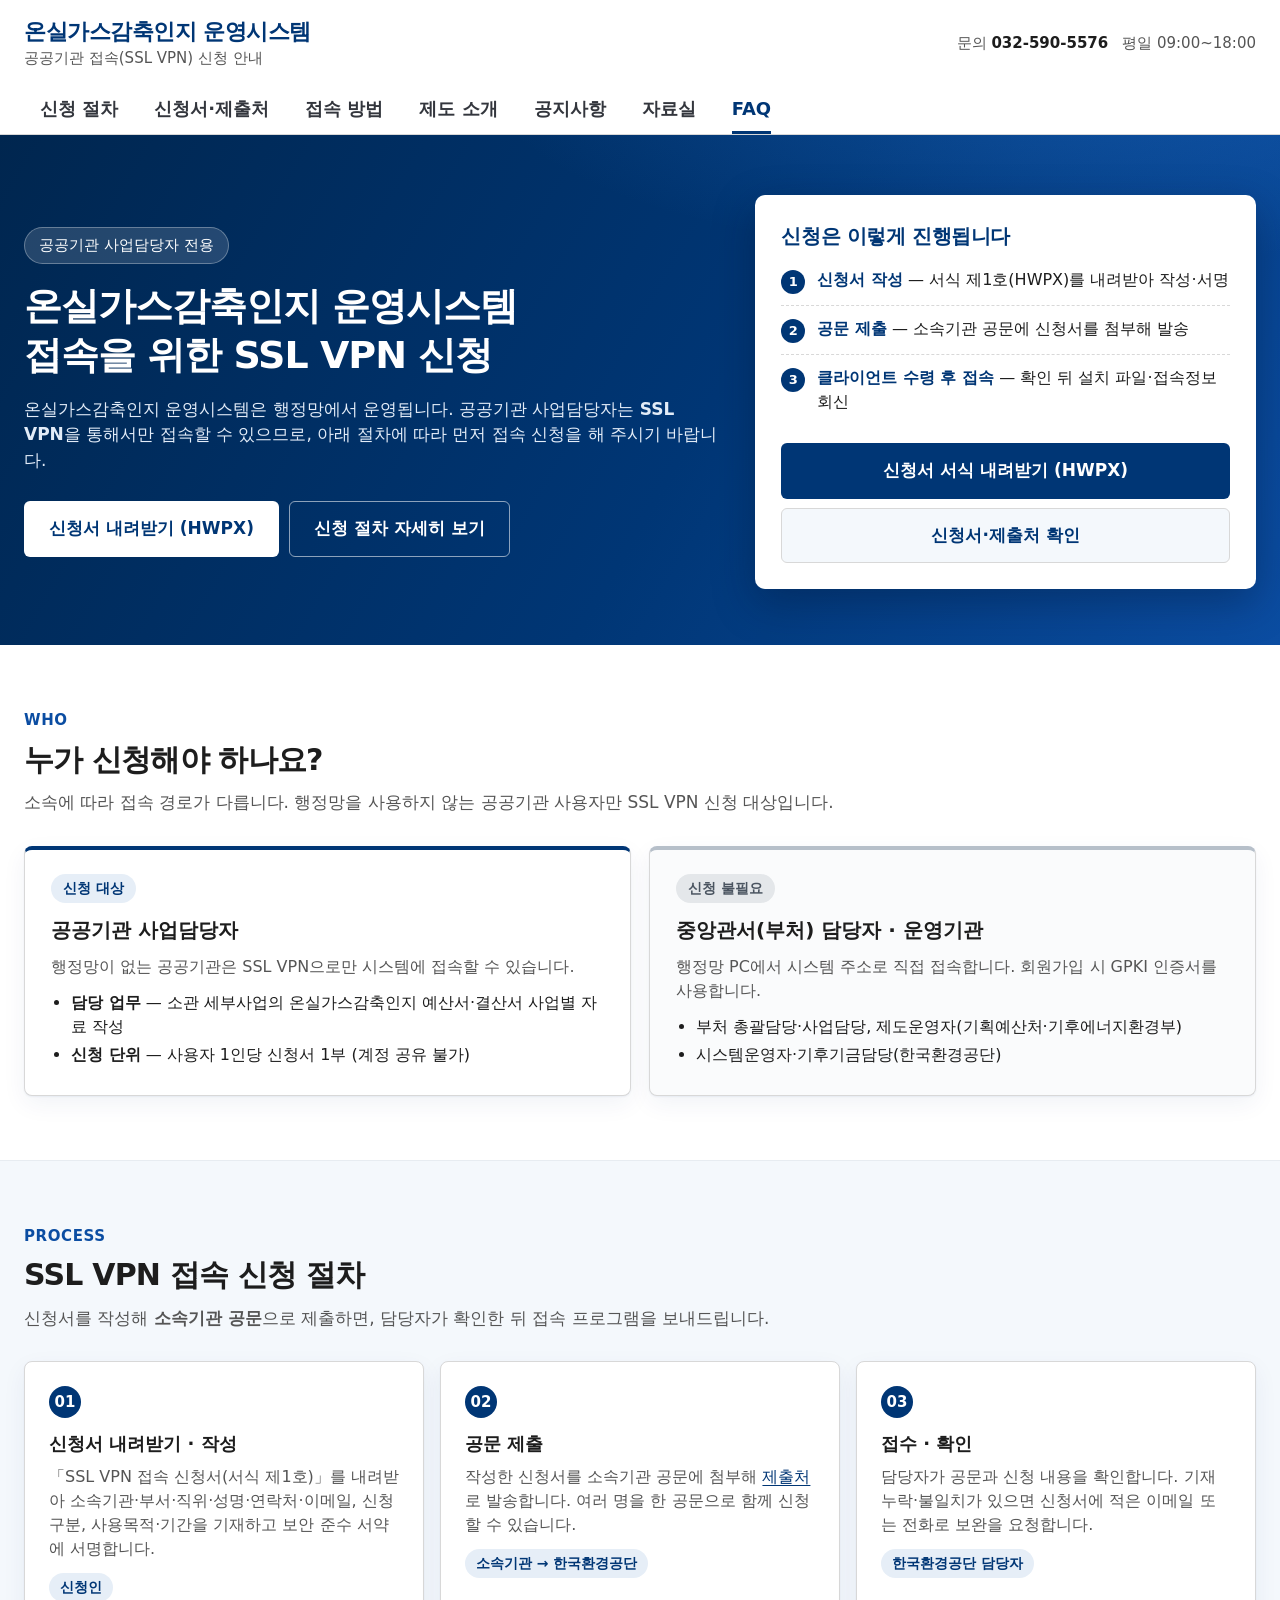
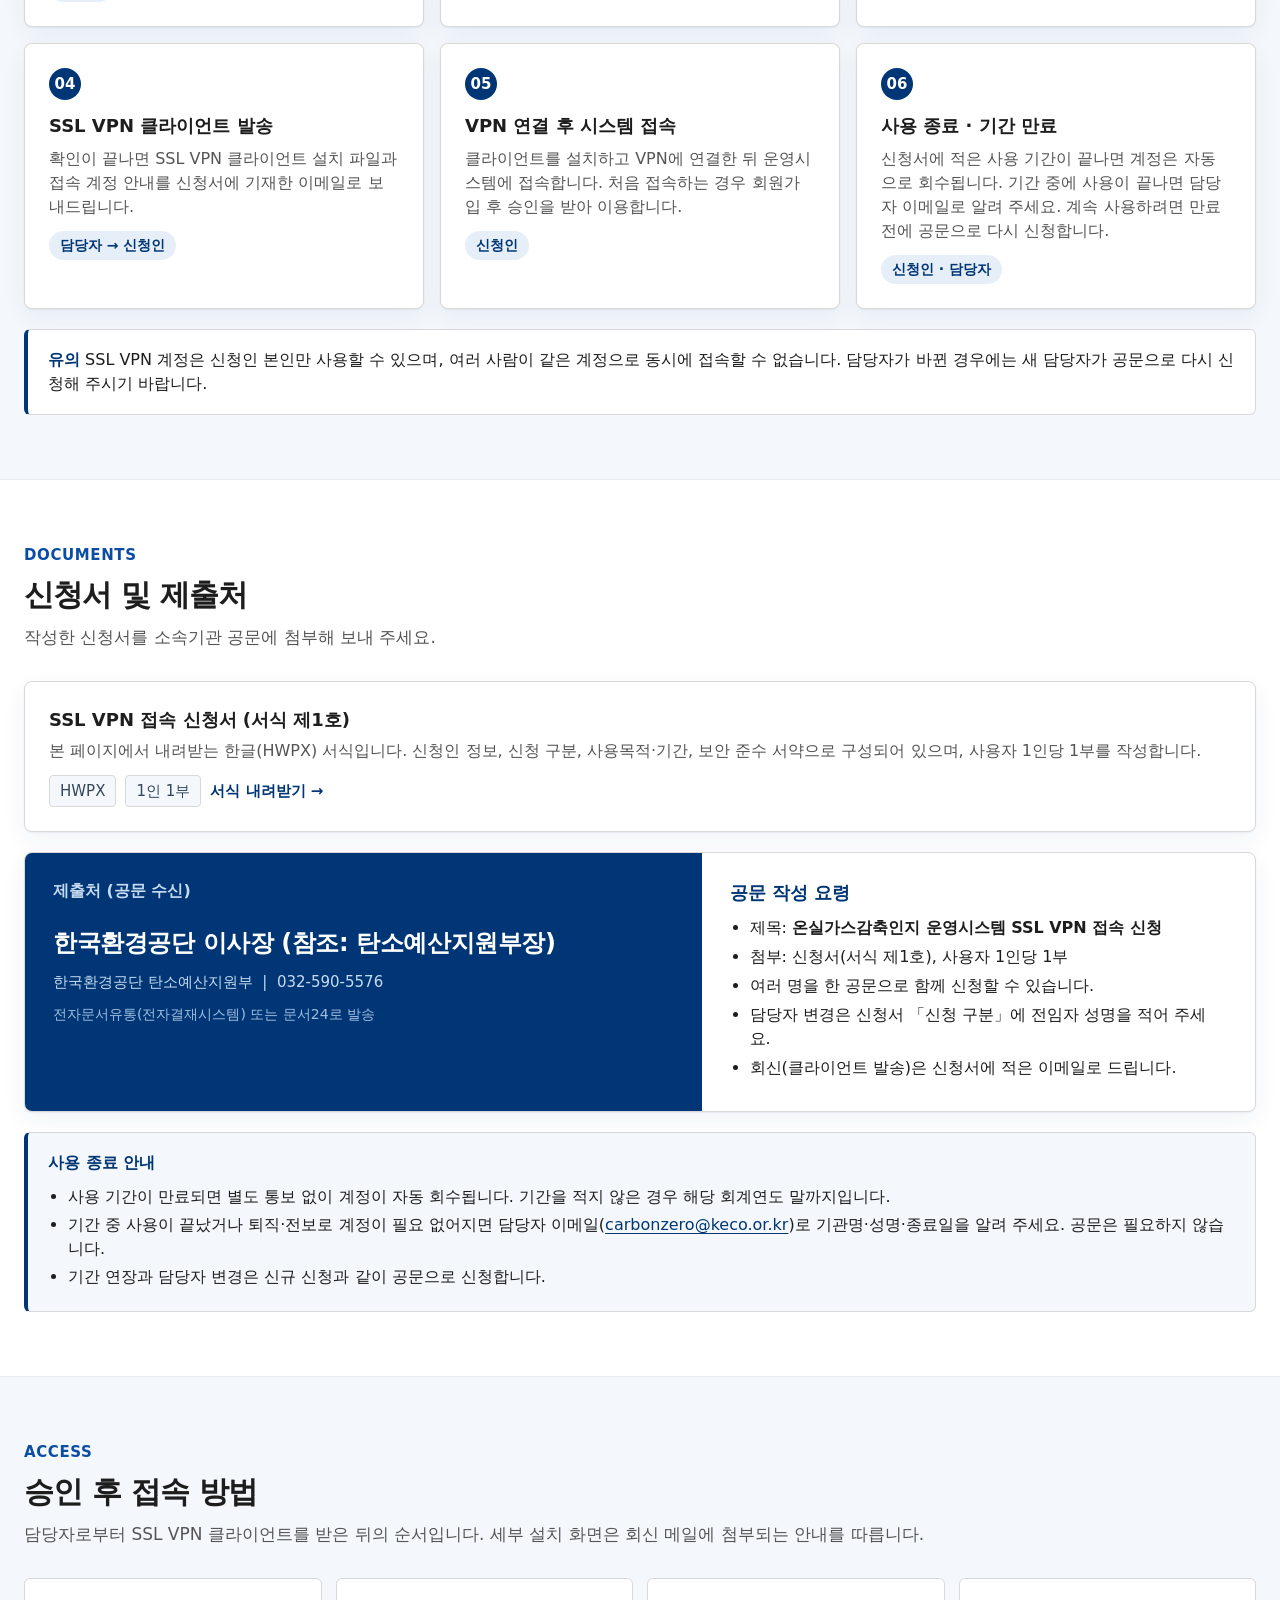
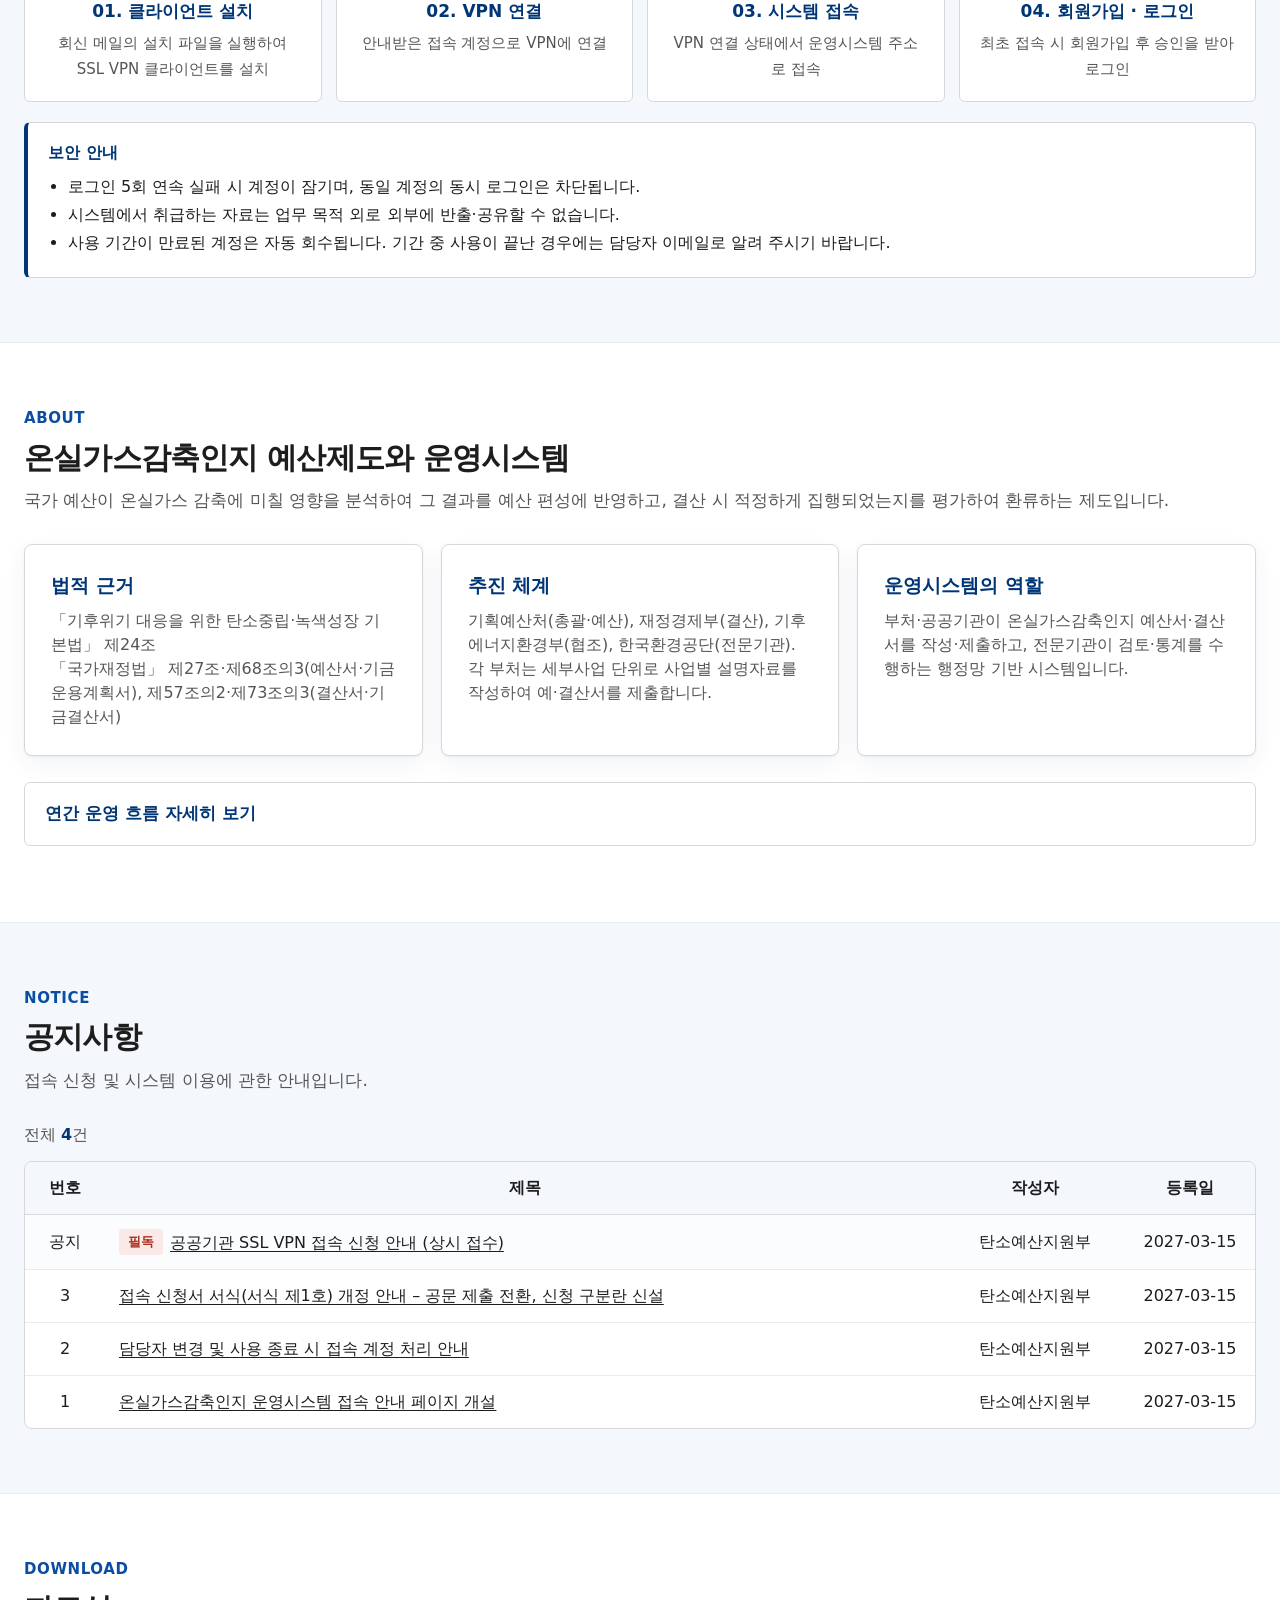
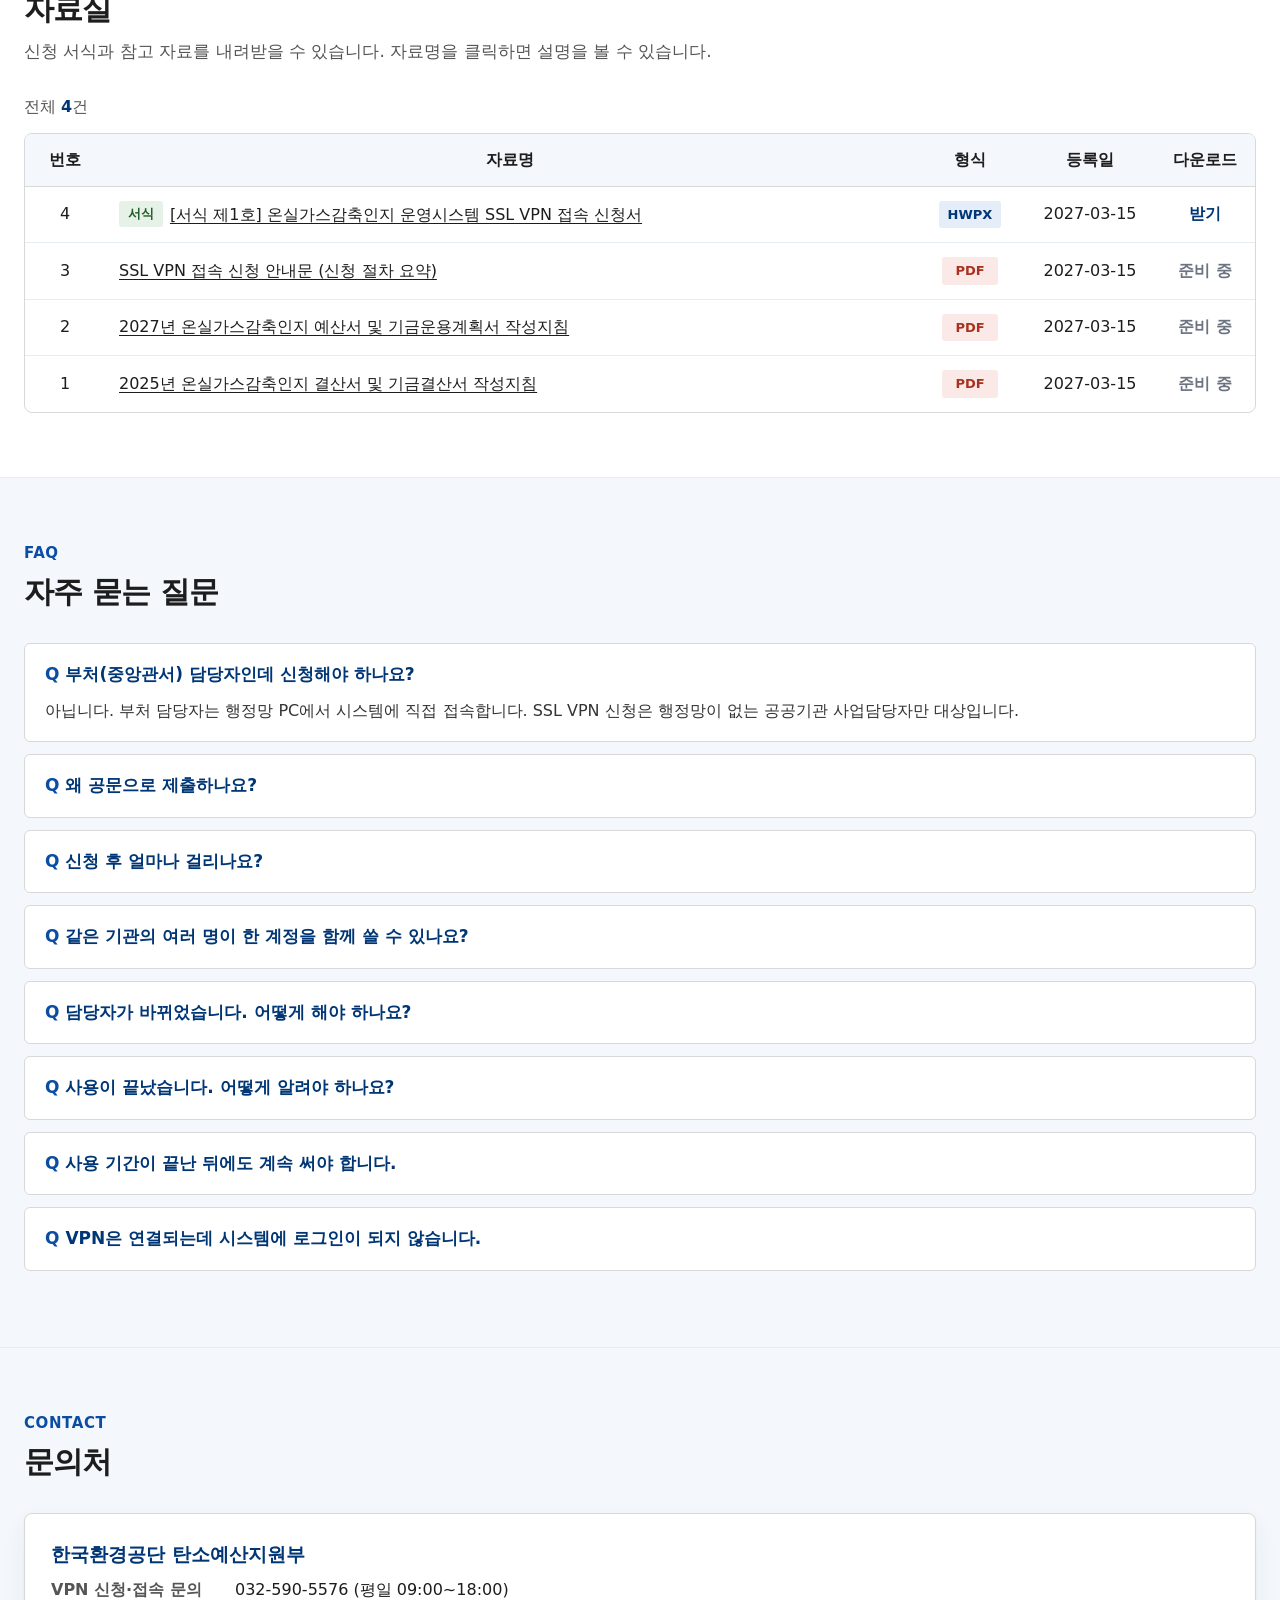
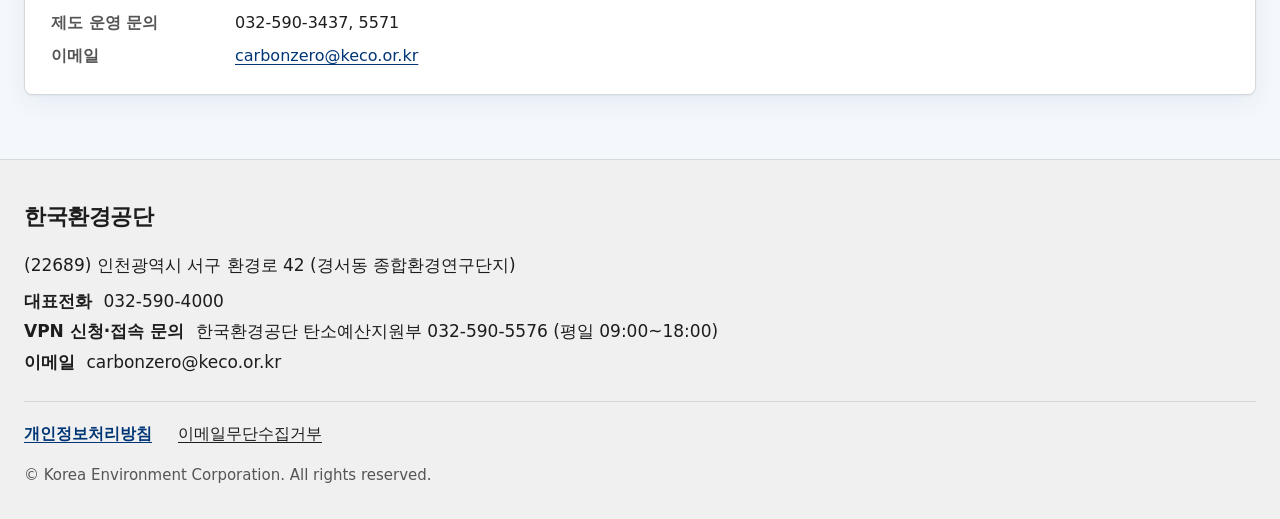
==== index.html @ 3a9d6319 "서식 제1호 간소화: 접속 PC 정보(운영체제·공인 IP·소재지) 항목 삭제 Co-Authored-By: Claude Fable 5.2 <noreply@anthropic.com>" ====
<!DOCTYPE html>
<html lang="ko">
<head>
<meta charset="UTF-8">
<meta name="viewport" content="width=device-width, initial-scale=1">
<title>온실가스감축인지 운영시스템 접속(SSL VPN) 신청 안내</title>
<meta name="description" content="공공기관 사업담당자의 온실가스감축인지 운영시스템(GBMS) 접속을 위한 SSL VPN 사용 신청 절차 및 서식 안내">
<link rel="icon" href="data:image/svg+xml,%3Csvg xmlns=%27http://www.w3.org/2000/svg%27 viewBox=%270 0 32 32%27%3E%3Crect width=%2732%27 height=%2732%27 rx=%278%27 fill=%27%230b4da2%27/%3E%3Ctext x=%2716%27 y=%2721%27 font-size=%2713%27 font-family=%27sans-serif%27 font-weight=%27700%27 fill=%27%23fff%27 text-anchor=%27middle%27%3EG%3C/text%3E%3C/svg%3E">
<link rel="stylesheet" href="style.css">
<script src="data/site.js" defer></script>
<script src="data/posts.js" defer></script>
<script src="assets/app.js" defer></script>
</head>
<body>

<a class="skip" href="#main">본문 바로가기</a>

<header>
  <div class="wrap">
    <div class="head-top">
      <div class="brand">
        <a href="index.html">
          <b data-site="name"></b>
          <small data-site="subtitle"></small>
        </a>
      </div>
      <div class="head-util">
        <span>문의 <span class="tel" data-site="tel"></span></span>
        <span data-site="telHours"></span>
      </div>
    </div>
    <nav class="gnb" aria-label="주요 메뉴">
      <a href="#apply">신청 절차</a>
      <a href="#docs">신청서·제출처</a>
      <a href="#access">접속 방법</a>
      <a href="#intro">제도 소개</a>
      <a href="#notice">공지사항</a>
      <a href="#files">자료실</a>
      <a href="#faq">FAQ</a>
    </nav>
  </div>
</header>

<main id="main">

<!-- ══════════ 히어로 ══════════ -->
<div class="hero">
  <div class="wrap hero-grid">
    <div>
      <span class="tag">공공기관 사업담당자 전용</span>
      <h1>온실가스감축인지 운영시스템<br>접속을 위한 SSL VPN 신청</h1>
      <p>온실가스감축인지 운영시스템은 행정망에서 운영됩니다. 공공기관 사업담당자는
         <b>SSL VPN</b>을 통해서만 접속할 수 있으므로, 아래 절차에 따라 먼저 접속 신청을 해 주시기 바랍니다.</p>
      <div class="hero-btns">
        <a class="btn btn-primary" data-site-href="formPath" href="files/[서식 제1호] 온실가스감축인지 운영시스템 SSL VPN 접속 신청서.hwpx" download>신청서 내려받기 (HWPX)</a>
        <a class="btn btn-ghost" href="#apply">신청 절차 자세히 보기</a>
      </div>
    </div>

    <aside class="apply-box" aria-labelledby="applyBoxTitle">
      <h2 id="applyBoxTitle">신청은 이렇게 진행됩니다</h2>
      <ol>
        <li><span><b>신청서 작성</b> — 서식 제1호(HWPX)를 내려받아 작성·서명</span></li>
        <li><span><b>공문 제출</b> — 소속기관 공문에 신청서를 첨부해 발송</span></li>
        <li><span><b>클라이언트 수령 후 접속</b> — 확인 뒤 설치 파일·접속정보 회신</span></li>
      </ol>
      <div class="btns">
        <a class="btn btn-strong btn-block" data-site-href="formPath" href="files/[서식 제1호] 온실가스감축인지 운영시스템 SSL VPN 접속 신청서.hwpx" download>신청서 서식 내려받기 (HWPX)</a>
        <a class="btn btn-soft btn-block" href="#docs">신청서·제출처 확인</a>
      </div>
    </aside>
  </div>
</div>

<!-- ══════════ 누가 신청하나 ══════════ -->
<section id="who">
  <div class="wrap">
    <div class="sec-head">
      <p class="eyebrow">WHO</p>
      <h2>누가 신청해야 하나요?</h2>
      <p>소속에 따라 접속 경로가 다릅니다. 행정망을 사용하지 않는 공공기관 사용자만 SSL VPN 신청 대상입니다.</p>
    </div>
    <div class="who-grid">
      <div class="who yes">
        <span class="lbl">신청 대상</span>
        <h3>공공기관 사업담당자</h3>
        <p>행정망이 없는 공공기관은 SSL VPN으로만 시스템에 접속할 수 있습니다.</p>
        <ul>
          <li><b>담당 업무</b> — 소관 세부사업의 온실가스감축인지 예산서·결산서 사업별 자료 작성</li>
          <li><b>신청 단위</b> — 사용자 1인당 신청서 1부 (계정 공유 불가)</li>
        </ul>
      </div>
      <div class="who no">
        <span class="lbl">신청 불필요</span>
        <h3>중앙관서(부처) 담당자 · 운영기관</h3>
        <p>행정망 PC에서 시스템 주소로 직접 접속합니다. 회원가입 시 GPKI 인증서를 사용합니다.</p>
        <ul>
          <li>부처 총괄담당·사업담당, 제도운영자(기획예산처·기후에너지환경부)</li>
          <li>시스템운영자·기후기금담당(한국환경공단)</li>
        </ul>
      </div>
    </div>
  </div>
</section>

<!-- ══════════ 신청 절차 ══════════ -->
<section id="apply" class="bg-tint">
  <div class="wrap">
    <div class="sec-head">
      <p class="eyebrow">PROCESS</p>
      <h2>SSL VPN 접속 신청 절차</h2>
      <p>신청서를 작성해 <b>소속기관 공문</b>으로 제출하면, 담당자가 확인한 뒤 접속 프로그램을 보내드립니다.</p>
    </div>

    <ol class="steps">
      <li class="step">
        <h3>신청서 내려받기 · 작성</h3>
        <p>「SSL VPN 접속 신청서(서식 제1호)」를 내려받아 소속기관·부서·직위·성명·연락처·이메일, 신청 구분, 사용목적·기간을 기재하고 보안 준수 서약에 서명합니다.</p>
        <span class="actor">신청인</span>
      </li>
      <li class="step">
        <h3>공문 제출</h3>
        <p>작성한 신청서를 소속기관 공문에 첨부해 <a href="#docs">제출처</a>로 발송합니다. 여러 명을 한 공문으로 함께 신청할 수 있습니다.</p>
        <span class="actor">소속기관 → 한국환경공단</span>
      </li>
      <li class="step">
        <h3>접수 · 확인</h3>
        <p>담당자가 공문과 신청 내용을 확인합니다. 기재 누락·불일치가 있으면 신청서에 적은 이메일 또는 전화로 보완을 요청합니다.</p>
        <span class="actor">한국환경공단 담당자</span>
      </li>
      <li class="step">
        <h3>SSL VPN 클라이언트 발송</h3>
        <p>확인이 끝나면 SSL VPN 클라이언트 설치 파일과 접속 계정 안내를 신청서에 기재한 이메일로 보내드립니다.</p>
        <span class="actor">담당자 → 신청인</span>
      </li>
      <li class="step">
        <h3>VPN 연결 후 시스템 접속</h3>
        <p>클라이언트를 설치하고 VPN에 연결한 뒤 운영시스템에 접속합니다. 처음 접속하는 경우 회원가입 후 승인을 받아 이용합니다.</p>
        <span class="actor">신청인</span>
      </li>
      <li class="step">
        <h3>사용 종료 · 기간 만료</h3>
        <p>신청서에 적은 사용 기간이 끝나면 계정은 자동으로 회수됩니다. 기간 중에 사용이 끝나면 담당자 이메일로 알려 주세요. 계속 사용하려면 만료 전에 공문으로 다시 신청합니다.</p>
        <span class="actor">신청인 · 담당자</span>
      </li>
    </ol>

    <div class="note">
      <b>유의</b> SSL VPN 계정은 신청인 본인만 사용할 수 있으며, 여러 사람이 같은 계정으로 동시에 접속할 수 없습니다.
      담당자가 바뀐 경우에는 새 담당자가 공문으로 다시 신청해 주시기 바랍니다.
    </div>
  </div>
</section>

<!-- ══════════ 신청서 · 제출처 ══════════ -->
<section id="docs">
  <div class="wrap">
    <div class="sec-head">
      <p class="eyebrow">DOCUMENTS</p>
      <h2>신청서 및 제출처</h2>
      <p>작성한 신청서를 소속기관 공문에 첨부해 보내 주세요.</p>
    </div>

    <div class="doc">
      <div>
        <h3>SSL VPN 접속 신청서 (서식 제1호)</h3>
        <p>본 페이지에서 내려받는 한글(HWPX) 서식입니다. 신청인 정보, 신청 구분, 사용목적·기간, 보안 준수 서약으로 구성되어 있으며, 사용자 1인당 1부를 작성합니다.</p>
        <div class="meta">
          <span class="chip">HWPX</span><span class="chip">1인 1부</span>
          <a class="dl" data-site-href="formPath" href="files/[서식 제1호] 온실가스감축인지 운영시스템 SSL VPN 접속 신청서.hwpx" download>서식 내려받기 →</a>
        </div>
      </div>
    </div>

    <div class="submit">
      <div class="to">
        <h3>제출처 (공문 수신)</h3>
        <p class="mail" data-site="docTo"></p>
        <p><span data-site="org"></span> &nbsp;|&nbsp; <span data-site="tel"></span></p>
        <p class="pending" data-site="docRoute"></p>
      </div>
      <div class="how">
        <h3>공문 작성 요령</h3>
        <ul>
          <li>제목: <b><span data-site="docTitle"></span></b></li>
          <li>첨부: 신청서(서식 제1호), 사용자 1인당 1부</li>
          <li>여러 명을 한 공문으로 함께 신청할 수 있습니다.</li>
          <li>담당자 변경은 신청서 「신청 구분」에 전임자 성명을 적어 주세요.</li>
          <li>회신(클라이언트 발송)은 신청서에 적은 이메일로 드립니다.</li>
        </ul>
      </div>
    </div>

    <div class="note">
      <b>사용 종료 안내</b>
      <ul>
        <li>사용 기간이 만료되면 별도 통보 없이 계정이 자동 회수됩니다. 기간을 적지 않은 경우 해당 회계연도 말까지입니다.</li>
        <li>기간 중 사용이 끝났거나 퇴직·전보로 계정이 필요 없어지면 담당자 이메일(<a data-site="email" data-site-href="email" href="#">&nbsp;</a>)로 기관명·성명·종료일을 알려 주세요. 공문은 필요하지 않습니다.</li>
        <li>기간 연장과 담당자 변경은 신규 신청과 같이 공문으로 신청합니다.</li>
      </ul>
    </div>
  </div>
</section>

<!-- ══════════ 접속 방법 ══════════ -->
<section id="access" class="bg-tint">
  <div class="wrap">
    <div class="sec-head">
      <p class="eyebrow">ACCESS</p>
      <h2>승인 후 접속 방법</h2>
      <p>담당자로부터 SSL VPN 클라이언트를 받은 뒤의 순서입니다. 세부 설치 화면은 회신 메일에 첨부되는 안내를 따릅니다.</p>
    </div>
    <ol class="flow">
      <li><b>클라이언트 설치</b><span>회신 메일의 설치 파일을 실행하여 SSL VPN 클라이언트를 설치</span></li>
      <li><b>VPN 연결</b><span>안내받은 접속 계정으로 VPN에 연결</span></li>
      <li><b>시스템 접속</b><span>VPN 연결 상태에서 운영시스템 주소로 접속</span></li>
      <li><b>회원가입 · 로그인</b><span>최초 접속 시 회원가입 후 승인을 받아 로그인</span></li>
    </ol>
    <div class="note">
      <b>보안 안내</b>
      <ul>
        <li>로그인 5회 연속 실패 시 계정이 잠기며, 동일 계정의 동시 로그인은 차단됩니다.</li>
        <li>시스템에서 취급하는 자료는 업무 목적 외로 외부에 반출·공유할 수 없습니다.</li>
        <li>사용 기간이 만료된 계정은 자동 회수됩니다. 기간 중 사용이 끝난 경우에는 담당자 이메일로 알려 주시기 바랍니다.</li>
      </ul>
    </div>
  </div>
</section>

<!-- ══════════ 제도 소개 ══════════ -->
<section id="intro">
  <div class="wrap">
    <div class="sec-head">
      <p class="eyebrow">ABOUT</p>
      <h2>온실가스감축인지 예산제도와 운영시스템</h2>
      <p>국가 예산이 온실가스 감축에 미칠 영향을 분석하여 그 결과를 예산 편성에 반영하고, 결산 시 적정하게 집행되었는지를 평가하여 환류하는 제도입니다.</p>
    </div>

    <div class="grid grid-3">
      <div class="card">
        <h3>법적 근거</h3>
        <p>「기후위기 대응을 위한 탄소중립·녹색성장 기본법」 제24조<br>「국가재정법」 제27조·제68조의3(예산서·기금운용계획서), 제57조의2·제73조의3(결산서·기금결산서)</p>
      </div>
      <div class="card">
        <h3>추진 체계</h3>
        <p>기획예산처(총괄·예산), 재정경제부(결산), 기후에너지환경부(협조), 한국환경공단(전문기관). 각 부처는 세부사업 단위로 사업별 설명자료를 작성하여 예·결산서를 제출합니다.</p>
      </div>
      <div class="card">
        <h3>운영시스템의 역할</h3>
        <p>부처·공공기관이 온실가스감축인지 예산서·결산서를 작성·제출하고, 전문기관이 검토·통계를 수행하는 행정망 기반 시스템입니다.</p>
      </div>
    </div>

    <details class="more">
      <summary>연간 운영 흐름 자세히 보기</summary>
      <div class="tbl-wrap">
        <table>
          <caption>연간 운영 흐름 (국가 예산·기금 편성 및 결산 절차 기준)</caption>
          <thead>
            <tr><th scope="col" style="width:110px">구분</th><th scope="col" style="width:150px">시기</th><th scope="col">주요 내용</th><th scope="col" style="width:200px">주체</th></tr>
          </thead>
          <tbody>
            <tr><td rowspan="3">예산서</td><td>3월 31일까지</td><td class="subj">온실가스감축인지 예산서 및 기금운용계획서 작성지침 통보</td><td>기획예산처 → 각 부처</td></tr>
            <tr><td>5월 31일까지</td><td class="subj">대상사업 선정·예산서 작성·제출 (교육·컨설팅 지원)</td><td>각 부처 → 기획예산처 / 한국환경공단</td></tr>
            <tr><td>6~8월</td><td class="subj">예산서 검토 후 회계연도 개시 120일 전까지 국회 제출</td><td>기획예산처·기후에너지환경부·한국환경공단</td></tr>
            <tr><td rowspan="2">결산서</td><td>2월 말일까지</td><td class="subj">온실가스감축인지 결산서 및 기금결산서 작성·제출</td><td>각 부처 → 재정경제부</td></tr>
            <tr><td>5월 31일까지</td><td class="subj">결산 검토 후 국가결산보고서 부속서류로 국회 제출</td><td>재정경제부 → 국회</td></tr>
          </tbody>
        </table>
      </div>
      <p class="src">출처: 「2027년 온실가스감축인지 예산서 및 기금운용계획서 작성지침」(2026. 4.) Part Ⅰ 제도 개요, 「2025년 온실가스감축인지 결산서 및 기금결산서 작성지침」(2026. 1.)</p>
    </details>
  </div>
</section>

<!-- ══════════ 공지사항 ══════════ -->
<section id="notice" class="bg-tint">
  <div class="wrap">
    <div class="sec-head">
      <p class="eyebrow">NOTICE</p>
      <h2>공지사항</h2>
      <p>접속 신청 및 시스템 이용에 관한 안내입니다.</p>
    </div>
    <div data-board="notice"></div>
  </div>
</section>

<!-- ══════════ 자료실 ══════════ -->
<section id="files">
  <div class="wrap">
    <div class="sec-head">
      <p class="eyebrow">DOWNLOAD</p>
      <h2>자료실</h2>
      <p>신청 서식과 참고 자료를 내려받을 수 있습니다. 자료명을 클릭하면 설명을 볼 수 있습니다.</p>
    </div>
    <div data-board="archive"></div>
  </div>
</section>

<!-- ══════════ FAQ ══════════ -->
<section id="faq" class="bg-tint">
  <div class="wrap">
    <div class="sec-head">
      <p class="eyebrow">FAQ</p>
      <h2>자주 묻는 질문</h2>
    </div>

    <details open>
      <summary>부처(중앙관서) 담당자인데 신청해야 하나요?</summary>
      <p>아닙니다. 부처 담당자는 행정망 PC에서 시스템에 직접 접속합니다. SSL VPN 신청은 행정망이 없는 공공기관 사업담당자만 대상입니다.</p>
    </details>
    <details>
      <summary>왜 공문으로 제출하나요?</summary>
      <p>행정망 외부에서 접속하는 계정이므로, 소속기관이 공문으로 확인한 사람에게만 접속 프로그램을 발송합니다. 공문이 신청인의 소속과 신청 사실을 확인하는 역할을 합니다.</p>
    </details>
    <details>
      <summary>신청 후 얼마나 걸리나요?</summary>
      <p>공문과 신청서에 문제가 없으면 담당자가 확인한 뒤 신청서에 기재한 이메일로 SSL VPN 클라이언트를 보내드립니다. 보완이 필요한 경우 이메일 또는 전화로 개별 안내합니다.</p>
    </details>
    <details>
      <summary>같은 기관의 여러 명이 한 계정을 함께 쓸 수 있나요?</summary>
      <p>불가합니다. 계정은 신청인 본인만 사용할 수 있고, 동일 계정의 동시 로그인은 차단됩니다. 사용자별로 각각 신청해 주세요.</p>
    </details>
    <details>
      <summary>담당자가 바뀌었습니다. 어떻게 해야 하나요?</summary>
      <p>새 담당자가 신청서를 작성해 공문으로 다시 신청해 주세요. 신청서의 「신청 구분」에서 '담당자 변경'을 선택하고 전임자 성명을 적어 주시면 기존 계정을 함께 회수합니다.</p>
    </details>
    <details>
      <summary>사용이 끝났습니다. 어떻게 알려야 하나요?</summary>
      <p>신청서에 적은 사용 기간이 끝나면 계정은 자동으로 회수되므로 따로 알리지 않아도 됩니다. 기간이 남았는데 사용이 끝났거나 퇴직·전보로 계정이 필요 없어진 경우에는 담당자 이메일로 기관명·성명·종료일을 알려 주세요. 공문은 필요하지 않습니다.</p>
    </details>
    <details>
      <summary>사용 기간이 끝난 뒤에도 계속 써야 합니다.</summary>
      <p>만료 전에 신청서의 「신청 구분」에서 '기간 연장'을 선택해 공문으로 다시 신청해 주세요. 만료 후에는 신규 신청과 같은 절차로 진행됩니다.</p>
    </details>
    <details>
      <summary>VPN은 연결되는데 시스템에 로그인이 되지 않습니다.</summary>
      <p>최초 접속이라면 회원가입 후 운영자 승인이 필요합니다. 승인 이후에도 로그인이 되지 않거나 비밀번호 5회 오류로 계정이 잠긴 경우 아래 문의처로 연락해 주세요.</p>
    </details>
  </div>
</section>

<!-- ══════════ 문의 ══════════ -->
<section id="contact" class="contact">
  <div class="wrap">
    <div class="sec-head">
      <p class="eyebrow">CONTACT</p>
      <h2>문의처</h2>
    </div>
    <div class="card">
      <h3>한국환경공단 탄소예산지원부</h3>
      <dl>
        <dt>VPN 신청·접속 문의</dt><dd><span data-site="tel"></span> (<span data-site="telHours"></span>)</dd>
        <dt>제도 운영 문의</dt><dd data-site="telPolicy"></dd>
        <dt>이메일</dt><dd><a data-site="email" data-site-href="email" href="#">&nbsp;</a></dd>
      </dl>
    </div>
  </div>
</section>

</main>

<footer>
  <div class="wrap">
    <p class="foot-logo">
      <!-- 운영기관 로고: files/logo_keco.png (190x51 권장) 를 넣으면 자동으로 표시됩니다.
           파일이 없으면 아래 기관명 텍스트가 대신 나옵니다. -->
      <img src="files/logo_keco.png" alt="한국환경공단"
           onerror="this.parentNode.classList.add('no-img');this.remove()">
      <span>한국환경공단</span>
    </p>

    <address data-site="address"></address>
    <p><b>대표전화</b> <span data-site="telMain"></span></p>
    <p><b>VPN 신청·접속 문의</b> <span data-site="org"></span> <span data-site="tel"></span> (<span data-site="telHours"></span>)</p>
    <p><b>이메일</b> <span data-site="email"></span></p>
    <p class="hint" data-site="draftNotice"></p>

    <ul class="foot-policy">
      <li><a class="em" href="https://www.keco.or.kr/web/lay1/S1T6C1348/sublink.do" target="_blank" rel="noopener">개인정보처리방침<span class="sr-only"> (새 창 열림)</span></a></li>
      <li><a href="https://www.keco.or.kr/web/lay1/S1T6C1350/contents.do" target="_blank" rel="noopener">이메일무단수집거부<span class="sr-only"> (새 창 열림)</span></a></li>
    </ul>

    <p class="copyright" data-site="copyright"></p>
  </div>
</footer>

</body>
</html>
---- style.css ----
/* ══════════════════════════════════════════════════════════════════
   온실가스감축인지 운영시스템 접속 안내 — 공용 스타일

   타이포·여백·상하단 구조는 정부 누리집 표준(고용노동부 기준)에 맞췄습니다.
     본문 17px / 행간 1.5 / 본문색 #1d1d1d / 본문폭 1280px
     전자정부 배너 15px · 헤더 유틸 15px · 주메뉴 20px Bold
     푸터 배경 #f0f0f0 · 구분선 #d8d8d8 · 기본 남색 #003675
   색만 바꾸려면 아래 :root 값만 수정하세요.
   ══════════════════════════════════════════════════════════════════ */
:root{
  /* 정부 누리집 표준 계열 */
  --navy:#003675;        /* 기본 남색 */
  --navy-dark:#00264f;
  --navy-700:#0b4da2;
  --navy-500:#2b7de0;
  --tint-100:#e6eef7;
  --tint-050:#f4f8fc;
  --footer-bg:#f0f0f0;
  --line:#d8d8d8;
  --line-soft:#e7ecf1;
  --text:#1d1d1d;
  --gnb:#33363d;         /* 주메뉴 글자색 (KRDS gray-80). 순검정보다 한 단계 부드럽게 */
  --muted:#555;          /* 흰 배경 대비 7.5:1 */
  --off:#6b7280;
  --white:#fff;
  --radius:8px;
  --shadow:0 1px 2px rgba(0,54,117,.06), 0 8px 24px rgba(0,54,117,.06);
  --wrap:1280px;
  --header-h:92px;
}
*{box-sizing:border-box}
html{scroll-behavior:smooth}
@media (prefers-reduced-motion:reduce){
  html{scroll-behavior:auto}
  *{animation-duration:.01ms !important;transition-duration:.01ms !important}
}
body{
  margin:0;
  font-family:"Pretendard GOV","Pretendard","맑은 고딕","Malgun Gothic","Apple SD Gothic Neo",system-ui,sans-serif;
  color:var(--text);background:var(--white);
  font-size:17px;line-height:1.5;
  -webkit-text-size-adjust:100%;
}
a{color:var(--navy);text-decoration:none}
a:hover{text-decoration:underline}
/* 본문 안의 링크는 색만으로 구분하지 않도록 항상 밑줄 (KWCAG 1.3.3 / WCAG 1.4.1) */
p a:not(.btn),li a:not(.btn),td a:not(.dl),dd a{text-decoration:underline;text-underline-offset:3px}
.wrap{width:100%;max-width:var(--wrap);margin:0 auto;padding:0 24px}
.muted{color:var(--muted)}
.off{color:var(--off)}

:focus-visible{outline:3px solid var(--navy-500);outline-offset:2px;border-radius:3px}

.sr-only{position:absolute;width:1px;height:1px;margin:-1px;padding:0;overflow:hidden;clip:rect(0 0 0 0);white-space:nowrap;border:0}
.skip{position:absolute;left:-9999px;top:0;z-index:100;background:var(--navy);color:#fff;padding:10px 20px;border-radius:0 0 6px 0;font-weight:700}
.skip:focus{left:0;text-decoration:none}

section,[id]{scroll-margin-top:var(--header-h)}

/* ── 헤더 ── */
header{background:var(--white);border-bottom:1px solid var(--line);position:sticky;top:0;z-index:50}
.head-top{display:flex;align-items:center;justify-content:space-between;gap:20px;padding:18px 0 14px}
.brand{display:flex;align-items:center;gap:14px}
.brand a{color:inherit}
.brand a:hover{text-decoration:none}
.brand b{display:block;font-size:22px;font-weight:700;letter-spacing:-.5px;color:var(--navy);line-height:1.3}
.brand small{display:block;color:var(--muted);font-size:15px}
.head-util{display:flex;align-items:center;gap:14px;font-size:15px;color:var(--muted);flex-wrap:wrap;justify-content:flex-end}
.head-util .tel{color:var(--text);font-weight:700}

/* 주메뉴 — 정부 디자인시스템(KRDS) 1차 메뉴 기준: 18px Bold, 진회색(#33363d), 현재 위치는 남색 + 각진 밑줄 */
nav.gnb{display:flex;gap:4px;flex-wrap:wrap}
nav.gnb a{position:relative;padding:12px 16px;font-size:18px;font-weight:700;color:var(--gnb);line-height:1.5;border-radius:0}
nav.gnb a::after{content:"";position:absolute;left:16px;right:16px;bottom:0;height:3px;background:transparent}
nav.gnb a:hover{color:var(--navy);background:var(--tint-050);text-decoration:none}
nav.gnb a[aria-current]{color:var(--navy)}
nav.gnb a[aria-current]::after{background:var(--navy)}

/* ── 히어로 ── */
.hero{
  background:
    radial-gradient(1000px 300px at 85% -10%, rgba(43,125,224,.3), transparent 60%),
    linear-gradient(120deg,var(--navy-dark),var(--navy) 55%,var(--navy-700));
  color:#fff;padding:60px 0 56px;
}
.hero-grid{display:grid;grid-template-columns:1.25fr .9fr;gap:36px;align-items:center}
.hero .tag{display:inline-block;background:rgba(255,255,255,.14);border:1px solid rgba(255,255,255,.3);padding:6px 14px;border-radius:999px;font-size:15px;margin-bottom:18px}
.hero h1{margin:0 0 16px;font-size:38px;line-height:1.3;letter-spacing:-1px;font-weight:700}
.hero p{margin:0;max-width:700px;color:#e2ecf8;font-size:17px}
.hero-btns{display:flex;gap:10px;flex-wrap:wrap;margin-top:28px}
.btn{display:inline-flex;align-items:center;justify-content:center;gap:8px;padding:14px 24px;border-radius:6px;font-weight:700;font-size:17px;border:1px solid transparent}
.btn-primary{background:#fff;color:var(--navy)}
.btn-primary:hover{background:#e9f0f8;text-decoration:none}
.btn-ghost{border-color:rgba(255,255,255,.55);color:#fff}
.btn-ghost:hover{background:rgba(255,255,255,.12);text-decoration:none;color:#fff}

.apply-box{background:#fff;color:var(--text);border-radius:10px;padding:26px;box-shadow:0 14px 40px rgba(0,20,48,.35)}
.apply-box h2{margin:0 0 6px;font-size:20px;color:var(--navy);letter-spacing:-.4px}
.apply-box .sub{margin:0 0 16px;font-size:15px;color:var(--muted)}
.apply-box ol{margin:0 0 18px;padding:0;list-style:none;counter-reset:mini}
.apply-box li{counter-increment:mini;display:flex;gap:12px;align-items:flex-start;padding:11px 0;border-top:1px dashed var(--line);font-size:16px}
.apply-box li:first-child{border-top:0}
.apply-box li::before{content:counter(mini);flex:none;width:24px;height:24px;border-radius:50%;background:var(--navy);color:#fff;font-size:13px;font-weight:700;display:inline-flex;align-items:center;justify-content:center;margin-top:2px}
.apply-box li b{color:var(--navy)}
.apply-box .btns{display:grid;gap:9px}
.btn-block{width:100%}
.btn-strong{background:var(--navy);color:#fff}
.btn-strong:hover{background:var(--navy-700);text-decoration:none;color:#fff}
.btn-soft{background:var(--tint-050);color:var(--navy);border-color:var(--line)}
.btn-soft:hover{background:var(--tint-100);text-decoration:none}

/* ── 섹션 공통 ── */
section{padding:64px 0;border-top:1px solid var(--line-soft)}
section:first-of-type{border-top:0}
.bg-tint{background:var(--tint-050)}
.sec-head{margin-bottom:30px}
.sec-head .eyebrow{margin:0;color:var(--navy-700);font-weight:700;font-size:15px;letter-spacing:.6px}
.sec-head h2{margin:8px 0 10px;font-size:30px;font-weight:700;letter-spacing:-.8px;line-height:1.35}
.sec-head p{margin:0;color:var(--muted);font-size:17px}

/* ── 카드 ── */
.grid{display:grid;gap:18px}
.grid-3{grid-template-columns:repeat(3,1fr)}
.card{background:var(--white);border:1px solid var(--line);border-radius:var(--radius);padding:26px;box-shadow:var(--shadow)}
.card h3{margin:0 0 10px;font-size:19px;font-weight:700;color:var(--navy)}
.card p{margin:0;color:var(--muted);font-size:16px}
.note{margin-top:20px;background:var(--tint-050);border:1px solid var(--line);border-left:4px solid var(--navy);border-radius:6px;padding:18px 20px;font-size:16px}
.bg-tint .note{background:#fff}
.note b{color:var(--navy)}
.note ul{margin:10px 0 0;padding-left:20px}
.note li{margin:4px 0}

/* ── 신청 대상 ── */
.who-grid{display:grid;grid-template-columns:repeat(2,1fr);gap:18px}
.who{border:1px solid var(--line);border-radius:var(--radius);padding:24px 26px;background:#fff;box-shadow:var(--shadow)}
.who.yes{border-top:4px solid var(--navy)}
.who.no{border-top:4px solid #b6bfc9;background:#fafbfc}
.who .lbl{display:inline-block;font-size:14px;font-weight:700;padding:4px 12px;border-radius:999px;margin-bottom:12px}
.who.yes .lbl{background:var(--tint-100);color:var(--navy)}
.who.no .lbl{background:#e4e7ea;color:#4a5460}
.who h3{margin:0 0 10px;font-size:20px;font-weight:700}
.who p{margin:0;font-size:16px;color:var(--muted)}
.who ul{margin:12px 0 0;padding-left:20px;font-size:16px}
.who li{margin:4px 0}

/* ── 절차 스텝 ── */
.steps{counter-reset:step;display:grid;gap:16px;grid-template-columns:repeat(3,1fr);list-style:none;margin:0;padding:0}
.step{background:#fff;border:1px solid var(--line);border-radius:var(--radius);padding:24px;box-shadow:var(--shadow)}
.step::before{
  counter-increment:step;content:counter(step,decimal-leading-zero);
  display:inline-flex;align-items:center;justify-content:center;
  width:32px;height:32px;border-radius:50%;background:var(--navy);color:#fff;
  font-size:15px;font-weight:700;margin-bottom:12px;
}
.step h3{margin:0 0 8px;font-size:18px;font-weight:700}
.step p{margin:0;font-size:16px;color:var(--muted)}
.step .actor{display:inline-block;margin-top:12px;font-size:14px;font-weight:700;background:var(--tint-100);color:var(--navy);padding:4px 11px;border-radius:999px}

/* ── 제출 서류 ── */
.doc{display:flex;gap:18px;border:1px solid var(--line);border-radius:var(--radius);padding:24px;background:#fff;box-shadow:var(--shadow)}
.doc h3{margin:0 0 6px;font-size:18px;font-weight:700}
.doc p{margin:0;font-size:16px;color:var(--muted)}
.doc .meta{margin-top:12px;display:flex;gap:9px;flex-wrap:wrap;align-items:center;font-size:15px}
.chip{display:inline-block;background:var(--tint-050);border:1px solid var(--line);border-radius:4px;padding:4px 10px;color:#33465c}

.submit{margin-top:20px;display:grid;grid-template-columns:1.1fr .9fr;overflow:hidden;border:1px solid var(--line);border-radius:var(--radius);background:#fff;box-shadow:var(--shadow)}
.submit > div{padding:26px 28px}
.submit .to{background:var(--navy);color:#fff}
.submit .to h3{margin:0 0 12px;font-size:16px;color:#c6daf1;font-weight:600}
.submit .to .mail{display:inline-block;font-size:24px;font-weight:700;letter-spacing:-.4px;word-break:break-all;color:#fff}
.submit .to p{margin:10px 0 0;font-size:15px;color:#c6daf1}
.submit .to .pending{font-size:14px;color:#9fbde0}
.submit .how h3{margin:0 0 10px;font-size:18px;font-weight:700;color:var(--navy)}
.submit .how ul{margin:0;padding-left:20px;font-size:16px}
.submit .how li{margin:5px 0}

/* ── 접속 방법 ── */
.flow{display:grid;grid-template-columns:repeat(4,1fr);gap:14px;margin:0;padding:0;list-style:none;counter-reset:flow}
.flow li{border:1px solid var(--line);border-radius:6px;padding:20px;background:#fff;text-align:center}
.flow li b{display:block;color:var(--navy);font-size:17px;font-weight:700;margin-bottom:6px}
.flow li b::before{counter-increment:flow;content:counter(flow,decimal-leading-zero) ". "}
.flow li span{font-size:15px;color:var(--muted)}

/* ── 테이블 ── */
.tbl-wrap{width:100%;overflow-x:auto;border:1px solid var(--line);border-radius:var(--radius);background:#fff}
table{width:100%;border-collapse:collapse;font-size:16px}
caption{text-align:left;padding:16px 18px;font-weight:700;font-size:17px;color:var(--navy);border-bottom:1px solid var(--line);background:var(--tint-050)}
caption.sr-only{padding:0}
thead th{background:var(--tint-050);color:var(--text);font-weight:700;font-size:16px;padding:14px;border-bottom:1px solid var(--line);text-align:center;white-space:nowrap}
tbody td{padding:14px;border-bottom:1px solid var(--line-soft);text-align:center}
tbody tr:last-child td{border-bottom:0}
tbody tr:hover{background:#f7fafd}
td.subj{text-align:left;font-weight:500}
td.subj a{color:var(--text)}
td.subj a:hover{color:var(--navy)}
.col-no{width:80px}.col-writer{width:180px}.col-date{width:130px}.col-type{width:110px}.col-dl{width:100px}

.badge{display:inline-block;font-size:13px;font-weight:700;padding:3px 9px;border-radius:3px;margin-right:7px;vertical-align:2px}
.badge-notice{background:#fbe9e7;color:#a8321f}
.badge-new{background:var(--tint-100);color:var(--navy)}
.badge-file{background:#e6f1e7;color:#1f5c23}
.pin td{background:#fafcfe}
.ext{display:inline-block;min-width:56px;font-size:13px;font-weight:700;padding:4px 9px;border-radius:3px;background:#eef1f4;color:#44546a}
.ext.hwpx{background:#e5edf8;color:var(--navy)}
.ext.pdf{background:#fbe9e7;color:#a8321f}
.dl{font-weight:700;color:var(--navy)}
.dl.na{color:var(--off);font-weight:600}

.board-top{display:flex;justify-content:space-between;align-items:flex-end;gap:12px;margin-bottom:14px;flex-wrap:wrap}
.board-top .cnt{margin:0;font-size:16px;color:var(--muted)}
.board-top .cnt b{color:var(--navy)}

/* ── FAQ · 접기 ── */
details{border:1px solid var(--line);border-radius:6px;background:#fff;padding:18px 20px;margin-bottom:12px}
details[open]{background:var(--tint-050)}
.bg-tint details[open]{background:#fff}
summary{cursor:pointer;font-weight:700;font-size:17px;color:var(--navy);list-style:none}
summary::-webkit-details-marker{display:none}
#faq summary::before{content:"Q  ";color:var(--navy-700);font-weight:700}
details p{margin:12px 0 0;color:#333;font-size:16px}
details.more{margin-top:26px}
details.more .tbl-wrap{margin-top:16px}
.src{font-size:14px;color:var(--muted);margin-top:14px}

/* ── 문의 ── */
.contact{background:var(--tint-050)}
.contact .card{background:#fff}
.contact dl{margin:0;display:grid;grid-template-columns:170px 1fr;gap:9px 14px;font-size:16px}
.contact dt{color:var(--muted);font-weight:600}
.contact dd{margin:0}

/* ══════════════════════════════════════════════
   상세 페이지(view.html)
   ══════════════════════════════════════════════ */
.page-head{background:var(--tint-050);border-bottom:1px solid var(--line);padding:30px 0}
.crumb{font-size:15px;color:var(--muted)}
.crumb a{color:var(--muted)}
.page-head h1{margin:8px 0 0;font-size:28px;font-weight:700;letter-spacing:-.6px}

.post{padding:40px 0 64px}
.post-box{border-top:2px solid var(--navy);border-bottom:1px solid var(--line);background:#fff}
.post-title{padding:26px 28px 20px;border-bottom:1px solid var(--line)}
.post-title h2{margin:0;font-size:24px;font-weight:700;line-height:1.45;letter-spacing:-.5px}
.post-meta{display:flex;flex-wrap:wrap;gap:10px 30px;padding:14px 28px;background:var(--tint-050);border-bottom:1px solid var(--line);font-size:15px;color:var(--muted)}
.post-meta b{color:var(--text);font-weight:600;margin-right:7px}
.post-body{padding:32px 28px 38px;font-size:17px;line-height:1.75}
.post-body h3{margin:30px 0 12px;font-size:20px;font-weight:700;color:var(--navy)}
.post-body h3:first-child{margin-top:0}
.post-body p{margin:0 0 16px}
.post-body ul,.post-body ol{margin:0 0 18px;padding-left:24px}
.post-body li{margin:5px 0}
.post-body table{border:1px solid var(--line);margin:10px 0 20px;font-size:16px}
.post-body th{background:var(--tint-050);padding:12px 14px;border:1px solid var(--line);white-space:nowrap}
.post-body td{padding:12px 14px;border:1px solid var(--line);text-align:center}
.post-body td.l{text-align:left}
.post-body .quote{background:var(--tint-050);border-left:4px solid var(--navy);border-radius:0 6px 6px 0;padding:16px 20px;margin:0 0 20px;font-size:16px}

.post-files{padding:20px 28px;border-top:1px dashed var(--line);background:#fafcfe}
.post-files h3{margin:0 0 12px;font-size:16px;font-weight:700;color:var(--navy)}
.post-files ul{margin:0;padding:0;list-style:none}
.post-files li{display:flex;align-items:center;gap:9px;padding:8px 0;font-size:16px;flex-wrap:wrap}
.post-files .size{color:var(--muted);font-size:15px}
.ic{width:18px;height:18px;flex:none;color:var(--navy)}

.post-nav{border-top:1px solid var(--line)}
.post-nav div{display:flex;gap:16px;align-items:center;padding:14px 28px;border-bottom:1px solid var(--line-soft);font-size:16px}
.post-nav div:last-child{border-bottom:0}
.post-nav .lbl{flex:none;width:72px;color:var(--muted);font-size:15px}
.post-actions{display:flex;justify-content:flex-end;gap:10px;margin-top:26px;flex-wrap:wrap}
.btn-solid{background:var(--navy);color:#fff;padding:13px 30px;border-radius:6px;font-weight:700;font-size:17px;display:inline-flex;align-items:center;gap:6px}
.btn-solid:hover{background:var(--navy-700);color:#fff;text-decoration:none}
.empty{padding:70px 20px;text-align:center;color:var(--muted)}

/* ══════════ 푸터 (정부 누리집 표준 톤) ══════════ */
footer{background:var(--footer-bg);border-top:1px solid var(--line);color:var(--text);font-size:17px}
footer .wrap{padding:40px 24px 32px}
.foot-logo{margin:0 0 20px}
.foot-logo img{display:block;height:51px;width:auto}
.foot-logo span{display:none;font-size:22px;font-weight:700;letter-spacing:-.5px}
.foot-logo.no-img span{display:block}
footer address{font-style:normal;margin:0 0 10px}
footer p{margin:5px 0}
footer b{font-weight:700;margin-right:6px}
footer .hint{margin-top:14px;font-size:15px;color:var(--muted)}
footer .hint:empty{display:none}
.foot-policy{display:flex;flex-wrap:wrap;gap:12px 26px;margin:26px 0 0;padding:20px 0 0;list-style:none;border-top:1px solid var(--line);font-size:16px}
.foot-policy a{color:var(--text)}
.foot-policy a.em{color:var(--navy);font-weight:700}
.copyright{margin:18px 0 0;font-size:15px;color:var(--muted)}

/* ══════════ 반응형 ══════════ */
@media (max-width:1024px){
  .hero-grid,.grid-3,.steps,.flow{grid-template-columns:1fr}
  .steps,.grid-3,.flow{grid-template-columns:repeat(2,1fr)}
  nav.gnb a{font-size:17px;padding:11px 13px}
  nav.gnb a::after{left:13px;right:13px}
}
@media (max-width:640px){
  :root{--header-h:12px}
  body{font-size:16px}
  .wrap{padding:0 16px}
  .hero{padding:44px 0}
  .hero h1{font-size:28px}
  section{padding:44px 0}
  .sec-head h2{font-size:24px}
  .grid-3,.steps,.who-grid,.submit,.flow{grid-template-columns:1fr}
  .head-top{flex-direction:column;align-items:flex-start;gap:12px}
  .head-util{justify-content:flex-start}
  nav.gnb{width:100%;overflow-x:auto;flex-wrap:nowrap;gap:0}
  nav.gnb a{white-space:nowrap;padding:10px 12px;font-size:16px}
  nav.gnb a::after{left:12px;right:12px}
  header{position:static}
  .contact dl{grid-template-columns:1fr;gap:2px}
  .contact dd{margin-bottom:10px}
  .post-title h2{font-size:20px}
  .post-body{padding:24px 18px 30px;font-size:16px}
  .post-meta,.post-files,.post-nav div{padding-left:18px;padding-right:18px}
  .post-title{padding:20px 18px 16px}
  footer .wrap{padding:32px 16px 28px}
  .col-no,.col-writer,.col-type{display:none}
  .tbl-wrap{overflow-x:visible}
}

/* ══════════ 인쇄 ══════════ */
@media print{
  .head-util,.gnb,.skip,.hero-btns,.apply-box .btns,.post-actions,.post-nav{display:none}
  header{position:static;border-bottom:1px solid #999}
  .hero{background:none;color:#000;padding:20px 0}
  .hero h1,.hero p{color:#000}
  body{font-size:11pt;line-height:1.5}
  section{padding:18px 0;break-inside:avoid}
  .card,.step,.doc,.who,.tbl-wrap{box-shadow:none;break-inside:avoid}
  details{border:0;padding:0}
  details:not([open]) > *:not(summary){display:none}
  a[href^="http"]::after{content:" (" attr(href) ")";font-size:9pt;color:#555}
  footer{background:none;border-top:1px solid #999}
}
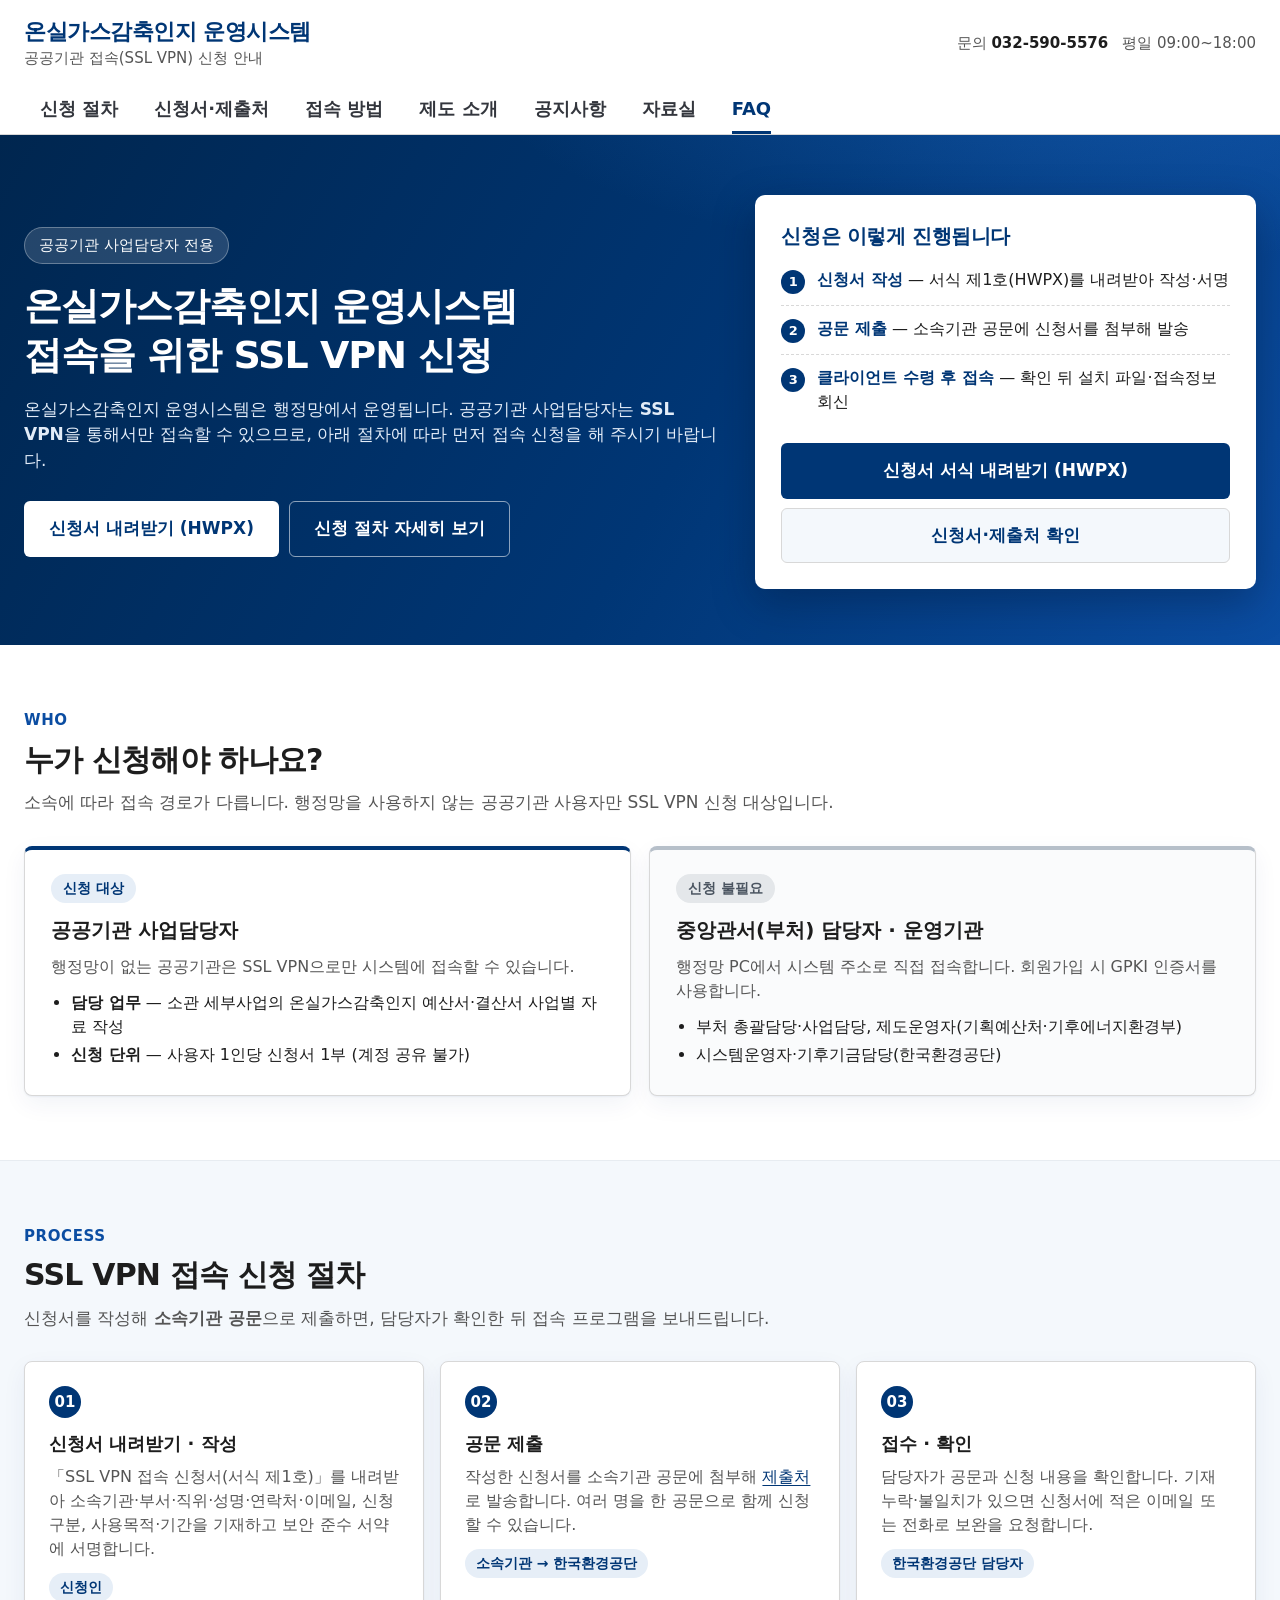
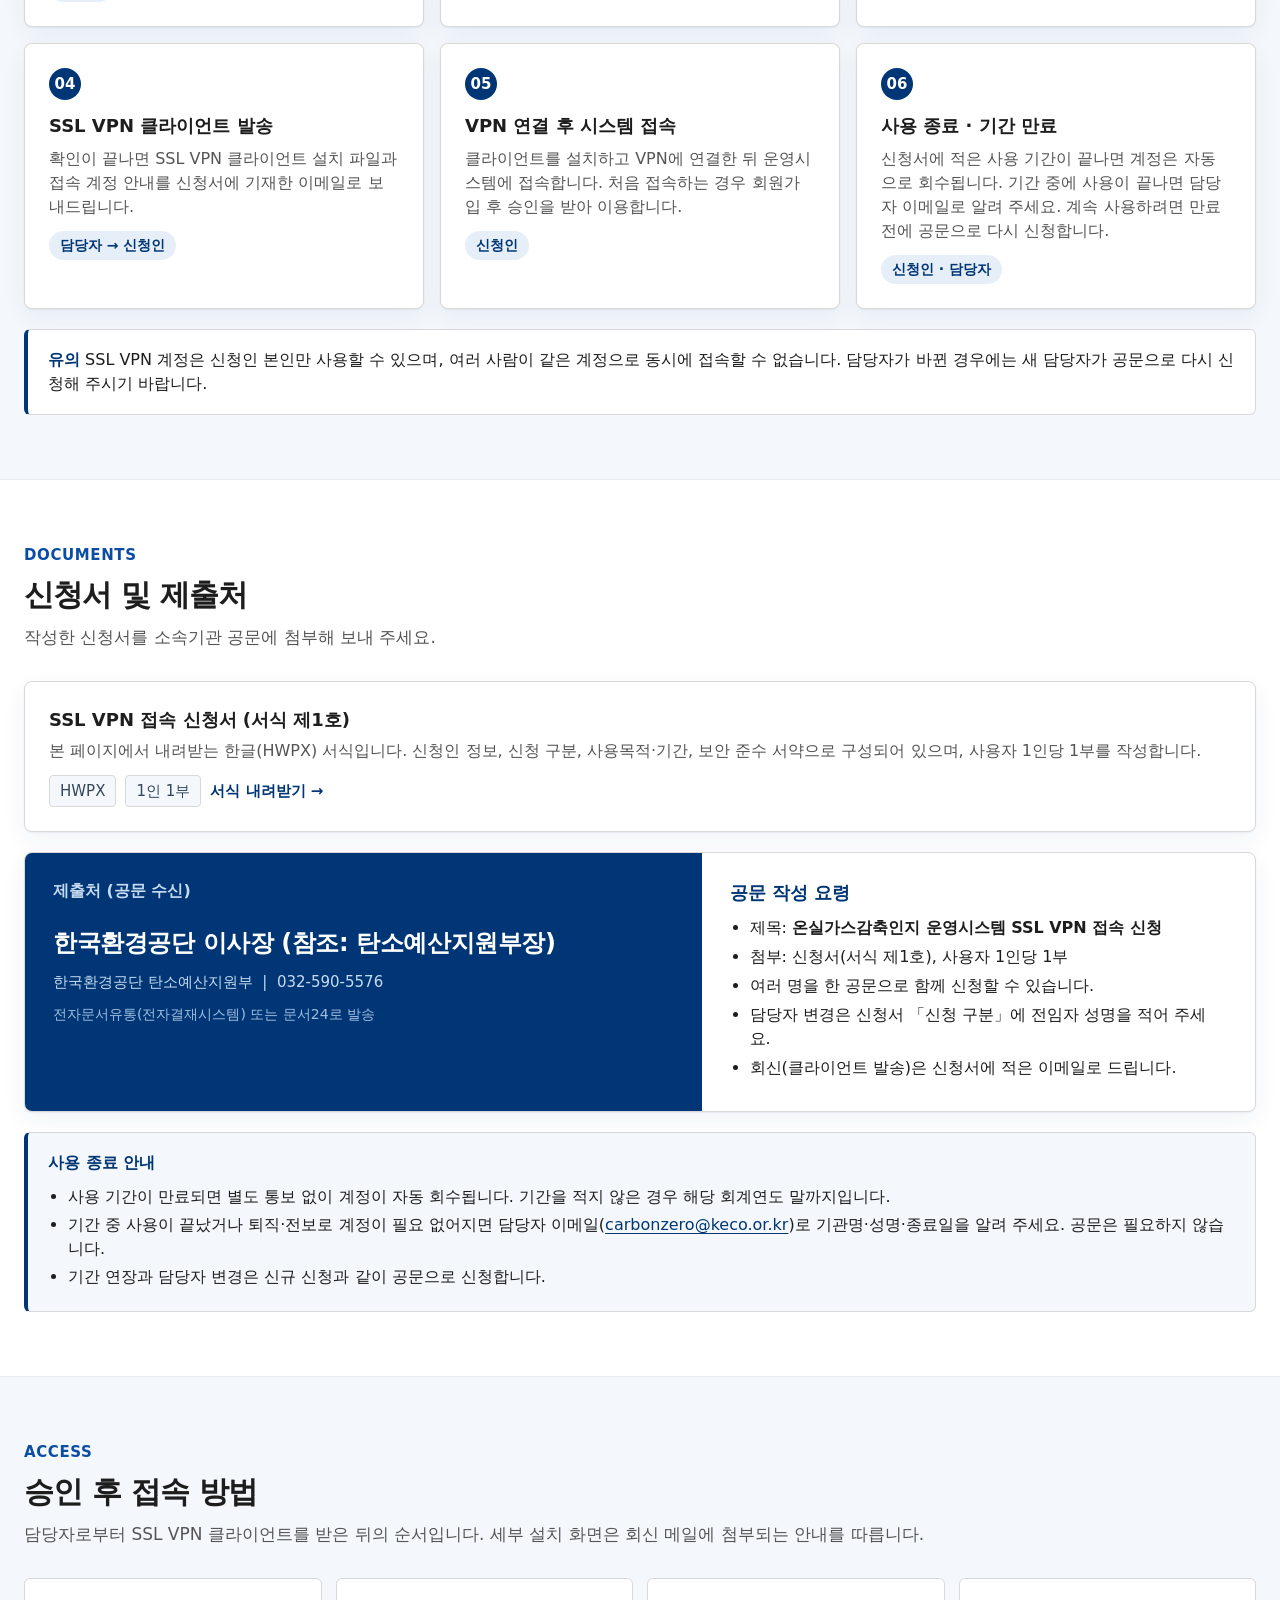
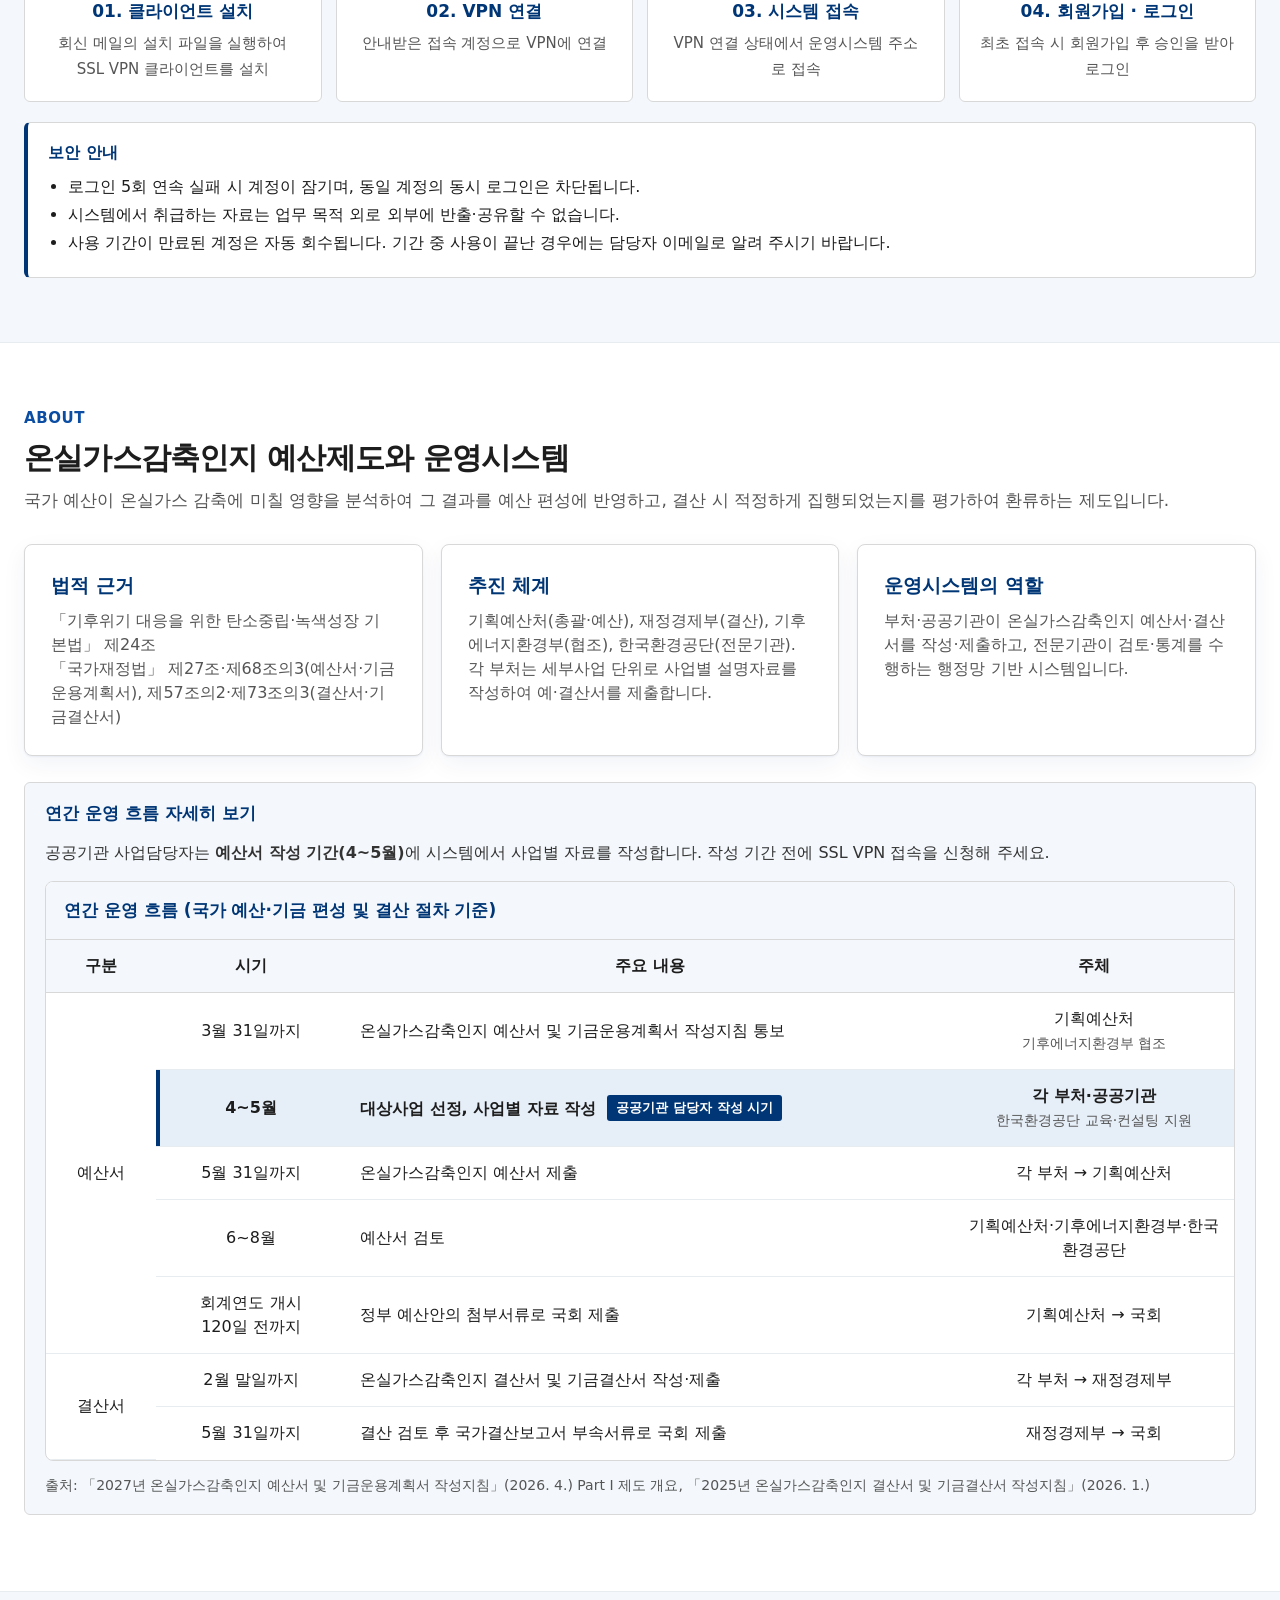
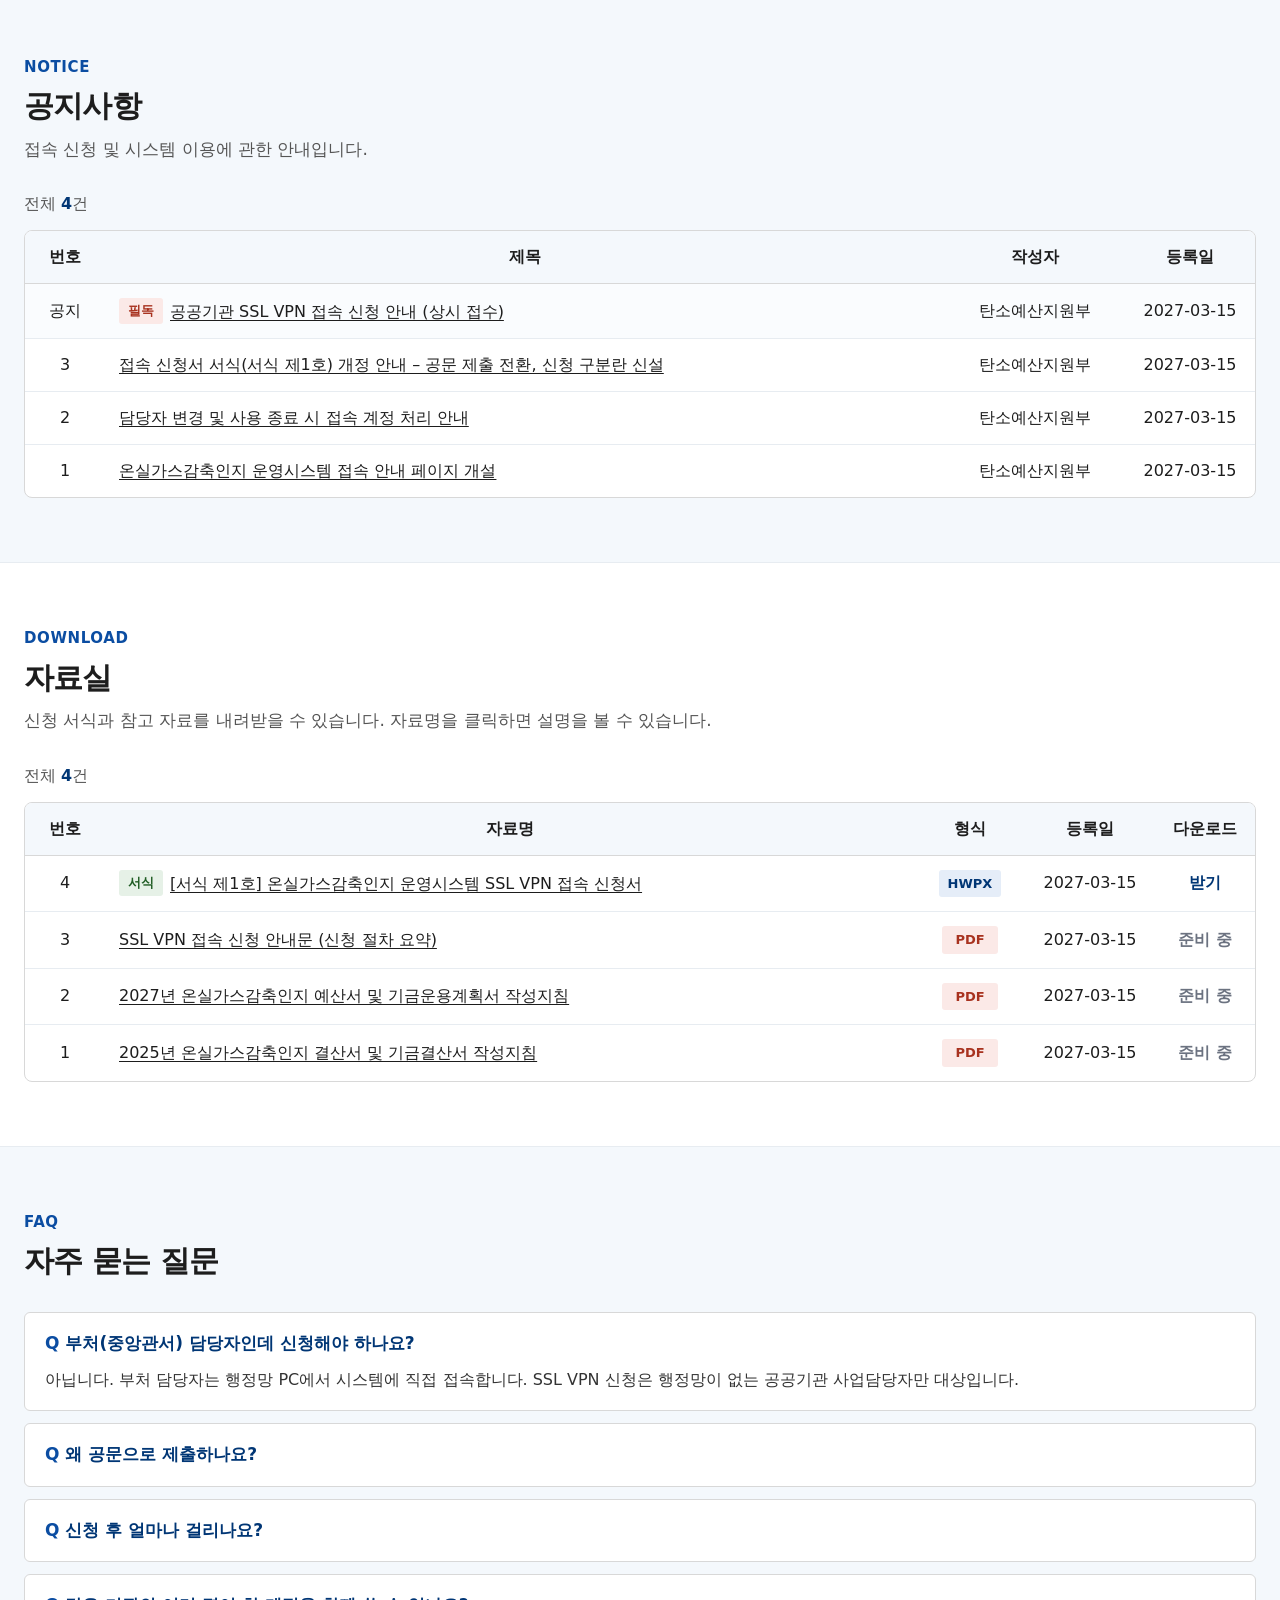
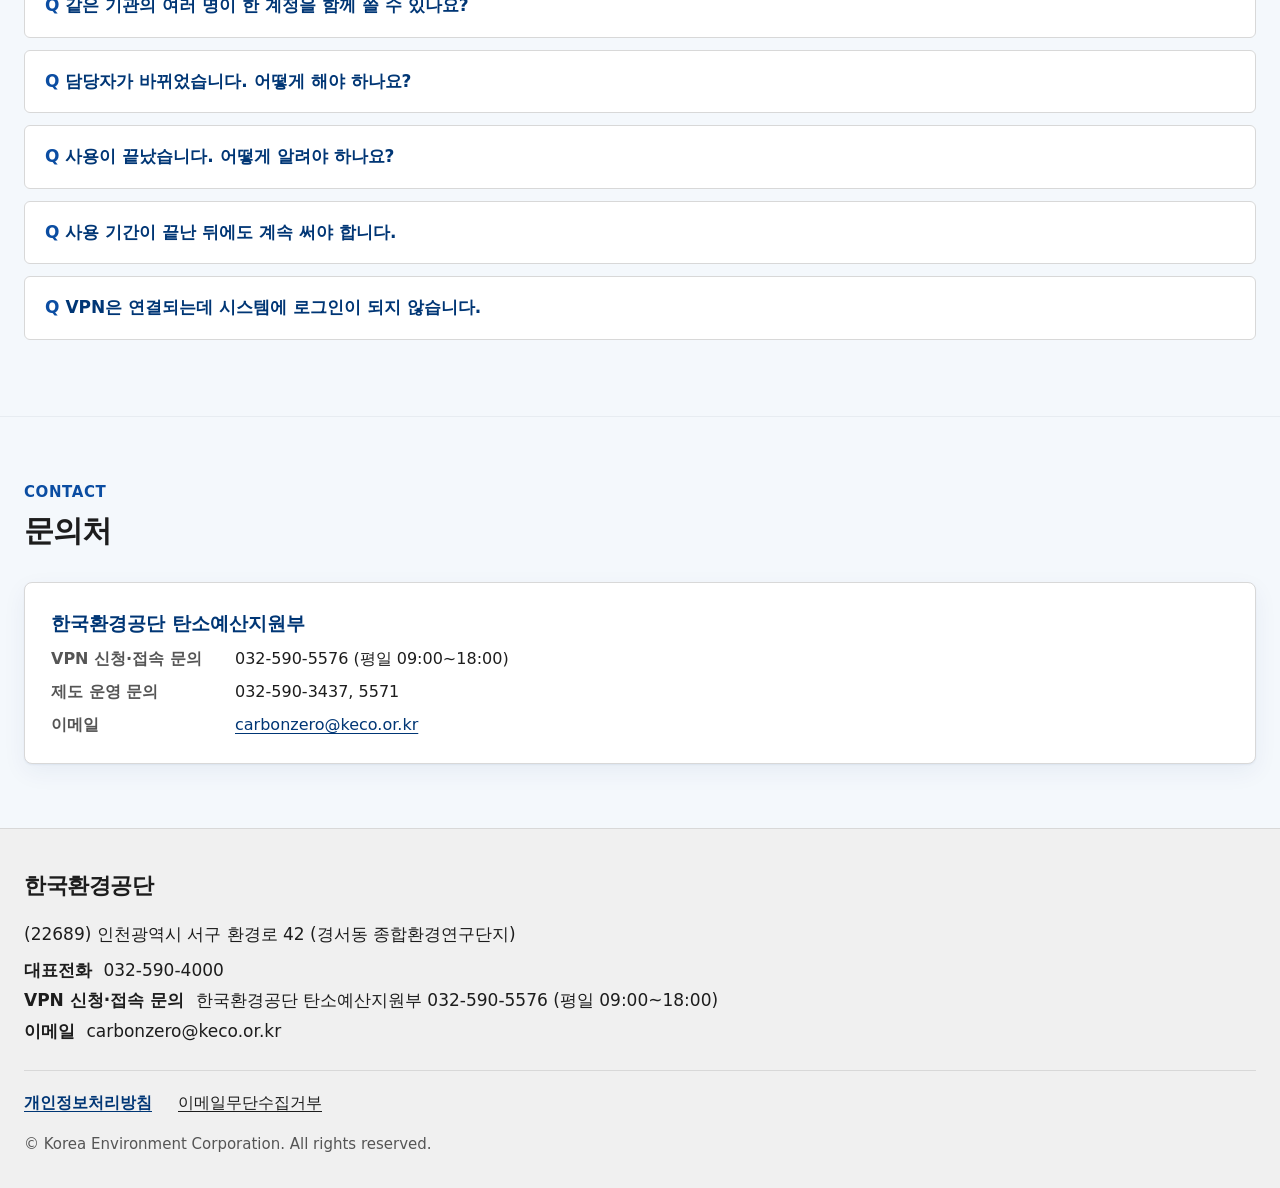
==== commit 91a06043: "연간 운영 흐름: 공공기관 작성 시기(4~5월) 강조, 검토와 국회 제출 단계 분리, 주체 표기 정리 Co-Authored-By: Claude Fable 5.2 <noreply@a" ====
--- a/index.html
+++ b/index.html
@@ -251,18 +251,21 @@
       </div>
     </div>
 
-    <details class="more">
+    <details class="more" open>
       <summary>연간 운영 흐름 자세히 보기</summary>
+      <p class="flow-lead">공공기관 사업담당자는 <b>예산서 작성 기간(4~5월)</b>에 시스템에서 사업별 자료를 작성합니다. 작성 기간 전에 SSL VPN 접속을 신청해 주세요.</p>
       <div class="tbl-wrap">
         <table>
           <caption>연간 운영 흐름 (국가 예산·기금 편성 및 결산 절차 기준)</caption>
           <thead>
-            <tr><th scope="col" style="width:110px">구분</th><th scope="col" style="width:150px">시기</th><th scope="col">주요 내용</th><th scope="col" style="width:200px">주체</th></tr>
+            <tr><th scope="col" style="width:110px">구분</th><th scope="col" style="width:190px">시기</th><th scope="col">주요 내용</th><th scope="col" style="width:280px">주체</th></tr>
           </thead>
           <tbody>
-            <tr><td rowspan="3">예산서</td><td>3월 31일까지</td><td class="subj">온실가스감축인지 예산서 및 기금운용계획서 작성지침 통보</td><td>기획예산처 → 각 부처</td></tr>
-            <tr><td>5월 31일까지</td><td class="subj">대상사업 선정·예산서 작성·제출 (교육·컨설팅 지원)</td><td>각 부처 → 기획예산처 / 한국환경공단</td></tr>
-            <tr><td>6~8월</td><td class="subj">예산서 검토 후 회계연도 개시 120일 전까지 국회 제출</td><td>기획예산처·기후에너지환경부·한국환경공단</td></tr>
+            <tr><td rowspan="5">예산서</td><td>3월 31일까지</td><td class="subj">온실가스감축인지 예산서 및 기금운용계획서 작성지침 통보</td><td>기획예산처<br><span class="sub">기후에너지환경부 협조</span></td></tr>
+            <tr class="mine"><td><b>4~5월</b></td><td class="subj"><b>대상사업 선정, 사업별 자료 작성</b> <span class="badge badge-mine">공공기관 담당자 작성 시기</span></td><td><b>각 부처·공공기관</b><br><span class="sub">한국환경공단 교육·컨설팅 지원</span></td></tr>
+            <tr><td>5월 31일까지</td><td class="subj">온실가스감축인지 예산서 제출</td><td>각 부처 → 기획예산처</td></tr>
+            <tr><td>6~8월</td><td class="subj">예산서 검토</td><td>기획예산처·기후에너지환경부·한국환경공단</td></tr>
+            <tr><td>회계연도 개시<br>120일 전까지</td><td class="subj">정부 예산안의 첨부서류로 국회 제출</td><td>기획예산처 → 국회</td></tr>
             <tr><td rowspan="2">결산서</td><td>2월 말일까지</td><td class="subj">온실가스감축인지 결산서 및 기금결산서 작성·제출</td><td>각 부처 → 재정경제부</td></tr>
             <tr><td>5월 31일까지</td><td class="subj">결산 검토 후 국가결산보고서 부속서류로 국회 제출</td><td>재정경제부 → 국회</td></tr>
           </tbody>
--- a/style.css
+++ b/style.css
@@ -221,6 +221,11 @@
 details.more{margin-top:26px}
 details.more .tbl-wrap{margin-top:16px}
 .src{font-size:14px;color:var(--muted);margin-top:14px}
+.flow-lead{margin:14px 0 0;font-size:16px}
+tr.mine td{background:var(--tint-100)}
+tr.mine td:first-child{box-shadow:inset 4px 0 0 var(--navy)}
+.badge-mine{background:var(--navy);color:#fff;margin-left:6px;white-space:nowrap}
+td .sub{font-size:14px;color:var(--muted)}
 
 /* ── 문의 ── */
 .contact{background:var(--tint-050)}
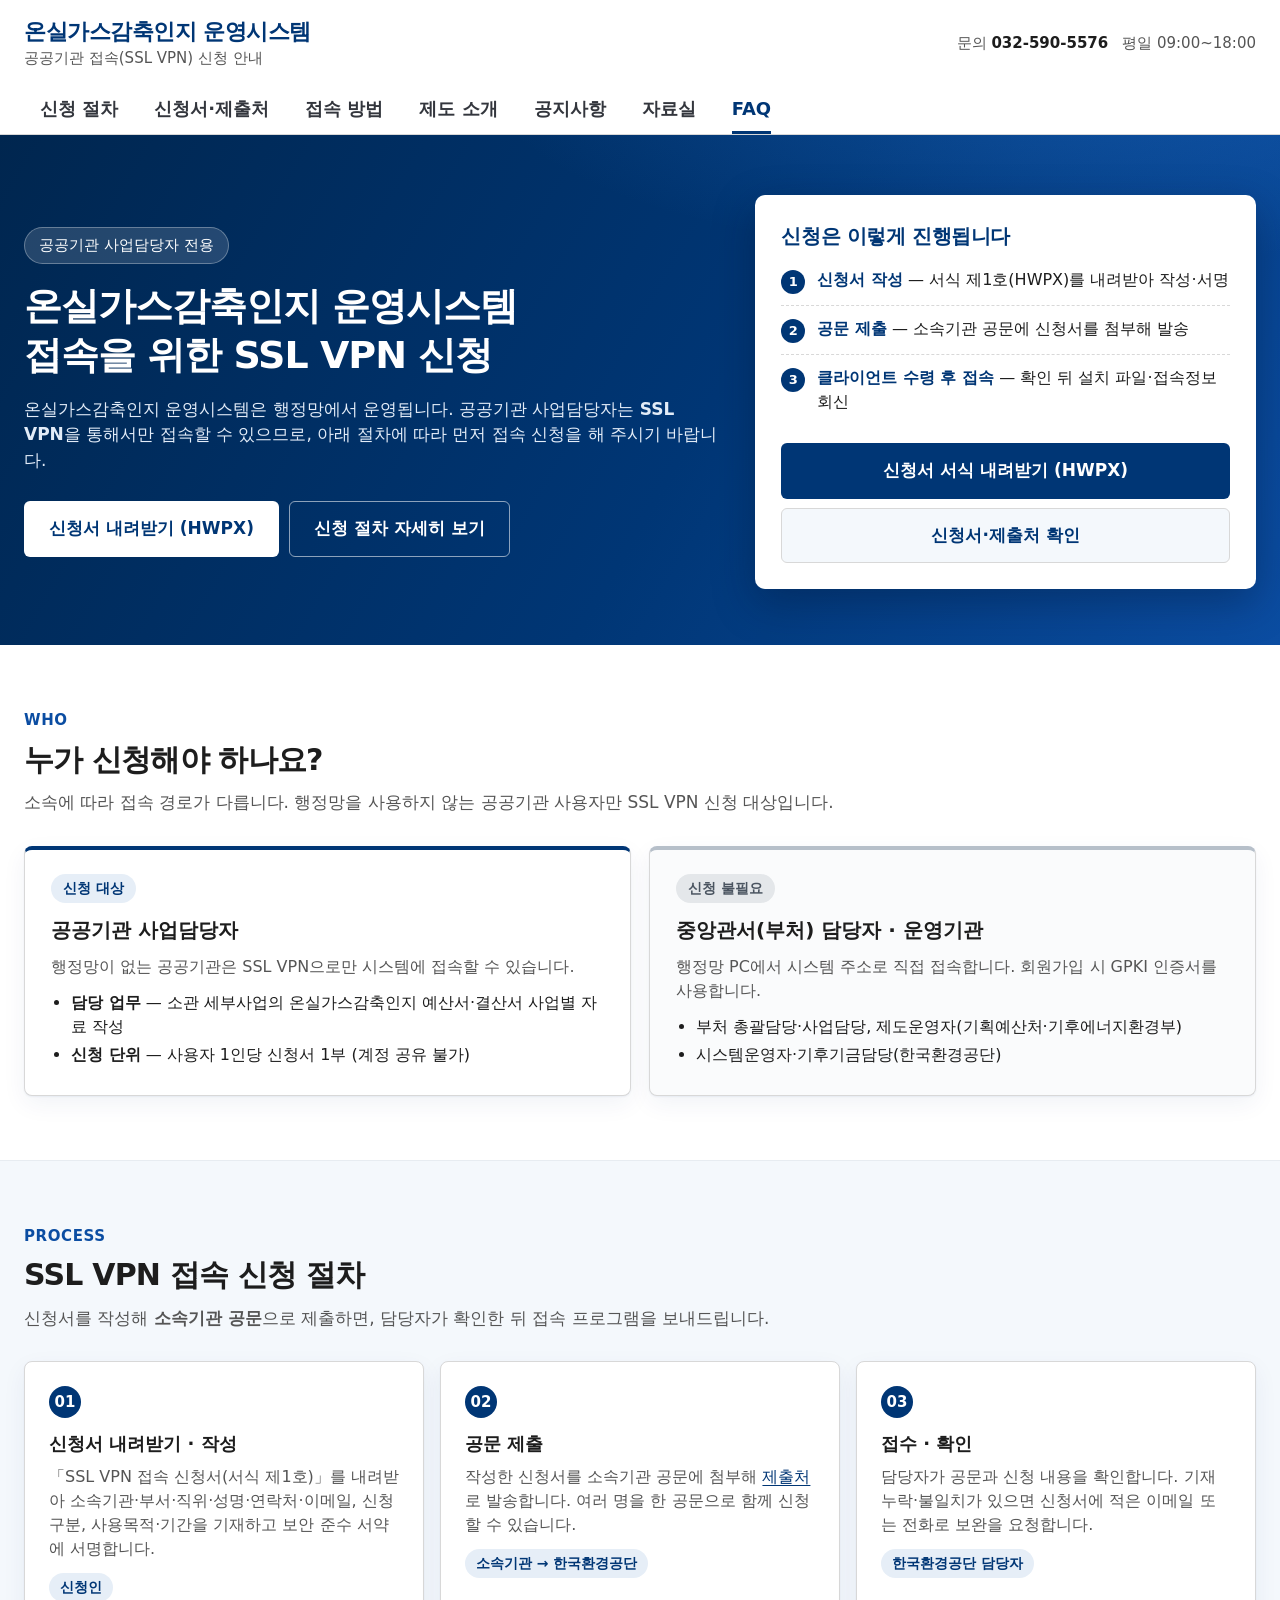
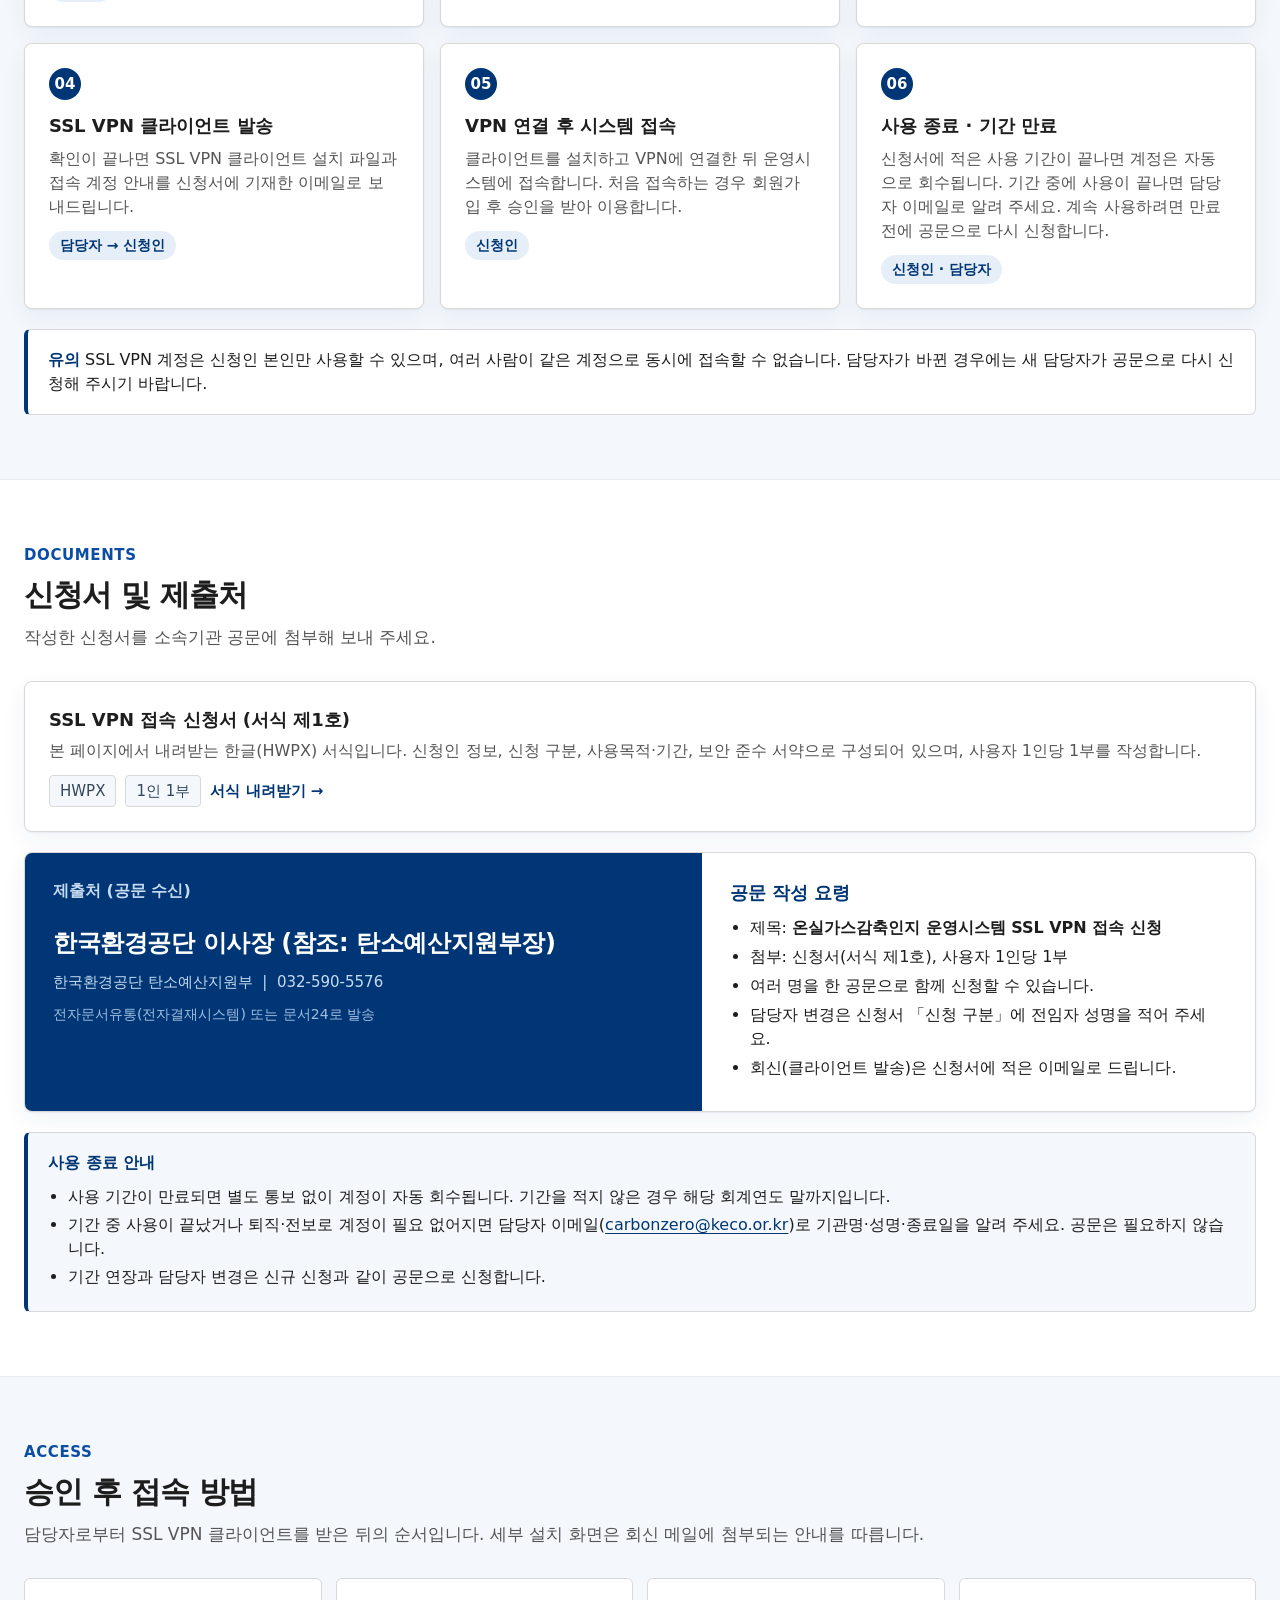
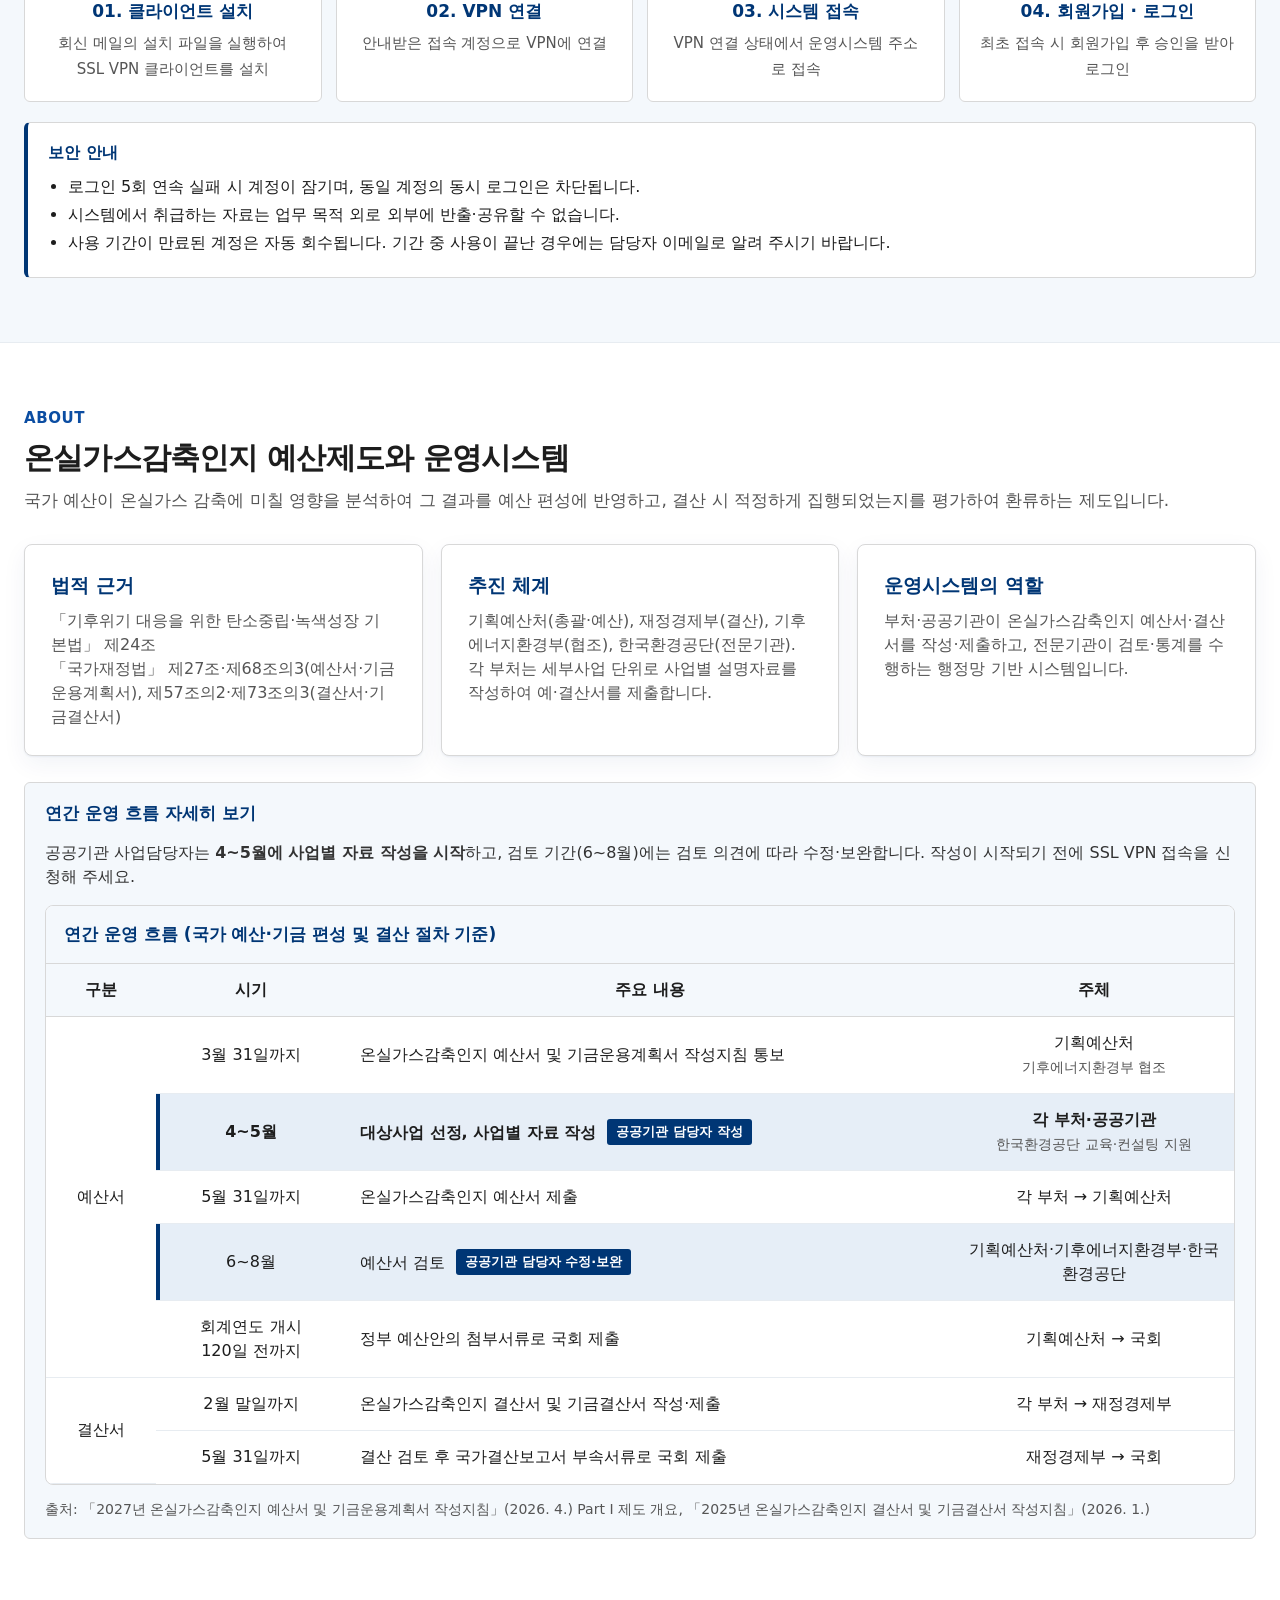
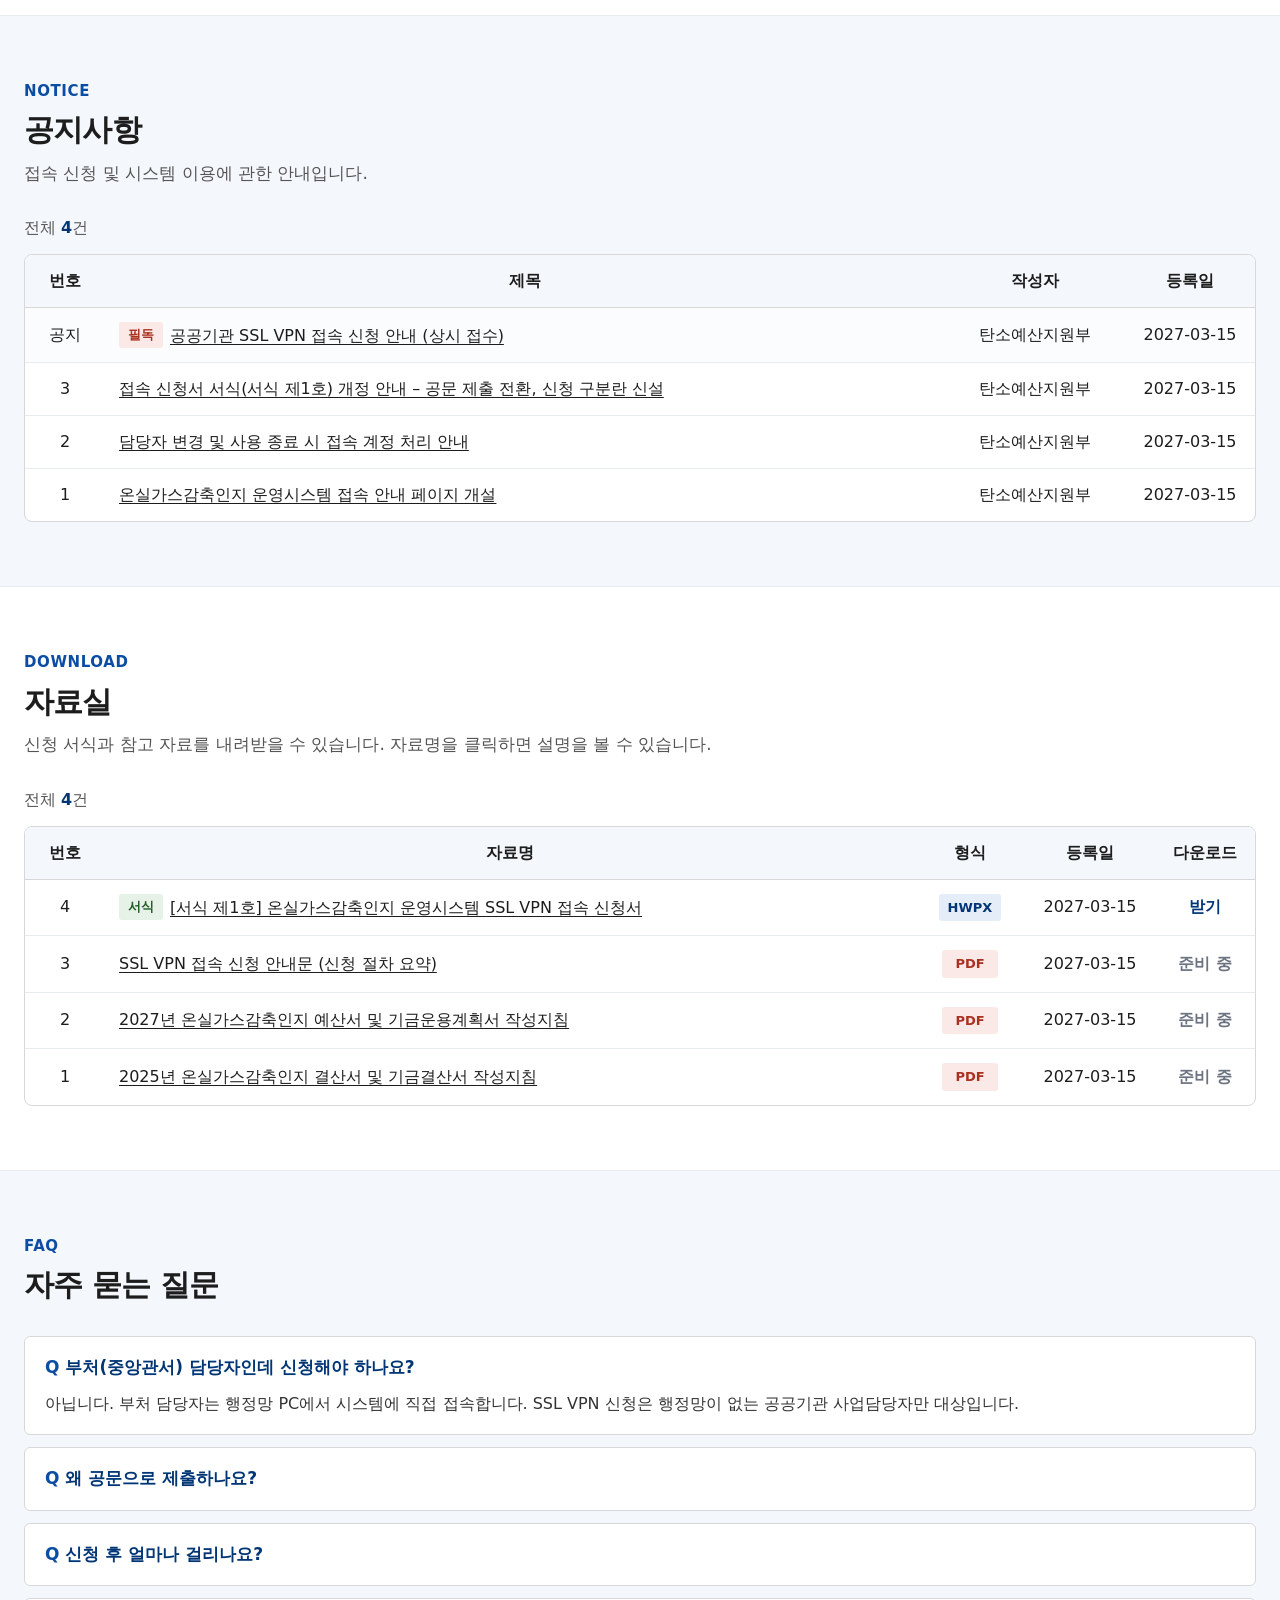
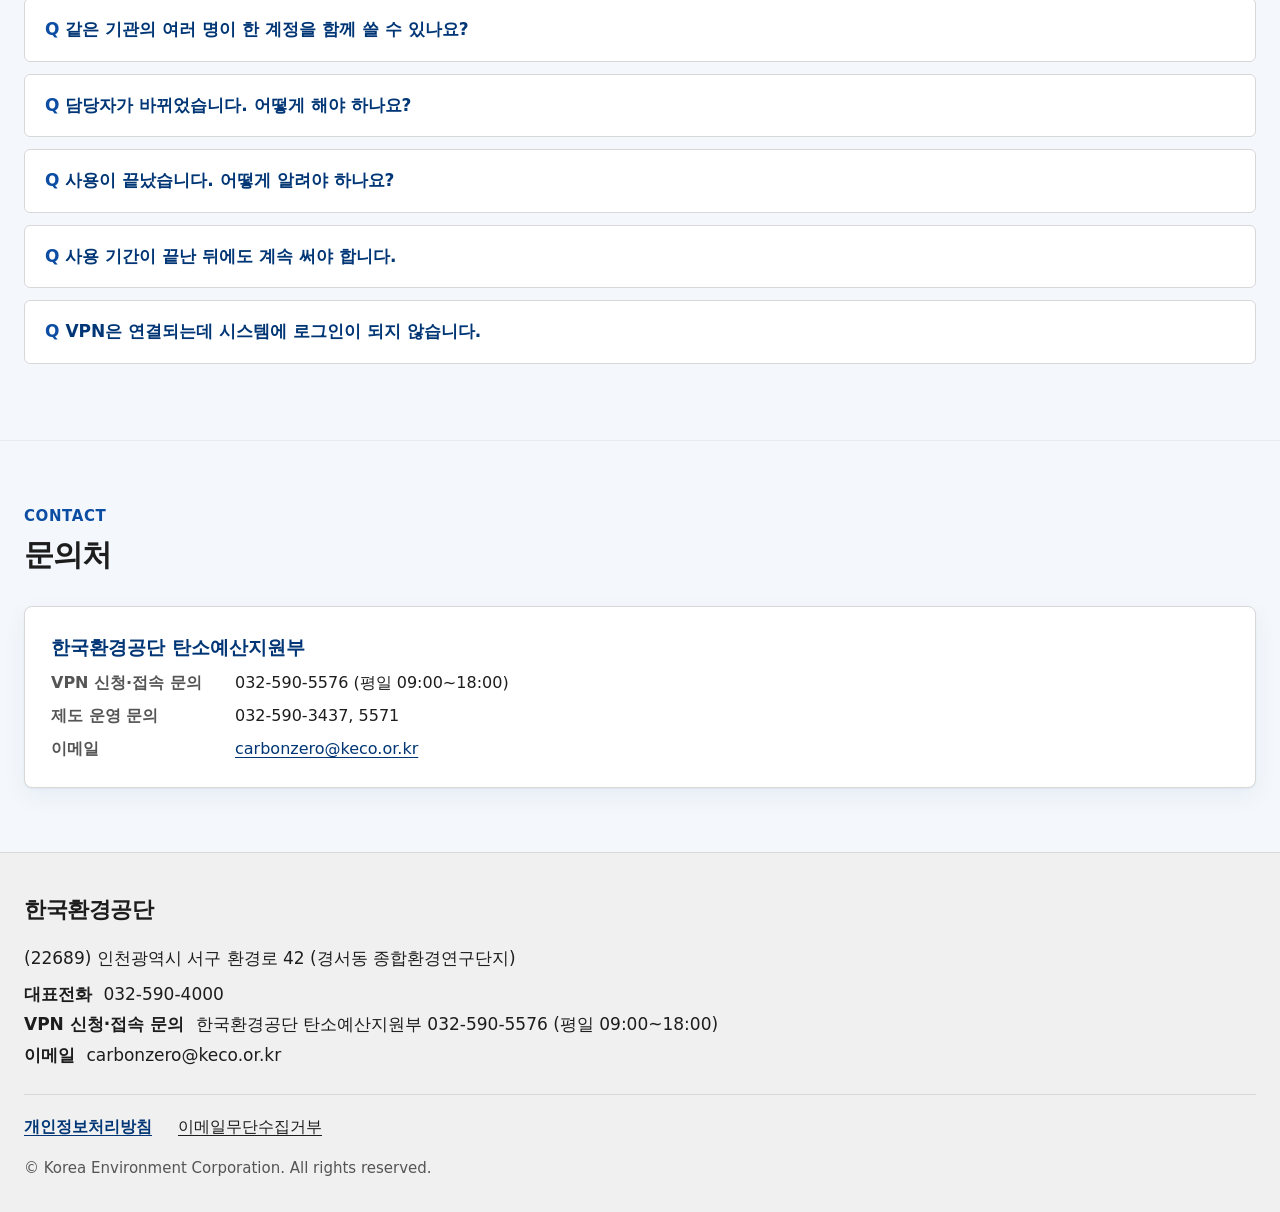
==== commit 01e98913: "연간 운영 흐름: 작성이 4~5월에만 이뤄지는 인상 완화, 검토 기간 수정·보완 표시 Co-Authored-By: Claude Fable 5.2 <noreply@anthropic." ====
--- a/index.html
+++ b/index.html
@@ -253,7 +253,7 @@
 
     <details class="more" open>
       <summary>연간 운영 흐름 자세히 보기</summary>
-      <p class="flow-lead">공공기관 사업담당자는 <b>예산서 작성 기간(4~5월)</b>에 시스템에서 사업별 자료를 작성합니다. 작성 기간 전에 SSL VPN 접속을 신청해 주세요.</p>
+      <p class="flow-lead">공공기관 사업담당자는 <b>4~5월에 사업별 자료 작성을 시작</b>하고, 검토 기간(6~8월)에는 검토 의견에 따라 수정·보완합니다. 작성이 시작되기 전에 SSL VPN 접속을 신청해 주세요.</p>
       <div class="tbl-wrap">
         <table>
           <caption>연간 운영 흐름 (국가 예산·기금 편성 및 결산 절차 기준)</caption>
@@ -262,9 +262,9 @@
           </thead>
           <tbody>
             <tr><td rowspan="5">예산서</td><td>3월 31일까지</td><td class="subj">온실가스감축인지 예산서 및 기금운용계획서 작성지침 통보</td><td>기획예산처<br><span class="sub">기후에너지환경부 협조</span></td></tr>
-            <tr class="mine"><td><b>4~5월</b></td><td class="subj"><b>대상사업 선정, 사업별 자료 작성</b> <span class="badge badge-mine">공공기관 담당자 작성 시기</span></td><td><b>각 부처·공공기관</b><br><span class="sub">한국환경공단 교육·컨설팅 지원</span></td></tr>
+            <tr class="mine"><td><b>4~5월</b></td><td class="subj"><b>대상사업 선정, 사업별 자료 작성</b> <span class="badge badge-mine">공공기관 담당자 작성</span></td><td><b>각 부처·공공기관</b><br><span class="sub">한국환경공단 교육·컨설팅 지원</span></td></tr>
             <tr><td>5월 31일까지</td><td class="subj">온실가스감축인지 예산서 제출</td><td>각 부처 → 기획예산처</td></tr>
-            <tr><td>6~8월</td><td class="subj">예산서 검토</td><td>기획예산처·기후에너지환경부·한국환경공단</td></tr>
+            <tr class="mine"><td>6~8월</td><td class="subj">예산서 검토 <span class="badge badge-mine">공공기관 담당자 수정·보완</span></td><td>기획예산처·기후에너지환경부·한국환경공단</td></tr>
             <tr><td>회계연도 개시<br>120일 전까지</td><td class="subj">정부 예산안의 첨부서류로 국회 제출</td><td>기획예산처 → 국회</td></tr>
             <tr><td rowspan="2">결산서</td><td>2월 말일까지</td><td class="subj">온실가스감축인지 결산서 및 기금결산서 작성·제출</td><td>각 부처 → 재정경제부</td></tr>
             <tr><td>5월 31일까지</td><td class="subj">결산 검토 후 국가결산보고서 부속서류로 국회 제출</td><td>재정경제부 → 국회</td></tr>
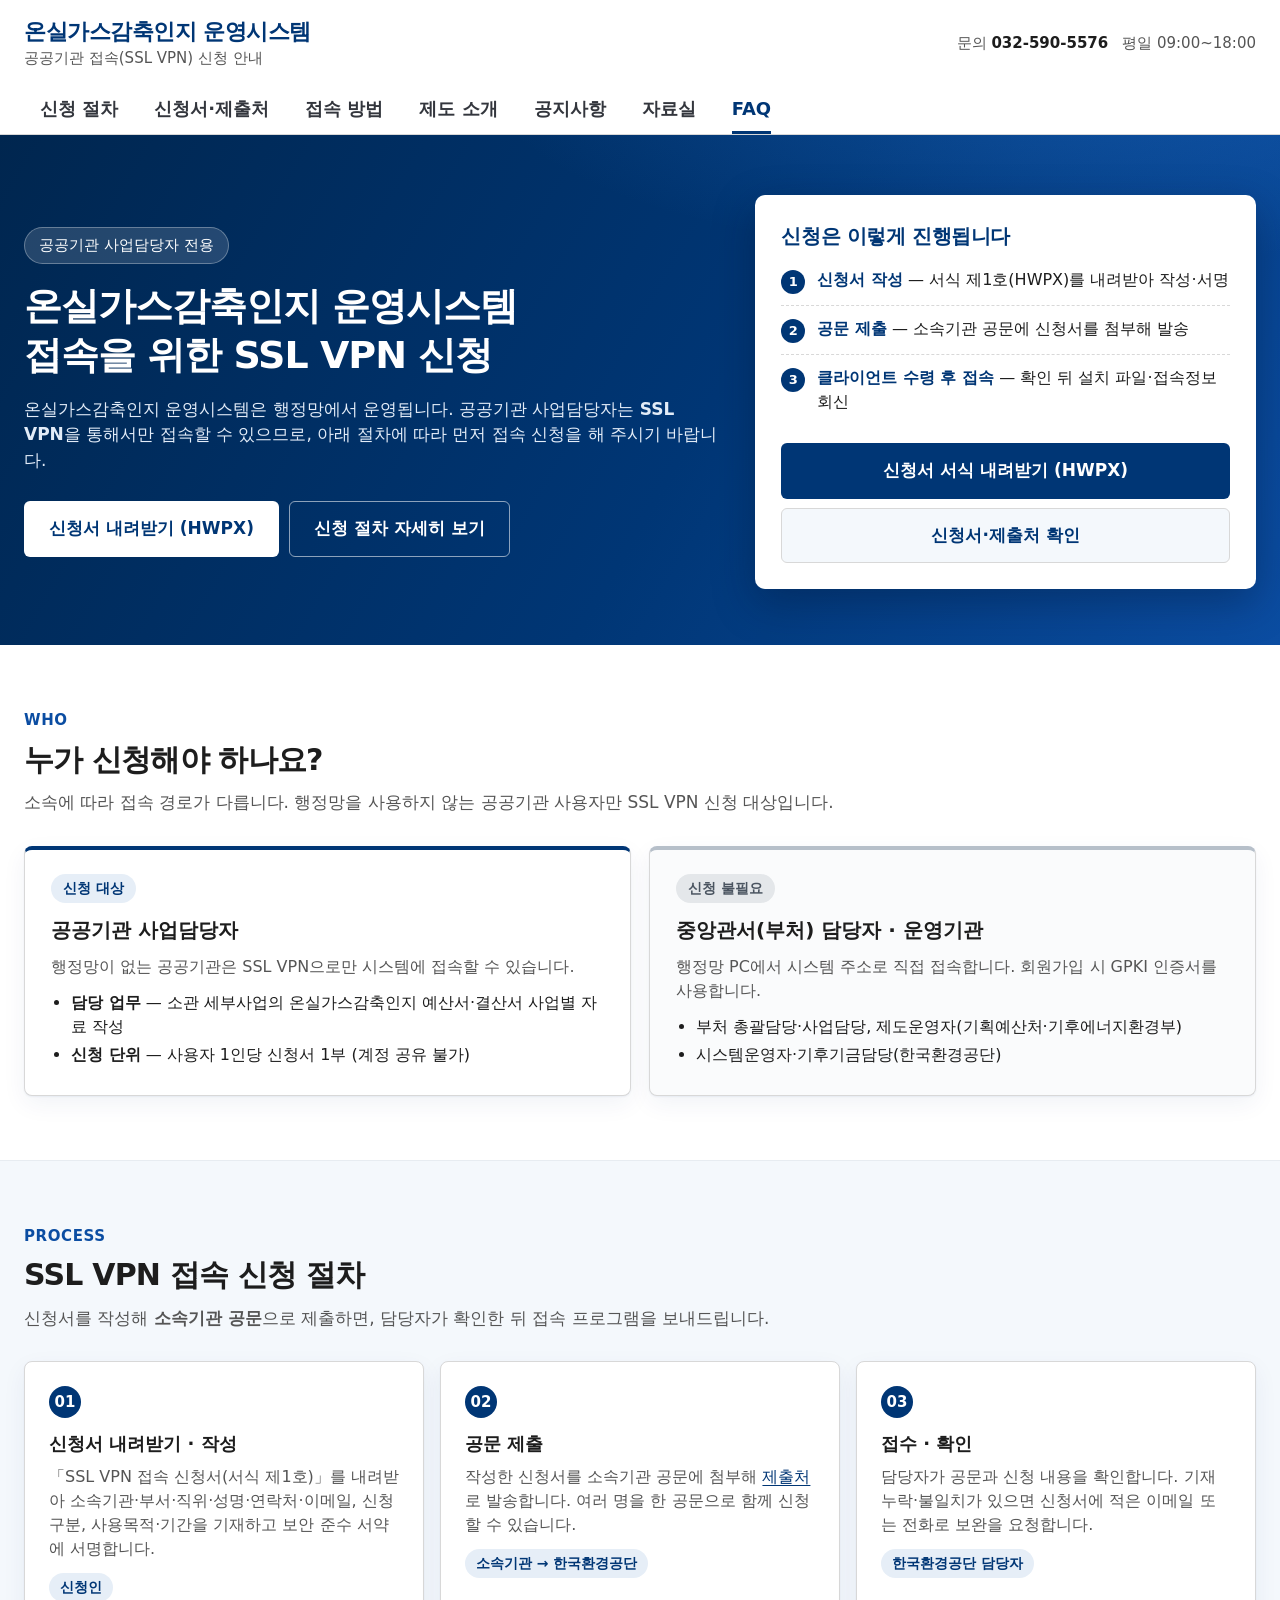
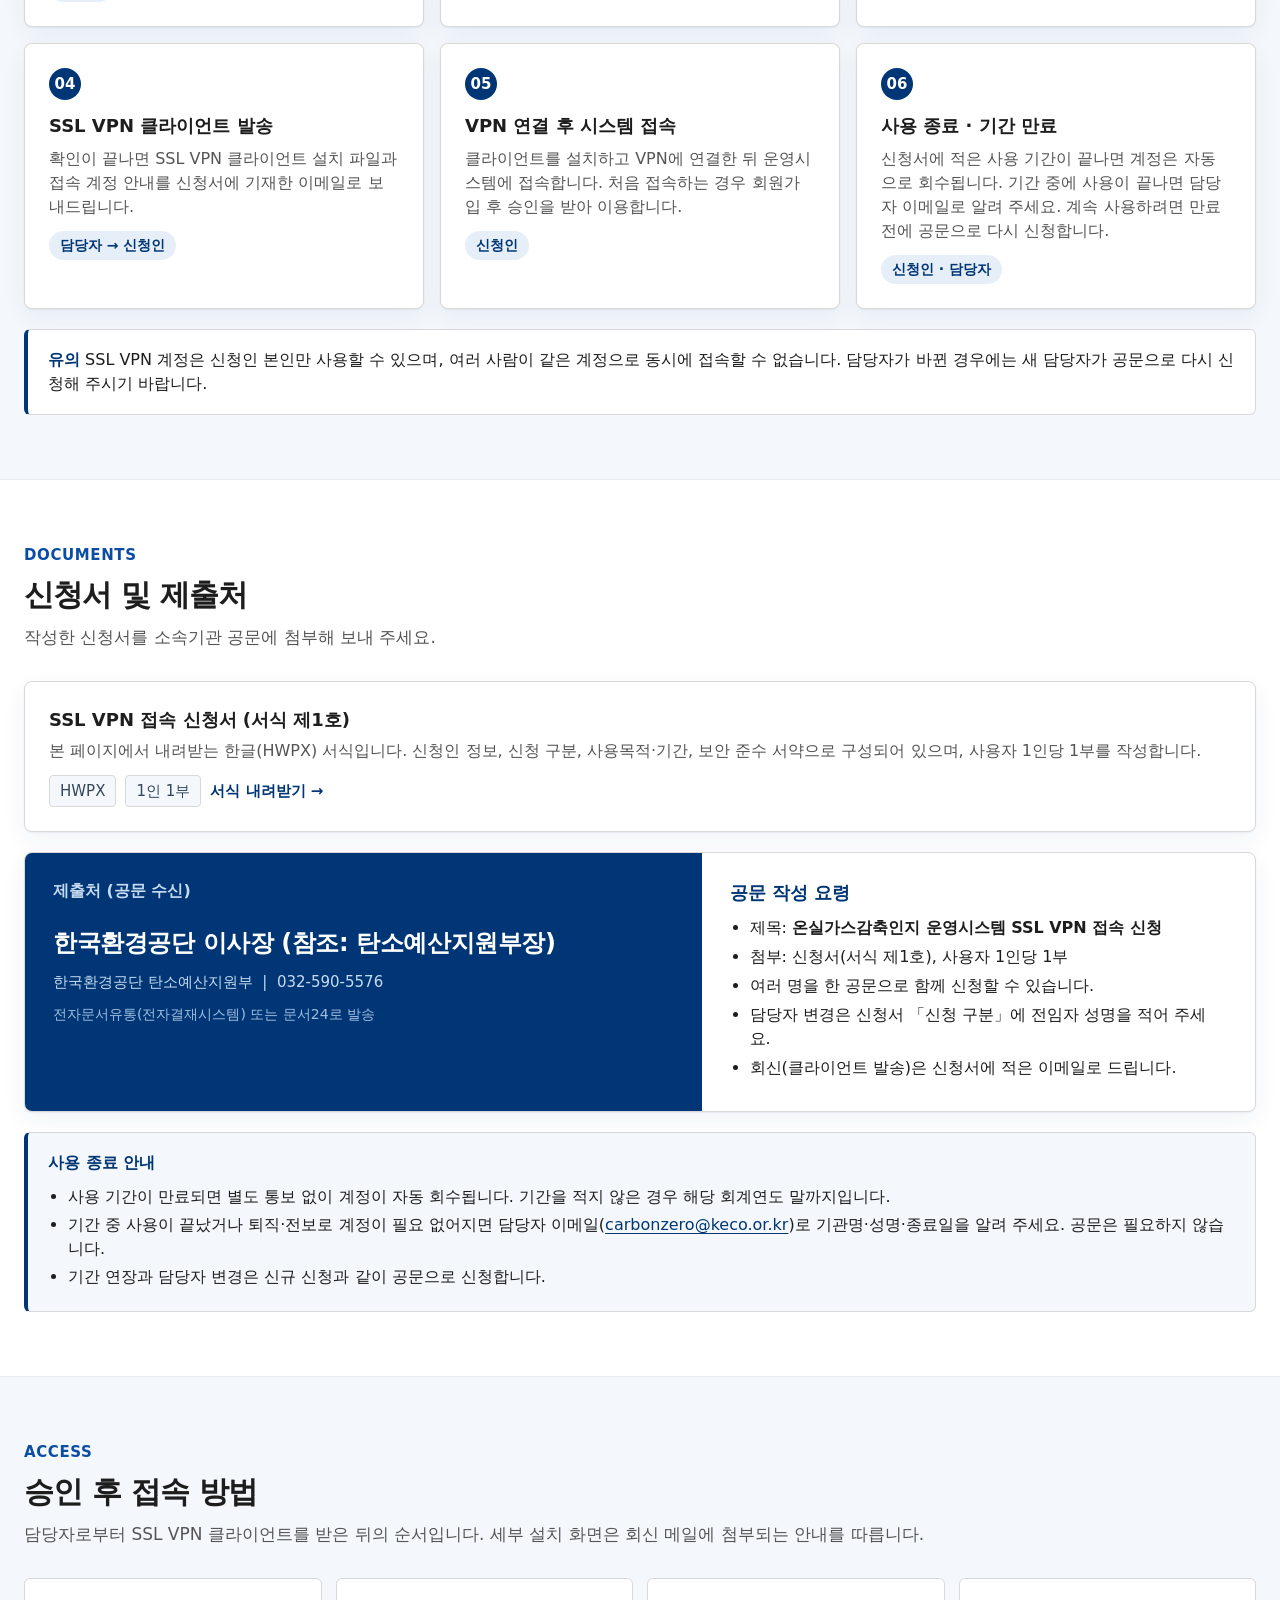
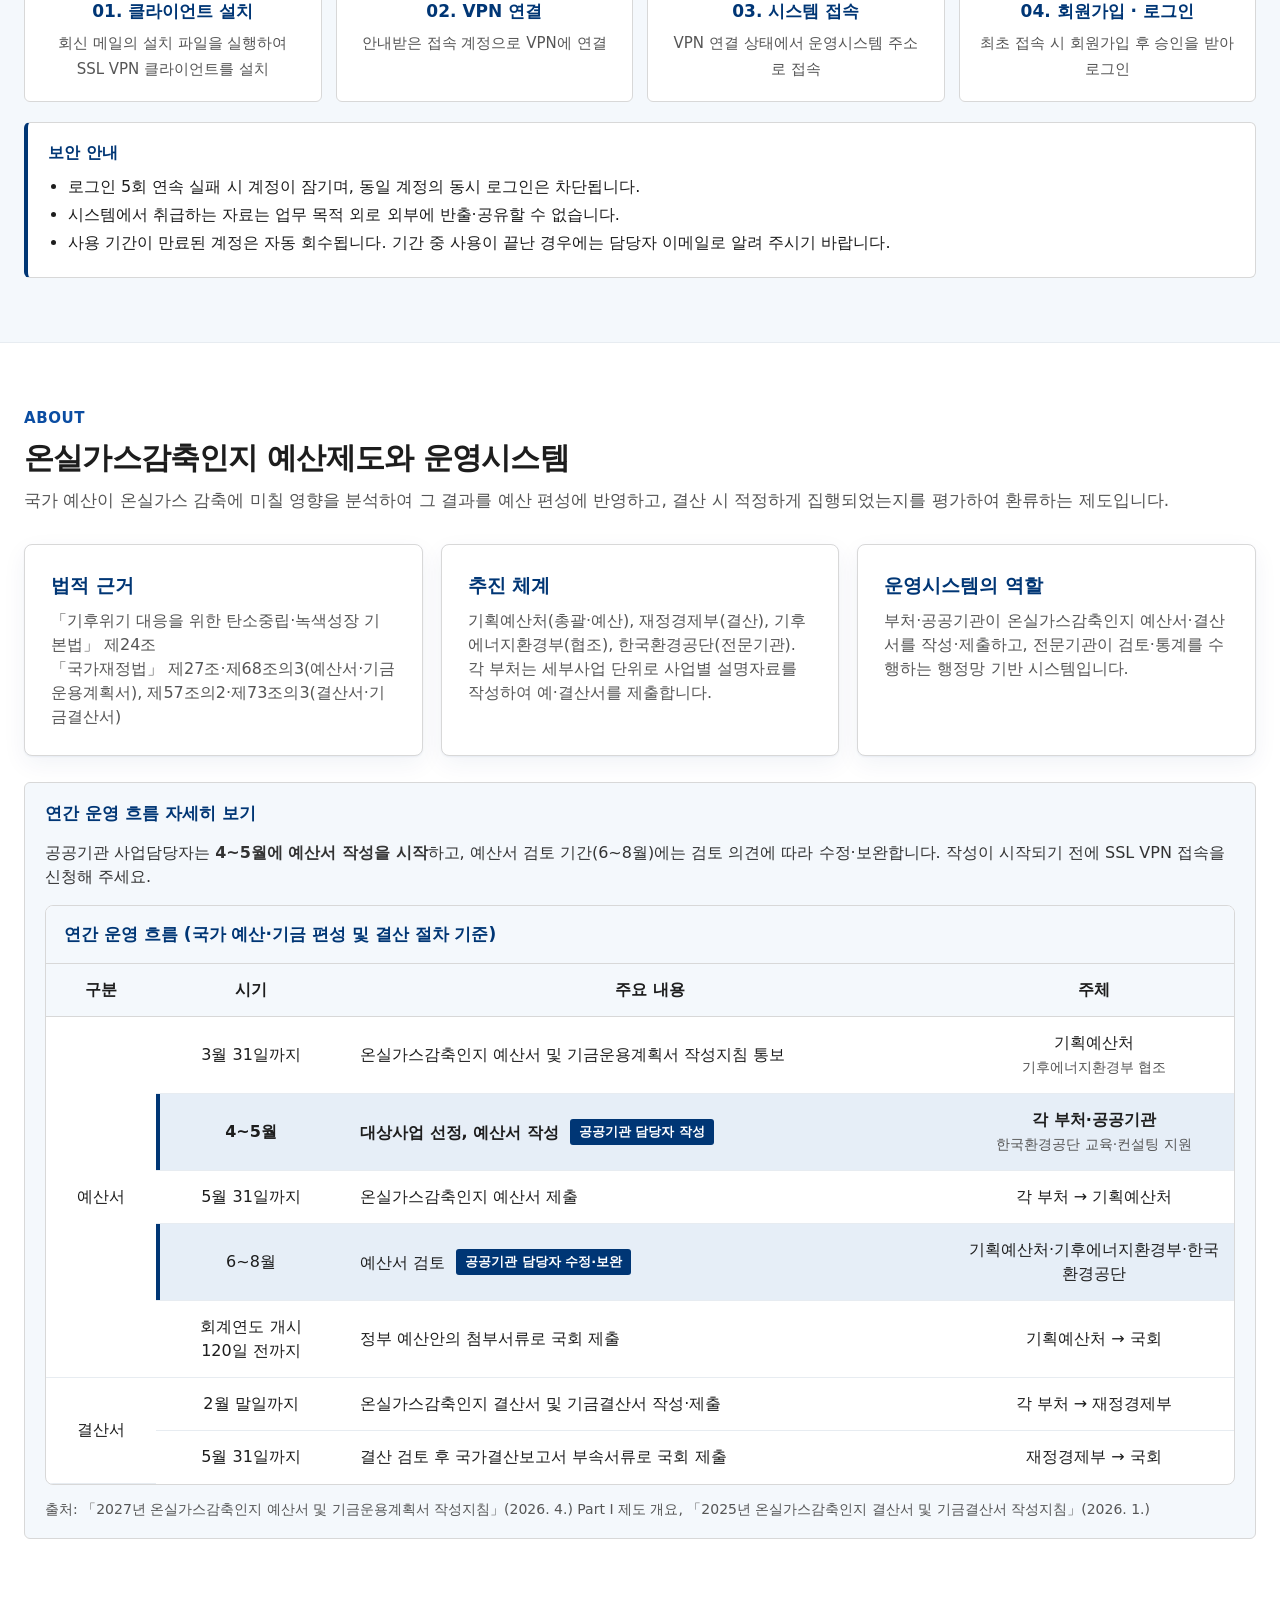
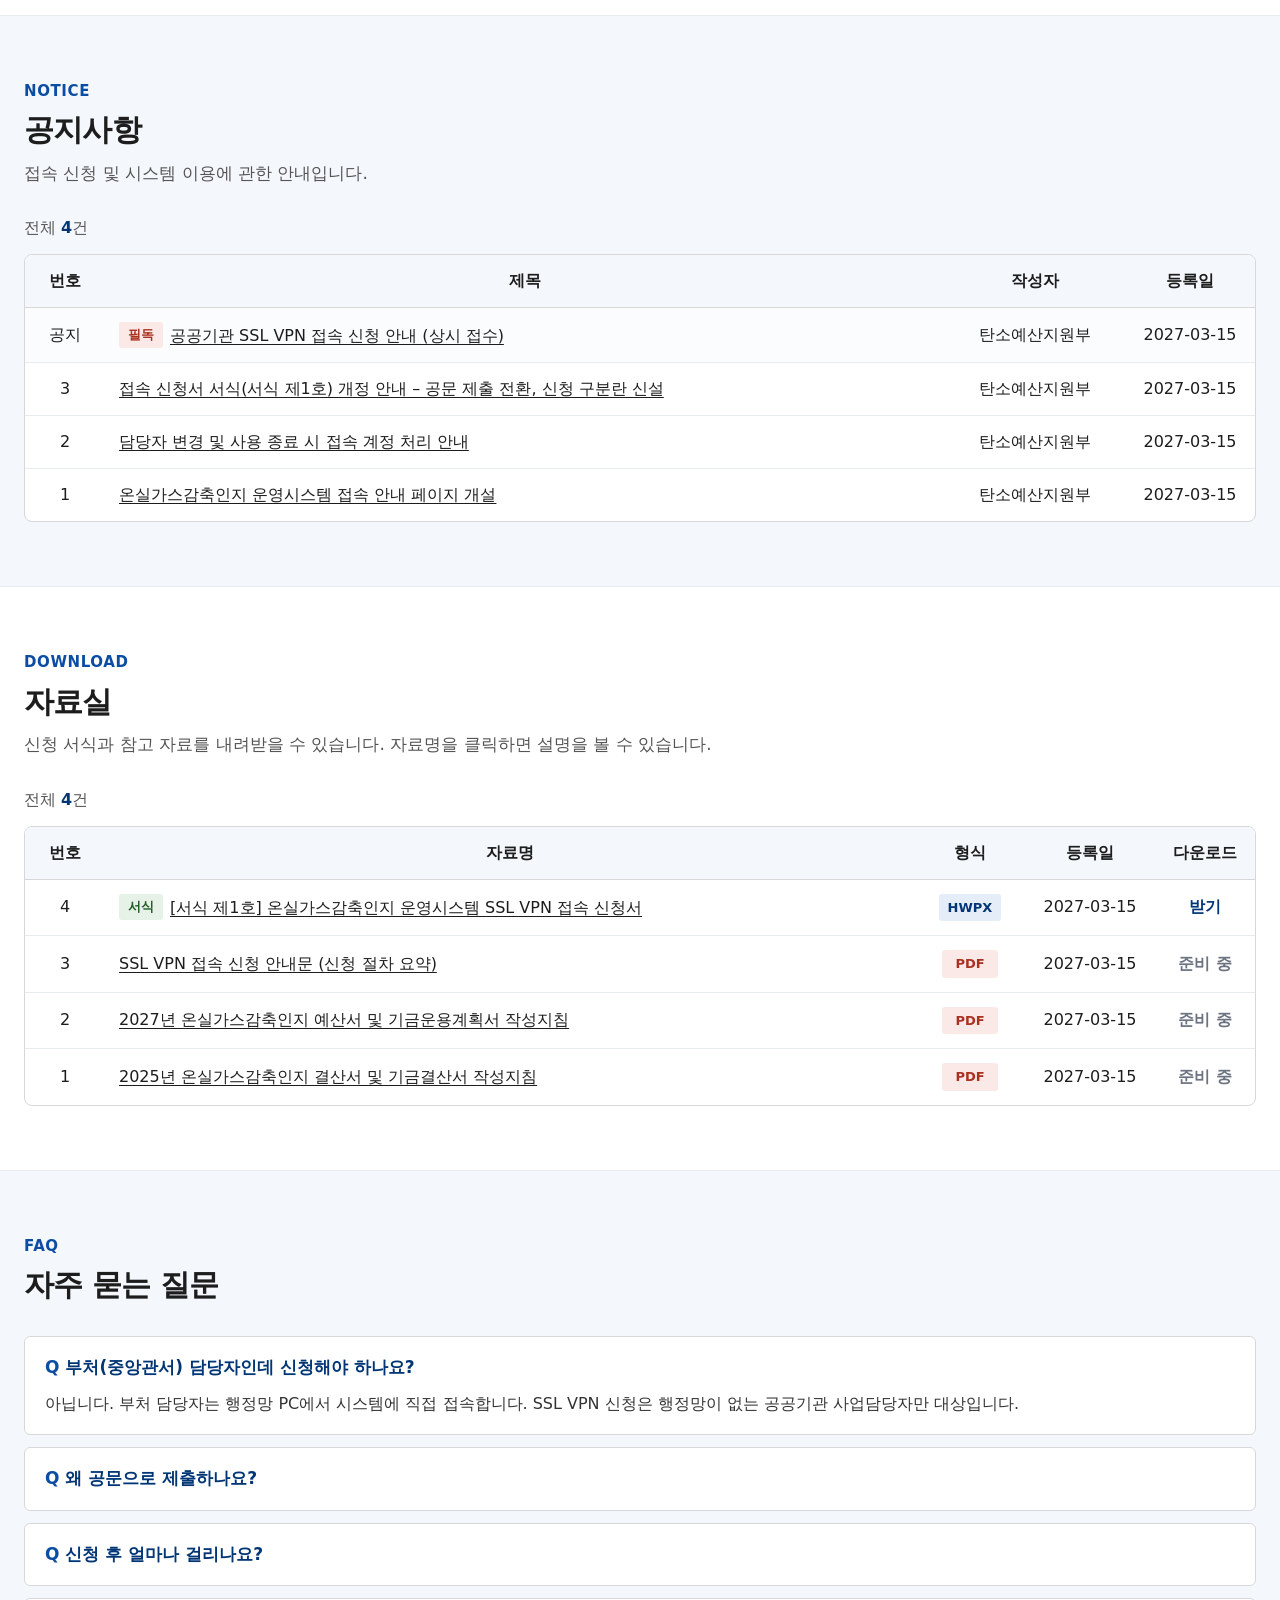
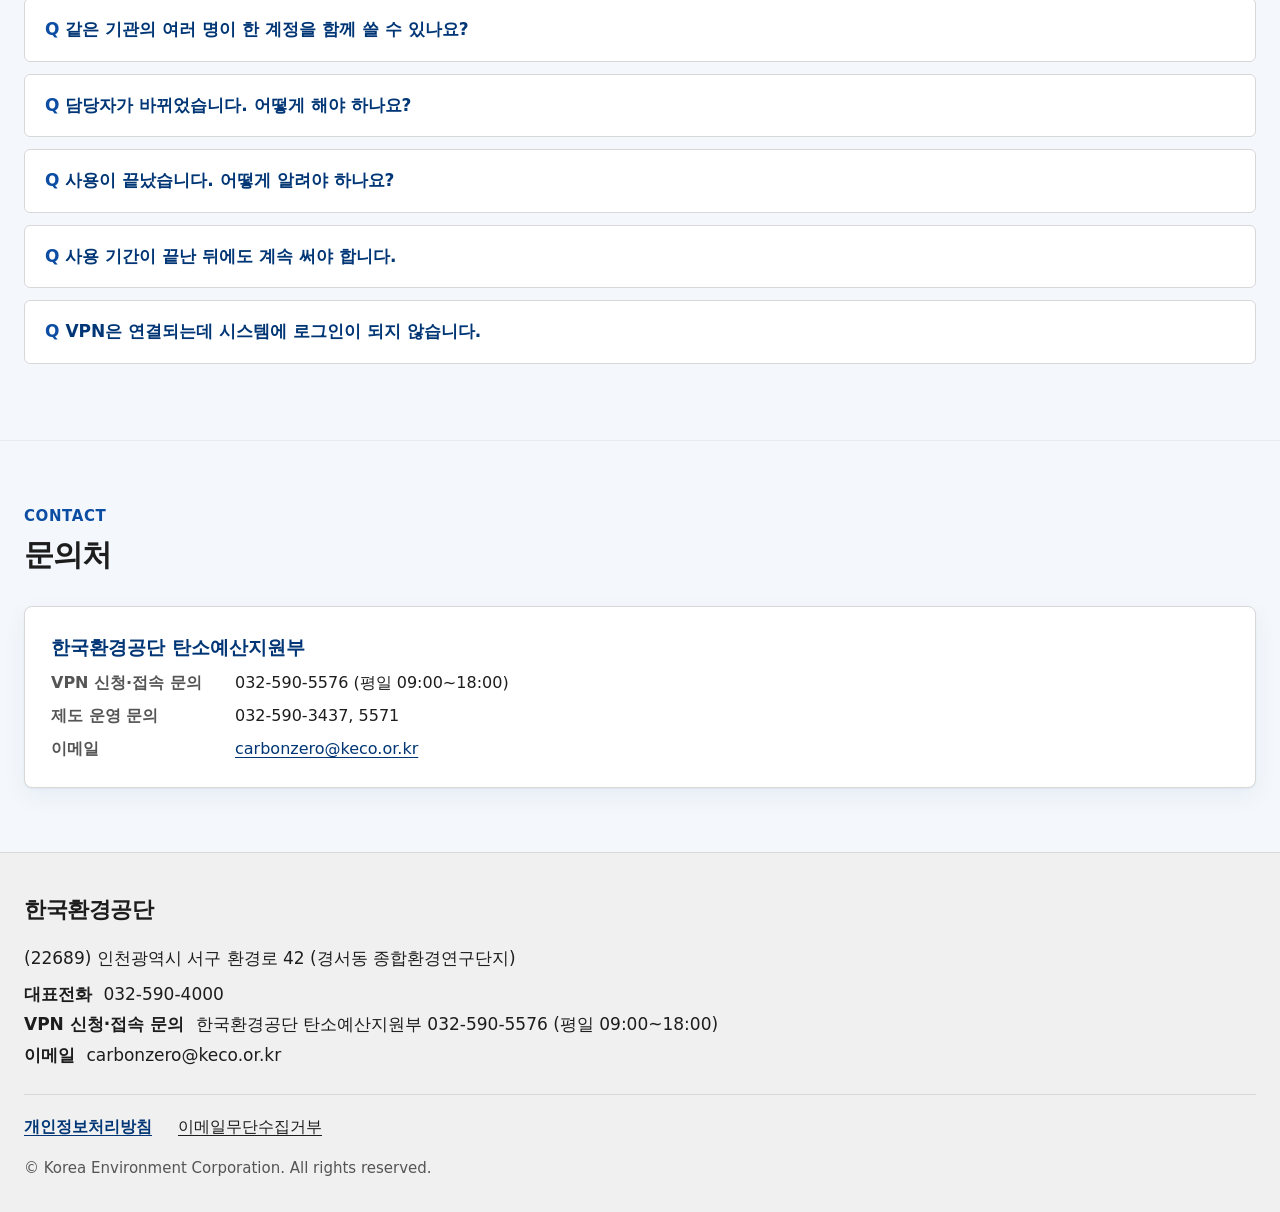
==== commit 11fc2af2: "연간 운영 흐름: 표 안의 용어를 "예산서"로 통일 Co-Authored-By: Claude Fable 5.2 <noreply@anthropic.com>" ====
--- a/index.html
+++ b/index.html
@@ -253,7 +253,7 @@
 
     <details class="more" open>
       <summary>연간 운영 흐름 자세히 보기</summary>
-      <p class="flow-lead">공공기관 사업담당자는 <b>4~5월에 사업별 자료 작성을 시작</b>하고, 검토 기간(6~8월)에는 검토 의견에 따라 수정·보완합니다. 작성이 시작되기 전에 SSL VPN 접속을 신청해 주세요.</p>
+      <p class="flow-lead">공공기관 사업담당자는 <b>4~5월에 예산서 작성을 시작</b>하고, 예산서 검토 기간(6~8월)에는 검토 의견에 따라 수정·보완합니다. 작성이 시작되기 전에 SSL VPN 접속을 신청해 주세요.</p>
       <div class="tbl-wrap">
         <table>
           <caption>연간 운영 흐름 (국가 예산·기금 편성 및 결산 절차 기준)</caption>
@@ -262,7 +262,7 @@
           </thead>
           <tbody>
             <tr><td rowspan="5">예산서</td><td>3월 31일까지</td><td class="subj">온실가스감축인지 예산서 및 기금운용계획서 작성지침 통보</td><td>기획예산처<br><span class="sub">기후에너지환경부 협조</span></td></tr>
-            <tr class="mine"><td><b>4~5월</b></td><td class="subj"><b>대상사업 선정, 사업별 자료 작성</b> <span class="badge badge-mine">공공기관 담당자 작성</span></td><td><b>각 부처·공공기관</b><br><span class="sub">한국환경공단 교육·컨설팅 지원</span></td></tr>
+            <tr class="mine"><td><b>4~5월</b></td><td class="subj"><b>대상사업 선정, 예산서 작성</b> <span class="badge badge-mine">공공기관 담당자 작성</span></td><td><b>각 부처·공공기관</b><br><span class="sub">한국환경공단 교육·컨설팅 지원</span></td></tr>
             <tr><td>5월 31일까지</td><td class="subj">온실가스감축인지 예산서 제출</td><td>각 부처 → 기획예산처</td></tr>
             <tr class="mine"><td>6~8월</td><td class="subj">예산서 검토 <span class="badge badge-mine">공공기관 담당자 수정·보완</span></td><td>기획예산처·기후에너지환경부·한국환경공단</td></tr>
             <tr><td>회계연도 개시<br>120일 전까지</td><td class="subj">정부 예산안의 첨부서류로 국회 제출</td><td>기획예산처 → 국회</td></tr>
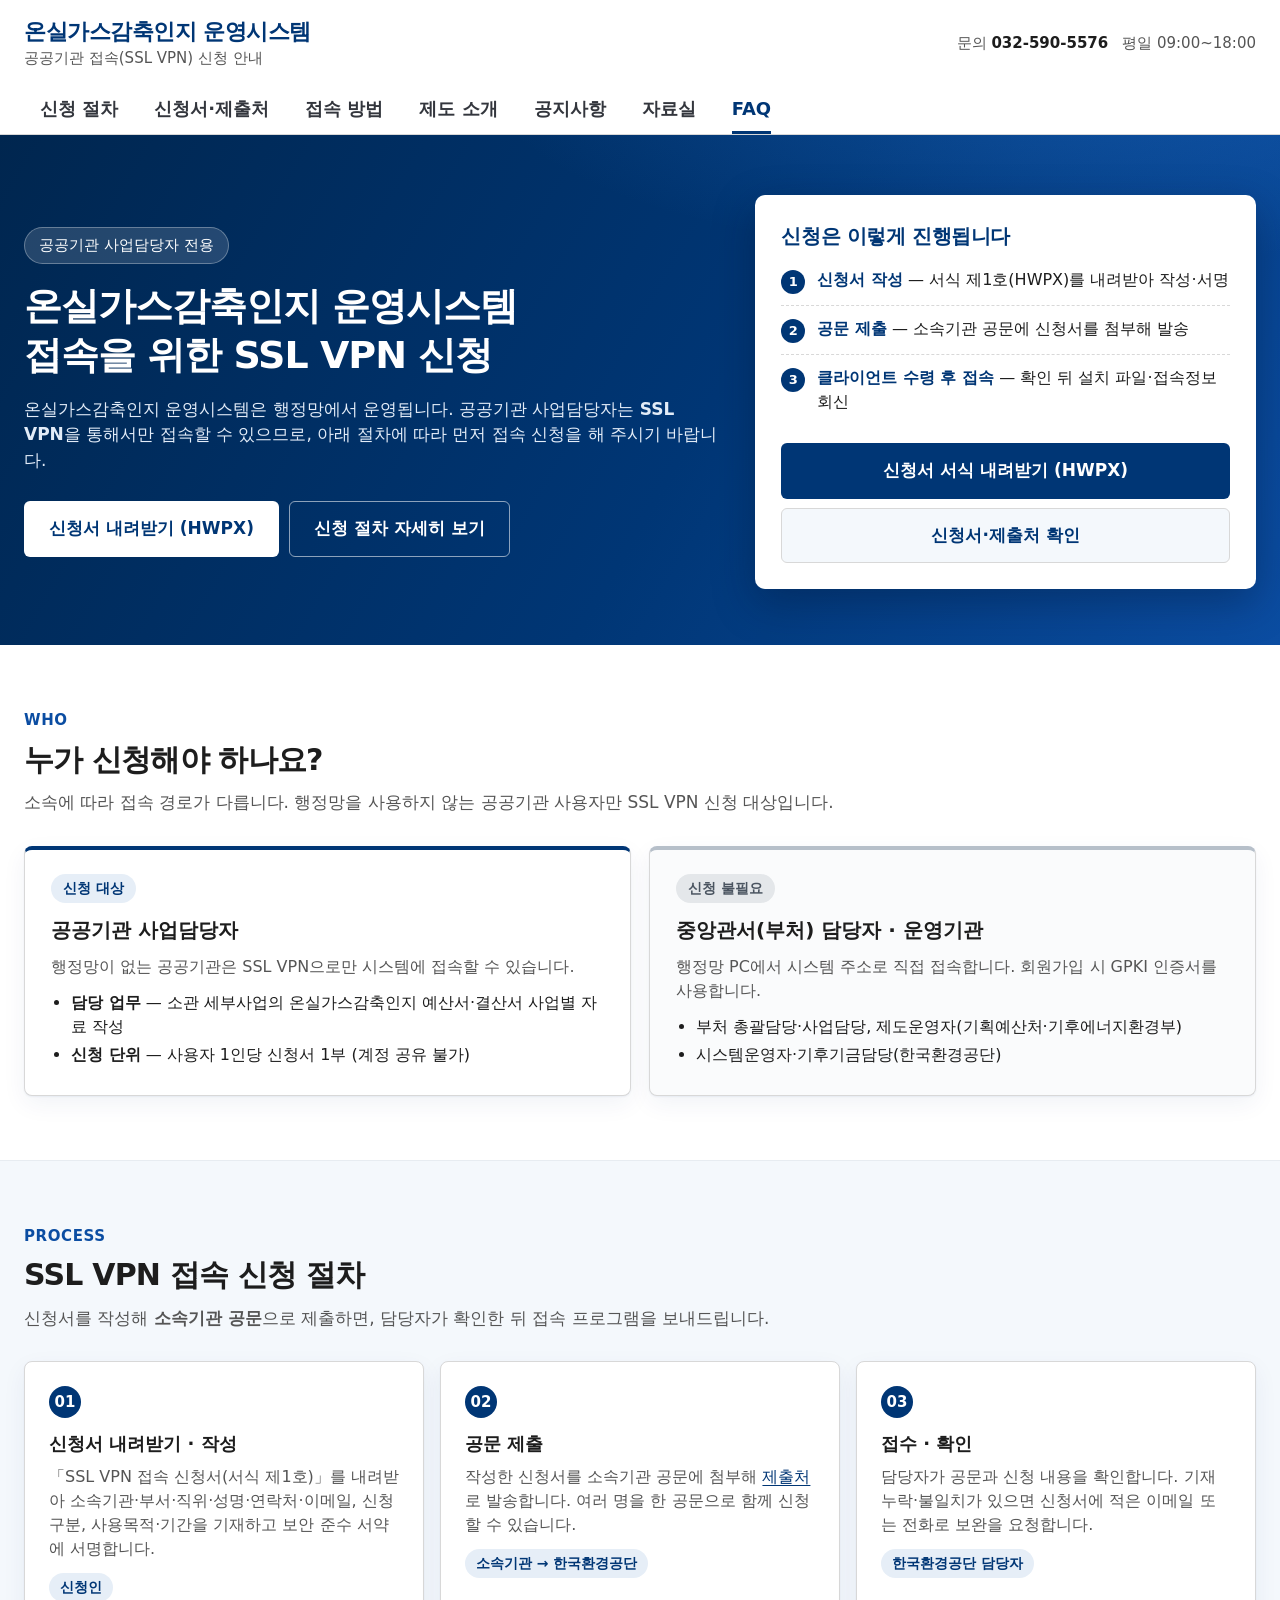
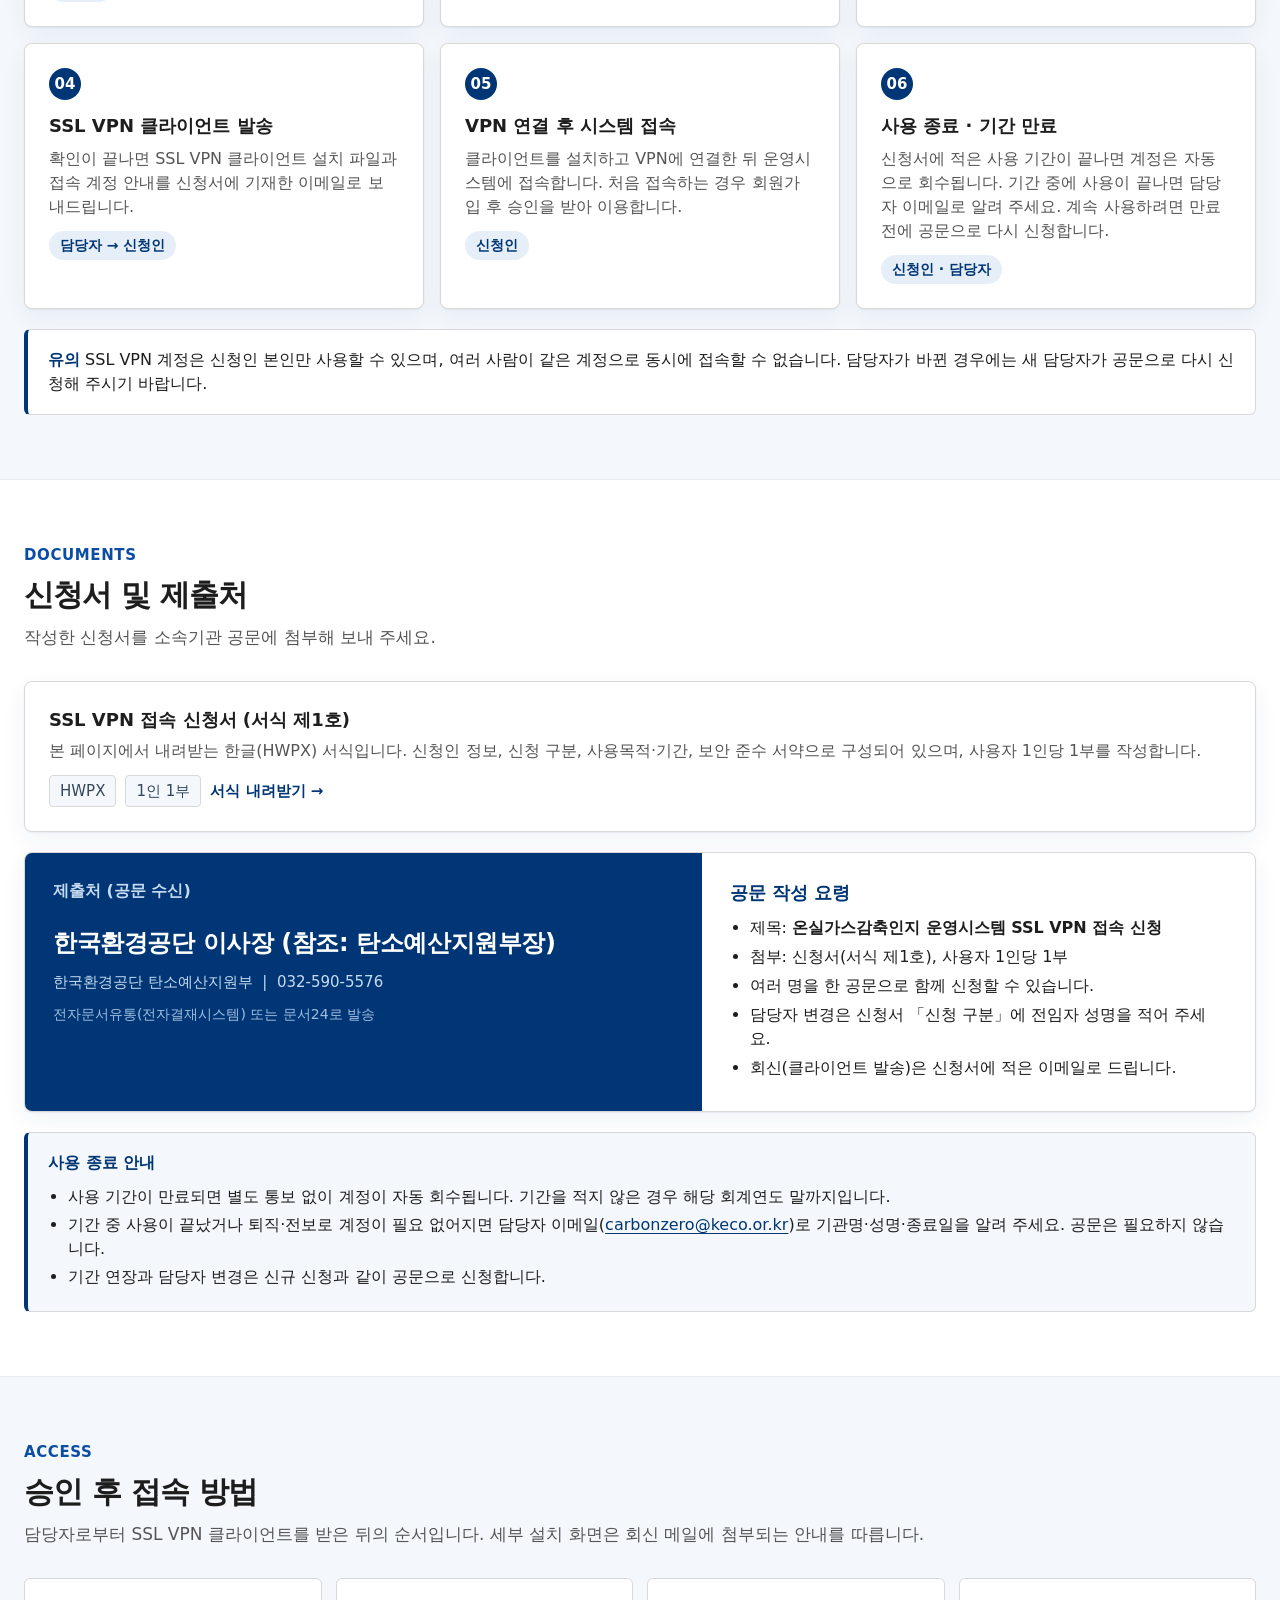
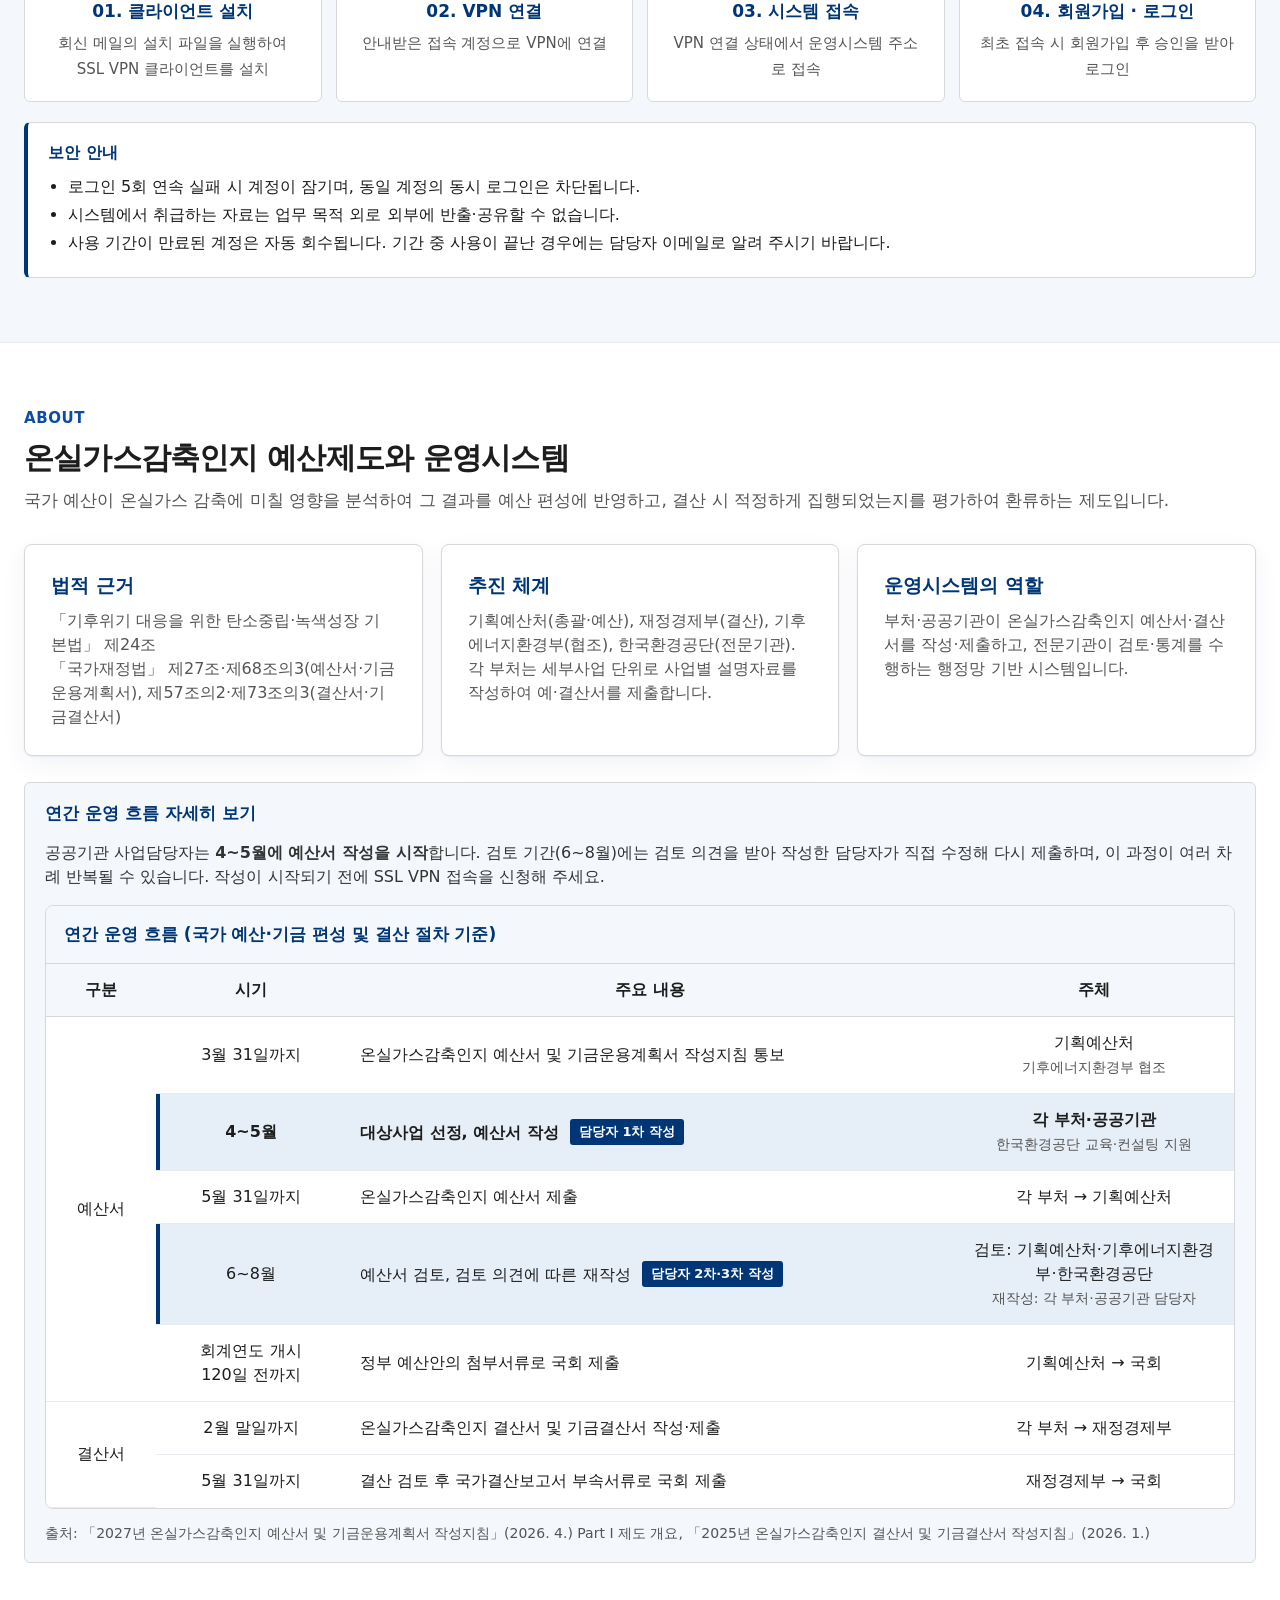
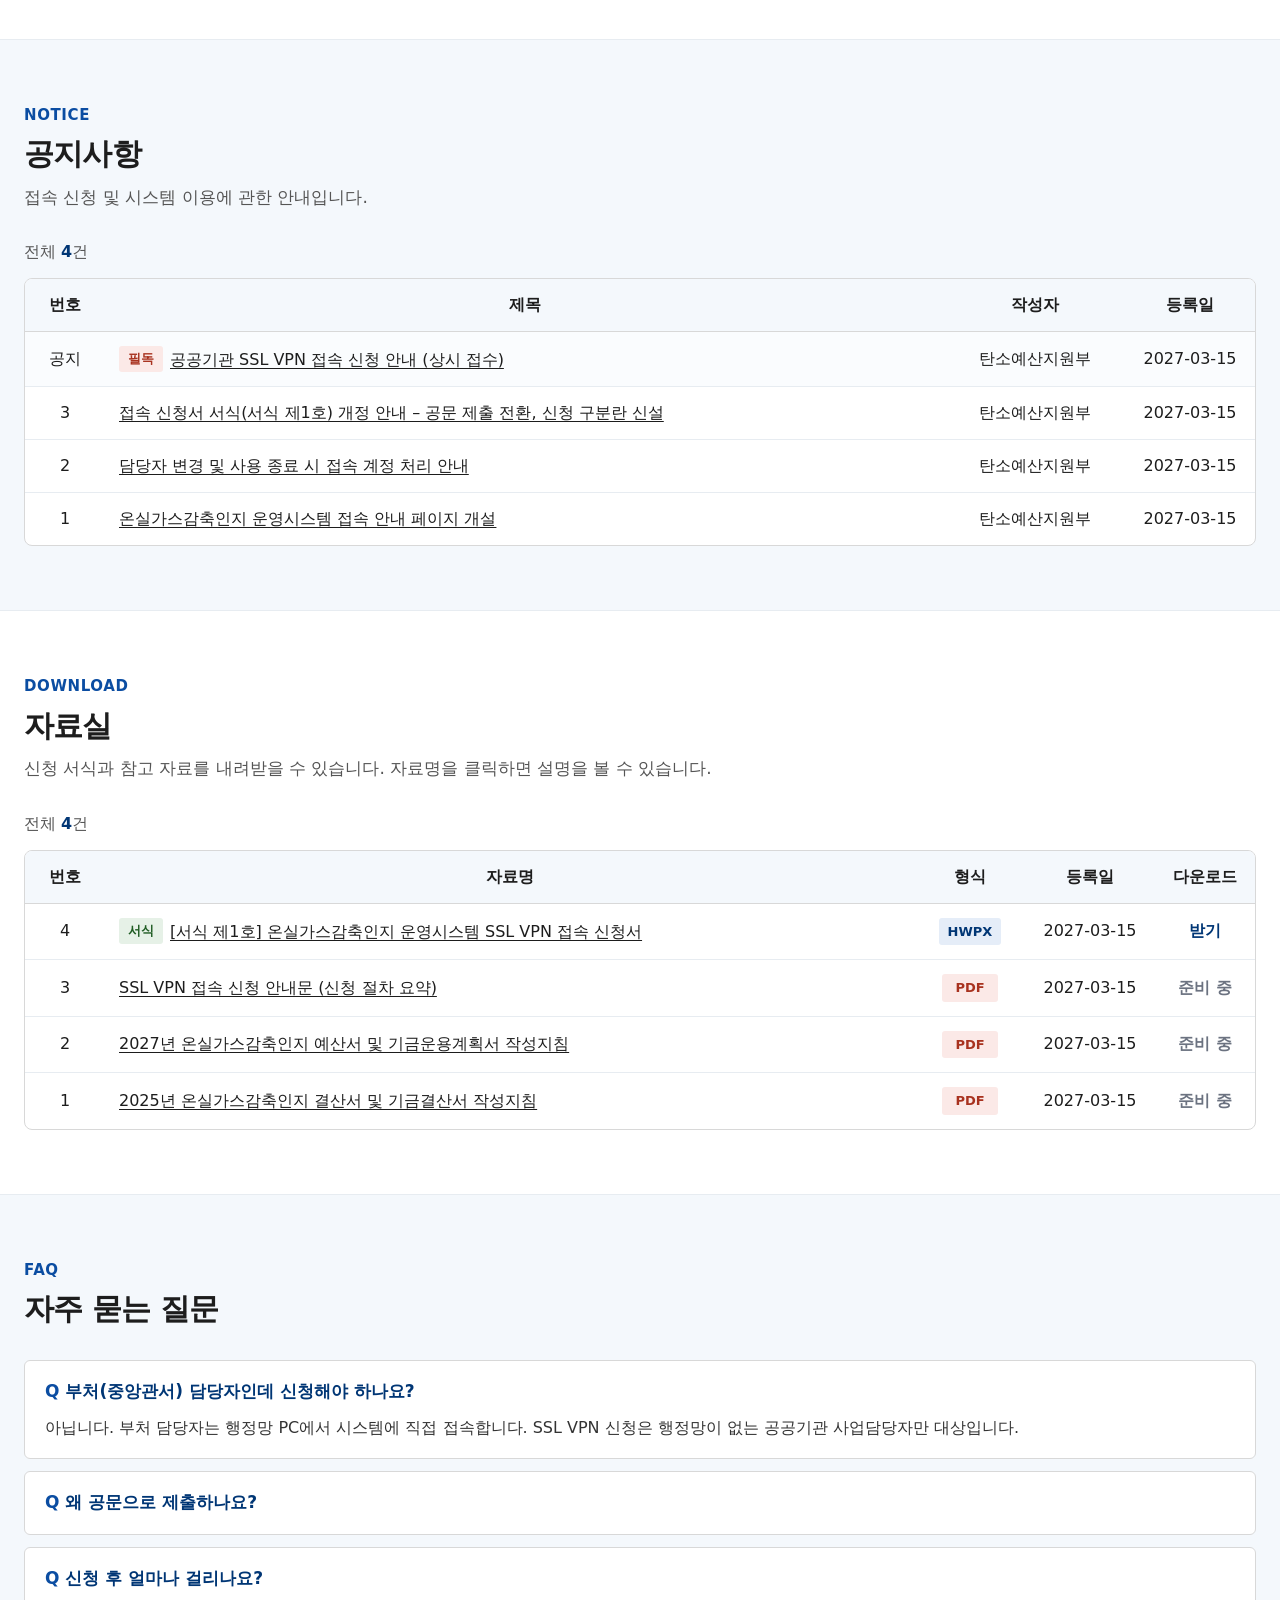
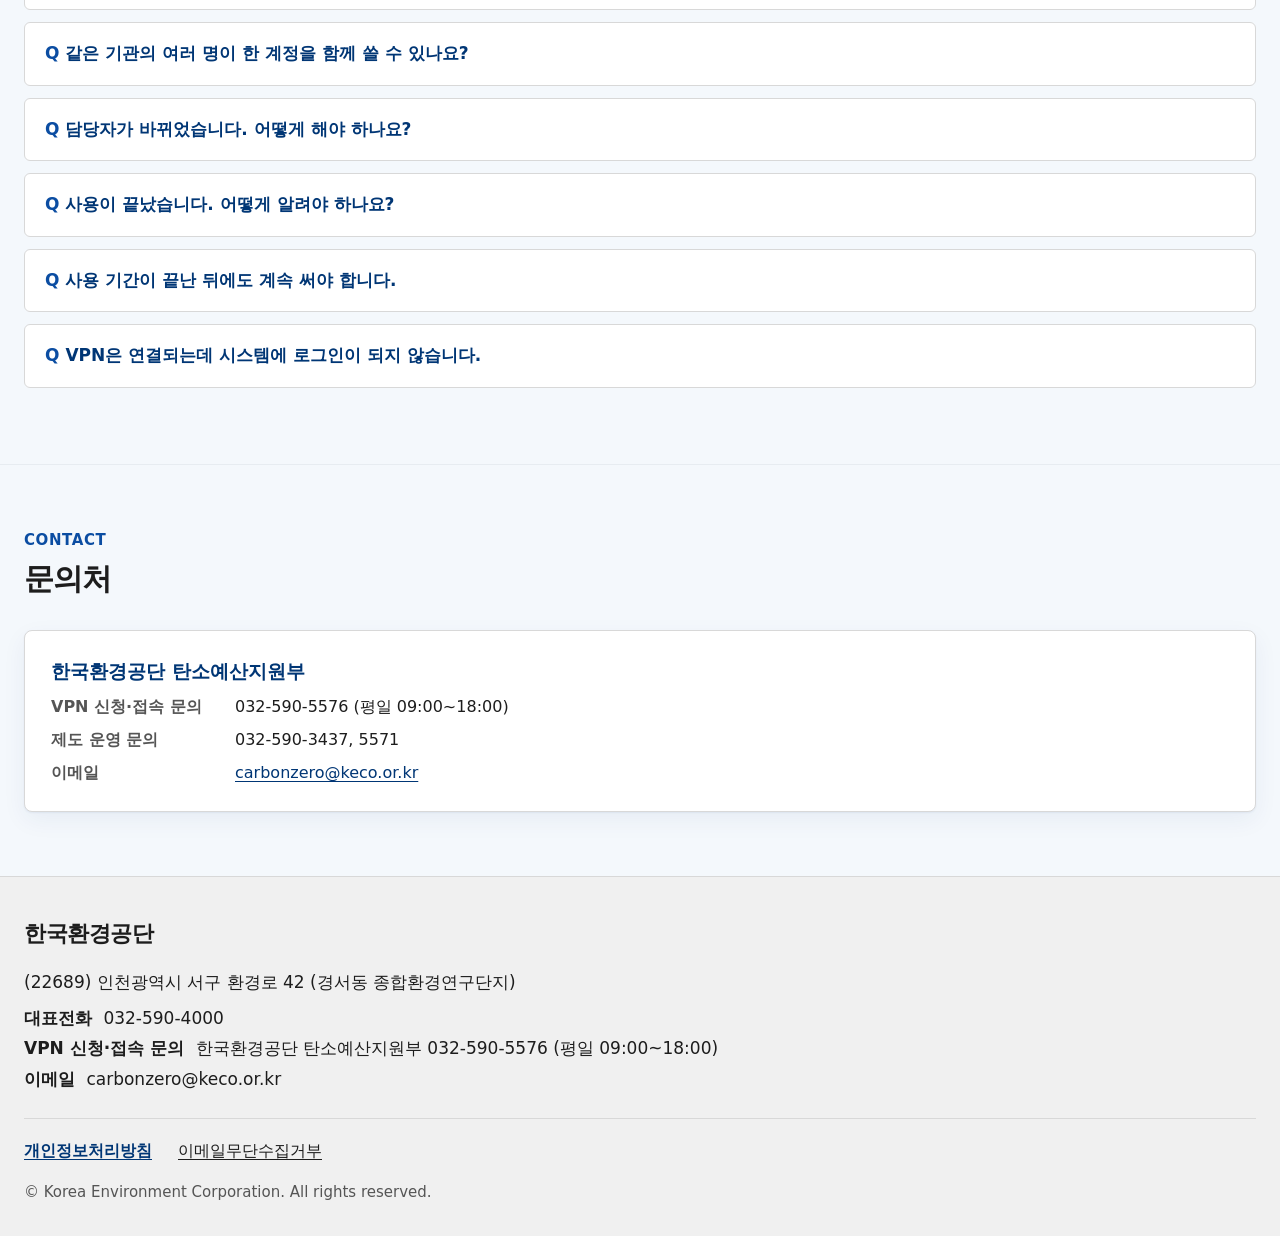
==== commit 6e8a95ac: "연간 운영 흐름: 검토 후 재작성은 작성 담당자가 직접 한다는 점 명시 (1차, 2차·3차 작성) Co-Authored-By: Claude Fable 5.2 <noreply@ant" ====
--- a/index.html
+++ b/index.html
@@ -253,7 +253,7 @@
 
     <details class="more" open>
       <summary>연간 운영 흐름 자세히 보기</summary>
-      <p class="flow-lead">공공기관 사업담당자는 <b>4~5월에 예산서 작성을 시작</b>하고, 예산서 검토 기간(6~8월)에는 검토 의견에 따라 수정·보완합니다. 작성이 시작되기 전에 SSL VPN 접속을 신청해 주세요.</p>
+      <p class="flow-lead">공공기관 사업담당자는 <b>4~5월에 예산서 작성을 시작</b>합니다. 검토 기간(6~8월)에는 검토 의견을 받아 작성한 담당자가 직접 수정해 다시 제출하며, 이 과정이 여러 차례 반복될 수 있습니다. 작성이 시작되기 전에 SSL VPN 접속을 신청해 주세요.</p>
       <div class="tbl-wrap">
         <table>
           <caption>연간 운영 흐름 (국가 예산·기금 편성 및 결산 절차 기준)</caption>
@@ -262,9 +262,9 @@
           </thead>
           <tbody>
             <tr><td rowspan="5">예산서</td><td>3월 31일까지</td><td class="subj">온실가스감축인지 예산서 및 기금운용계획서 작성지침 통보</td><td>기획예산처<br><span class="sub">기후에너지환경부 협조</span></td></tr>
-            <tr class="mine"><td><b>4~5월</b></td><td class="subj"><b>대상사업 선정, 예산서 작성</b> <span class="badge badge-mine">공공기관 담당자 작성</span></td><td><b>각 부처·공공기관</b><br><span class="sub">한국환경공단 교육·컨설팅 지원</span></td></tr>
+            <tr class="mine"><td><b>4~5월</b></td><td class="subj"><b>대상사업 선정, 예산서 작성</b> <span class="badge badge-mine">담당자 1차 작성</span></td><td><b>각 부처·공공기관</b><br><span class="sub">한국환경공단 교육·컨설팅 지원</span></td></tr>
             <tr><td>5월 31일까지</td><td class="subj">온실가스감축인지 예산서 제출</td><td>각 부처 → 기획예산처</td></tr>
-            <tr class="mine"><td>6~8월</td><td class="subj">예산서 검토 <span class="badge badge-mine">공공기관 담당자 수정·보완</span></td><td>기획예산처·기후에너지환경부·한국환경공단</td></tr>
+            <tr class="mine"><td>6~8월</td><td class="subj">예산서 검토, 검토 의견에 따른 재작성 <span class="badge badge-mine">담당자 2차·3차 작성</span></td><td>검토: 기획예산처·기후에너지환경부·한국환경공단<br><span class="sub">재작성: 각 부처·공공기관 담당자</span></td></tr>
             <tr><td>회계연도 개시<br>120일 전까지</td><td class="subj">정부 예산안의 첨부서류로 국회 제출</td><td>기획예산처 → 국회</td></tr>
             <tr><td rowspan="2">결산서</td><td>2월 말일까지</td><td class="subj">온실가스감축인지 결산서 및 기금결산서 작성·제출</td><td>각 부처 → 재정경제부</td></tr>
             <tr><td>5월 31일까지</td><td class="subj">결산 검토 후 국가결산보고서 부속서류로 국회 제출</td><td>재정경제부 → 국회</td></tr>
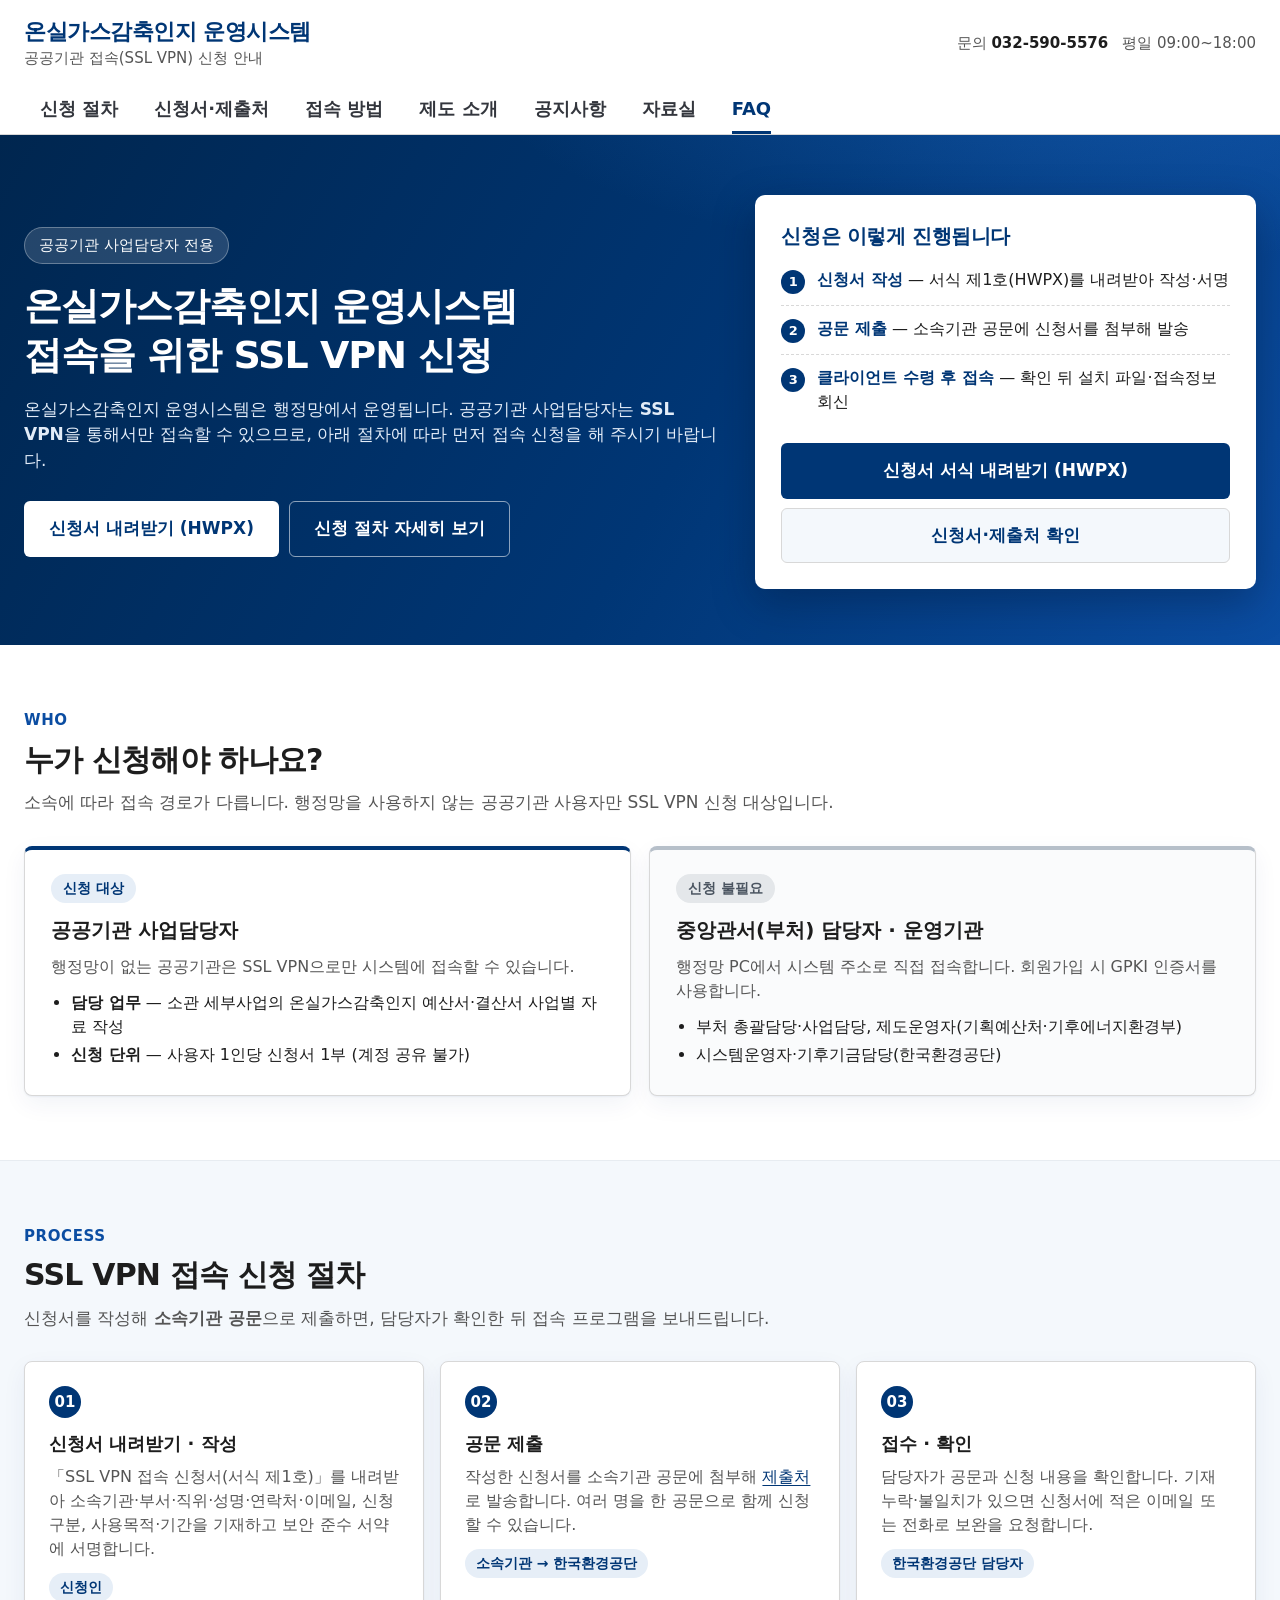
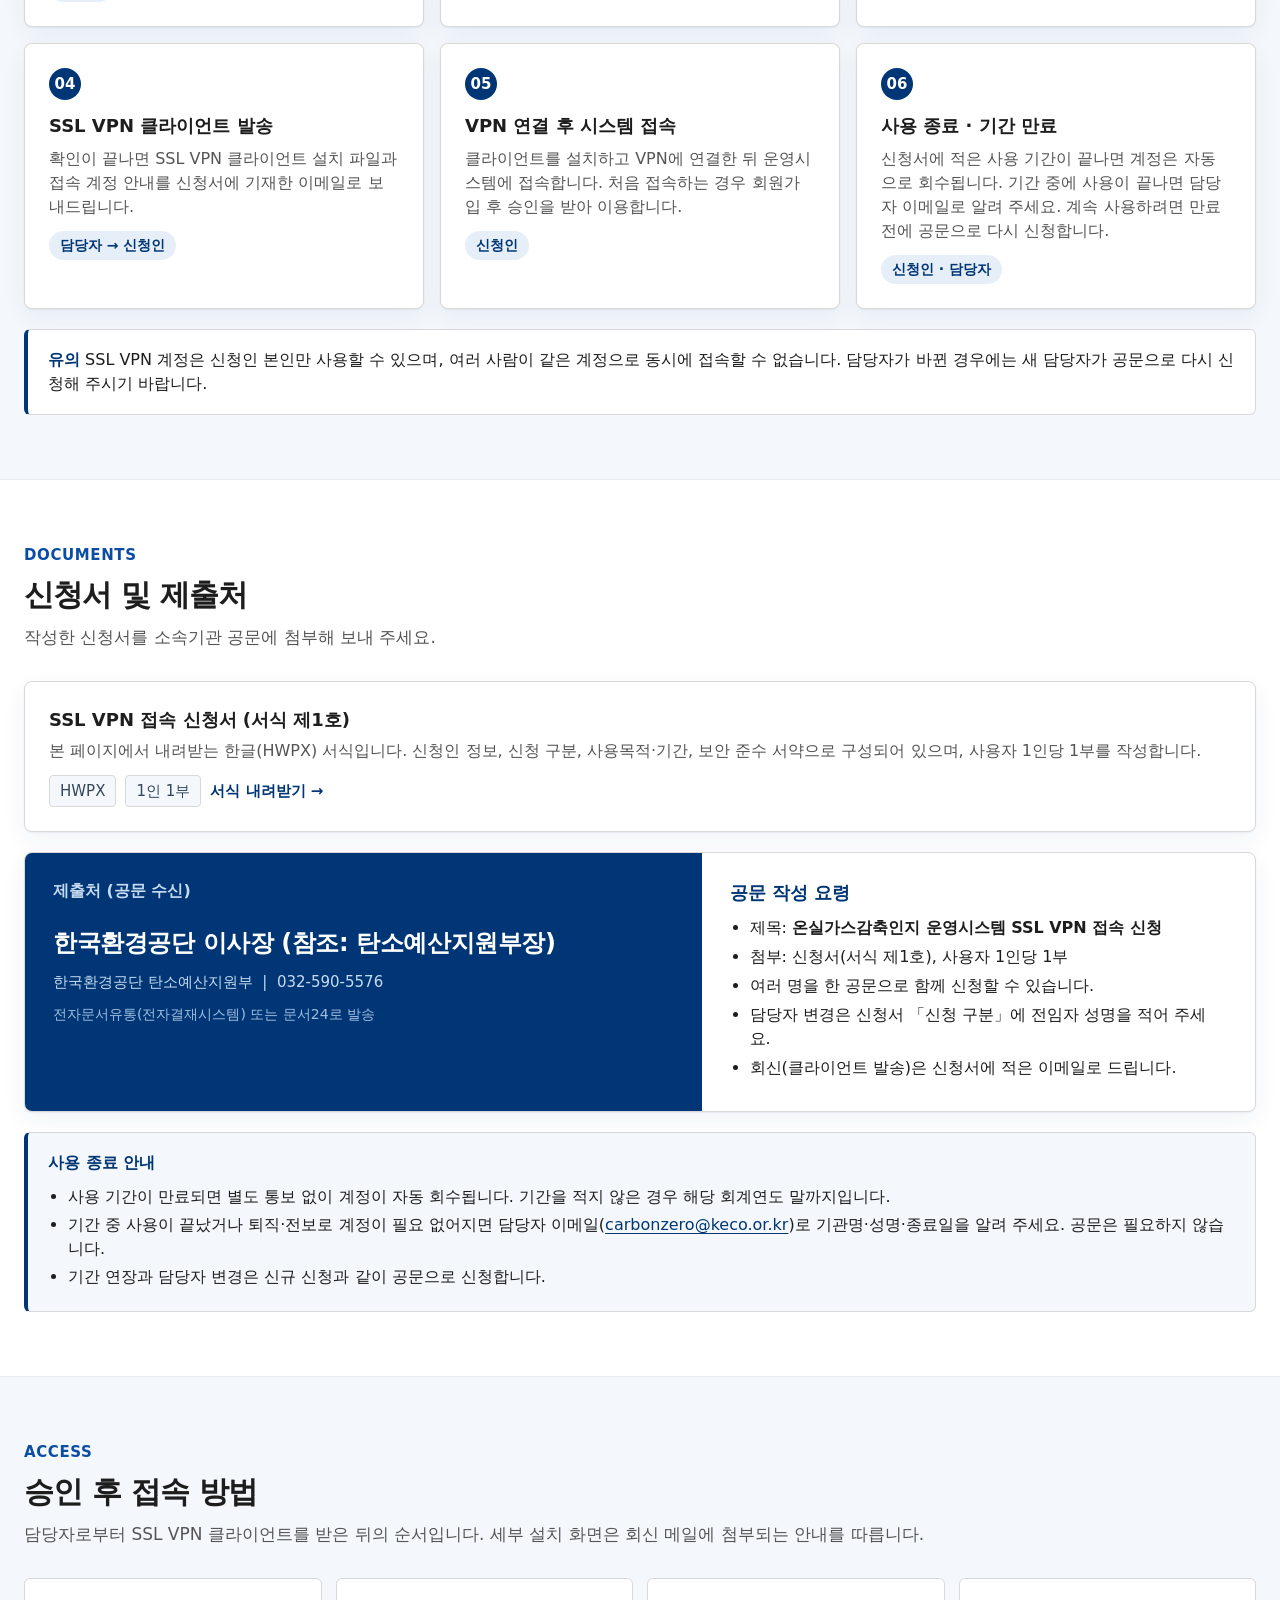
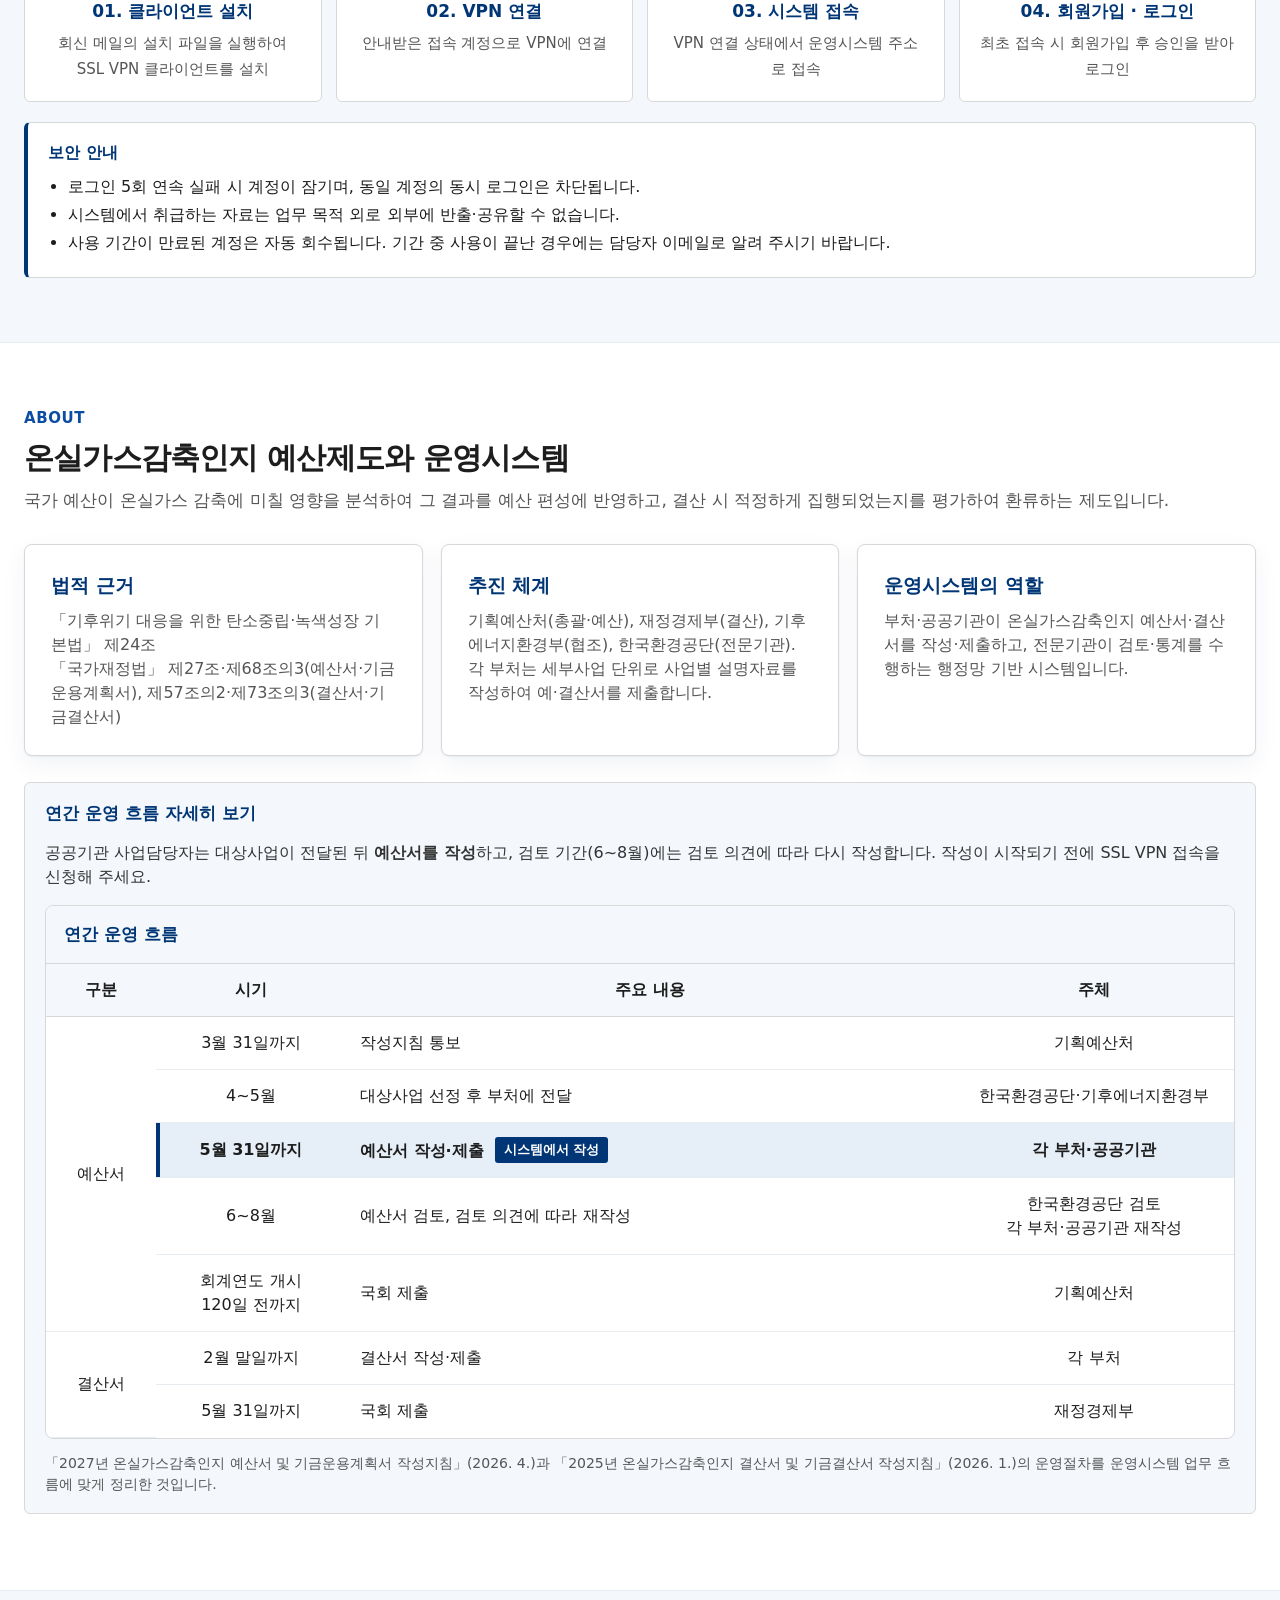
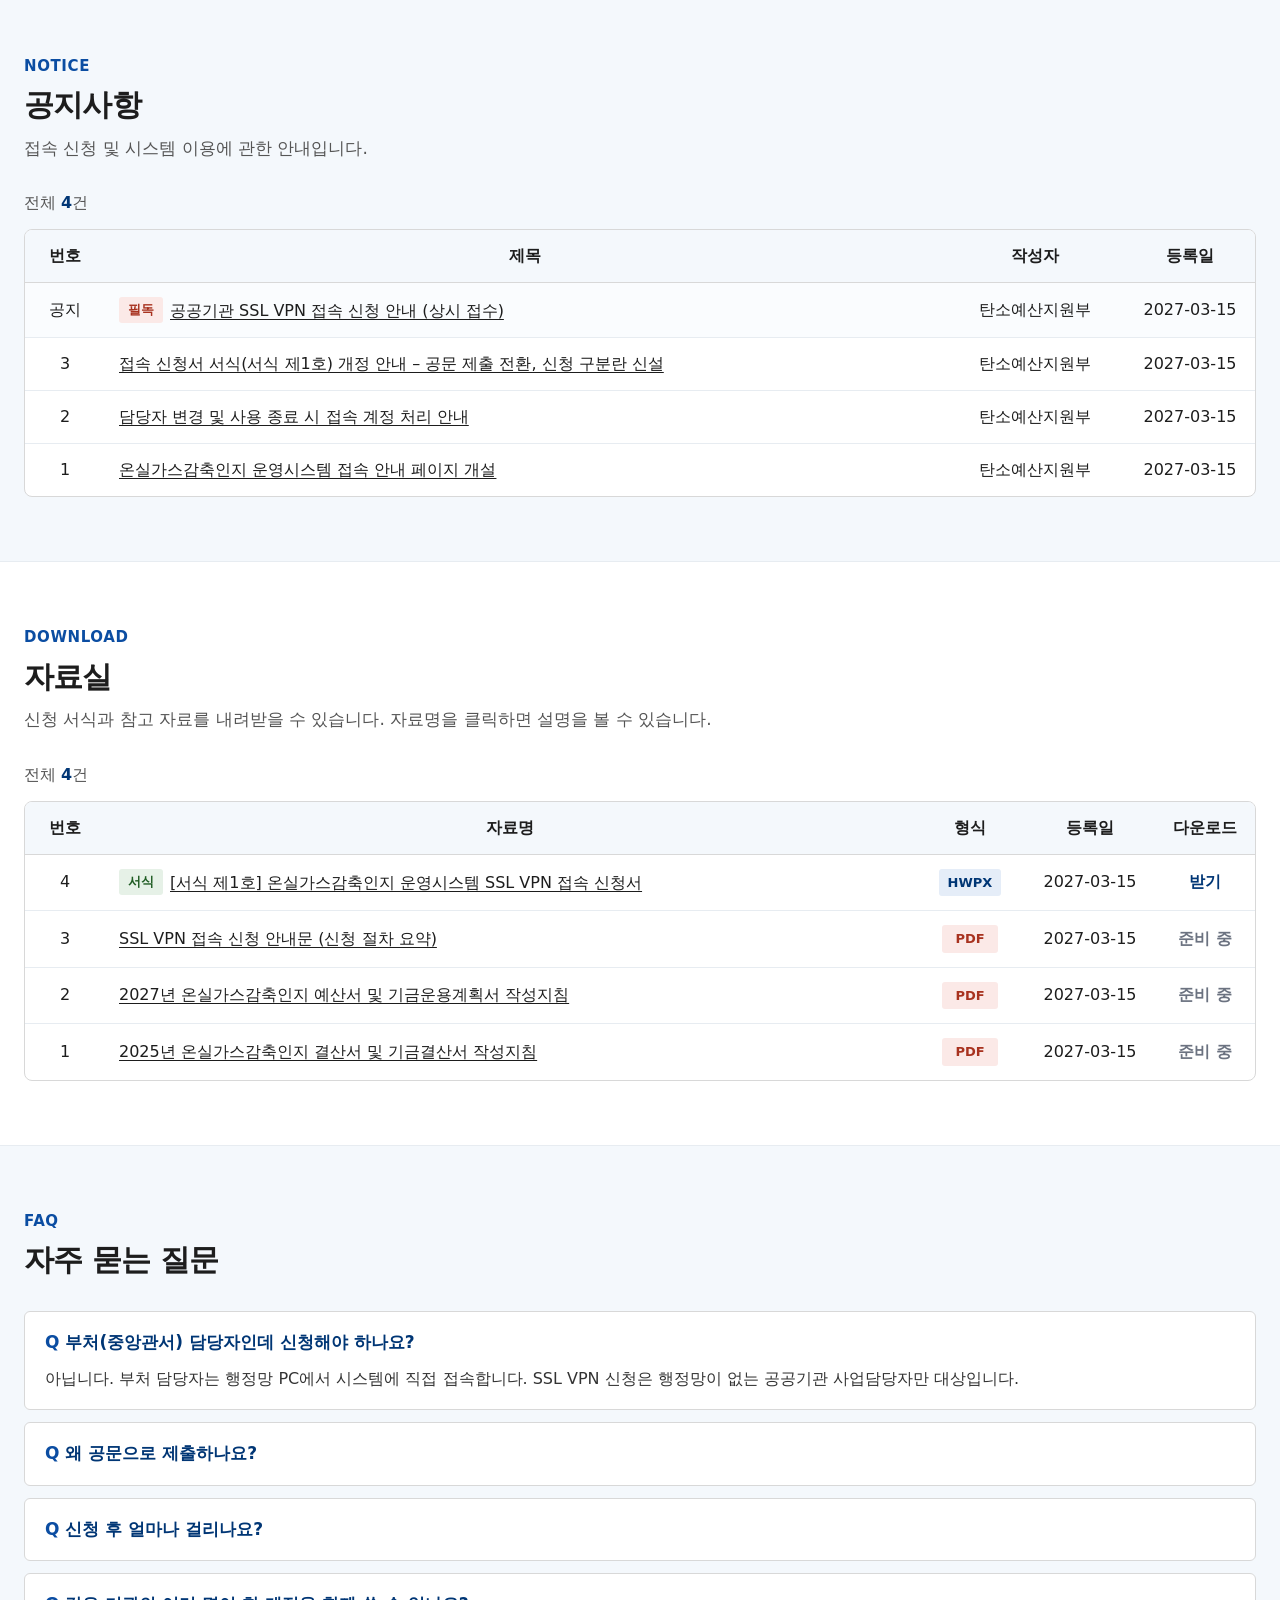
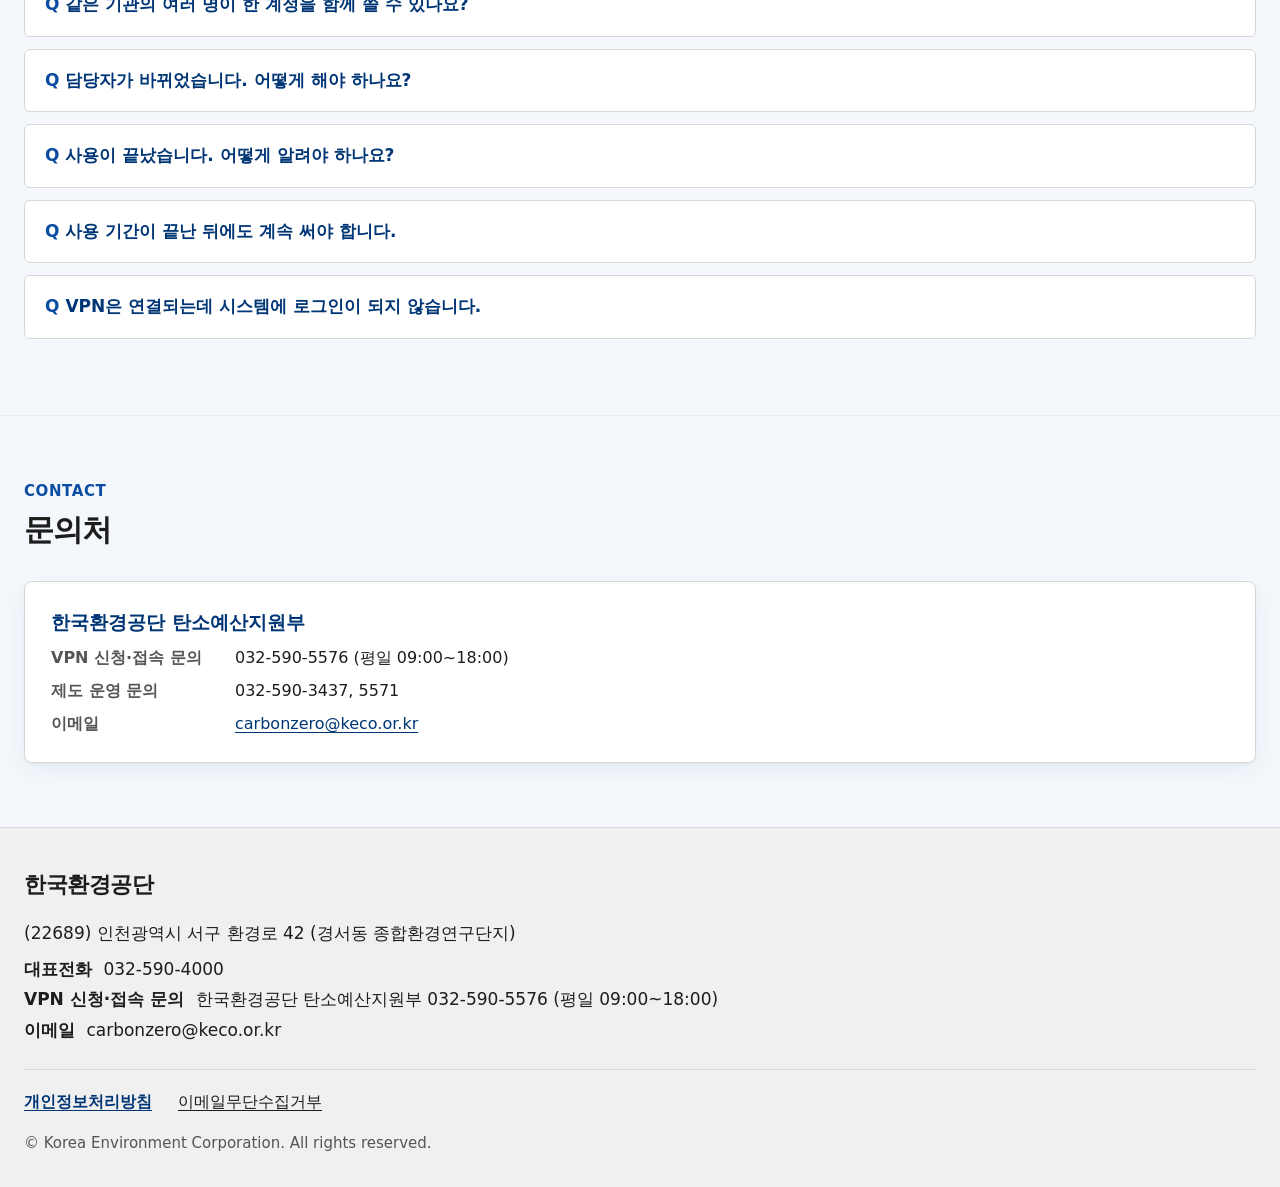
==== commit 008e36e3: "연간 운영 흐름: 운영시스템 업무 흐름 기준으로 재구성, 주체 단순화, 예산서 작성 행만 강조 Co-Authored-By: Claude Fable 5.2 <noreply@anthr" ====
--- a/index.html
+++ b/index.html
@@ -253,25 +253,25 @@
 
     <details class="more" open>
       <summary>연간 운영 흐름 자세히 보기</summary>
-      <p class="flow-lead">공공기관 사업담당자는 <b>4~5월에 예산서 작성을 시작</b>합니다. 검토 기간(6~8월)에는 검토 의견을 받아 작성한 담당자가 직접 수정해 다시 제출하며, 이 과정이 여러 차례 반복될 수 있습니다. 작성이 시작되기 전에 SSL VPN 접속을 신청해 주세요.</p>
+      <p class="flow-lead">공공기관 사업담당자는 대상사업이 전달된 뒤 <b>예산서를 작성</b>하고, 검토 기간(6~8월)에는 검토 의견에 따라 다시 작성합니다. 작성이 시작되기 전에 SSL VPN 접속을 신청해 주세요.</p>
       <div class="tbl-wrap">
         <table>
-          <caption>연간 운영 흐름 (국가 예산·기금 편성 및 결산 절차 기준)</caption>
+          <caption>연간 운영 흐름</caption>
           <thead>
             <tr><th scope="col" style="width:110px">구분</th><th scope="col" style="width:190px">시기</th><th scope="col">주요 내용</th><th scope="col" style="width:280px">주체</th></tr>
           </thead>
           <tbody>
-            <tr><td rowspan="5">예산서</td><td>3월 31일까지</td><td class="subj">온실가스감축인지 예산서 및 기금운용계획서 작성지침 통보</td><td>기획예산처<br><span class="sub">기후에너지환경부 협조</span></td></tr>
-            <tr class="mine"><td><b>4~5월</b></td><td class="subj"><b>대상사업 선정, 예산서 작성</b> <span class="badge badge-mine">담당자 1차 작성</span></td><td><b>각 부처·공공기관</b><br><span class="sub">한국환경공단 교육·컨설팅 지원</span></td></tr>
-            <tr><td>5월 31일까지</td><td class="subj">온실가스감축인지 예산서 제출</td><td>각 부처 → 기획예산처</td></tr>
-            <tr class="mine"><td>6~8월</td><td class="subj">예산서 검토, 검토 의견에 따른 재작성 <span class="badge badge-mine">담당자 2차·3차 작성</span></td><td>검토: 기획예산처·기후에너지환경부·한국환경공단<br><span class="sub">재작성: 각 부처·공공기관 담당자</span></td></tr>
-            <tr><td>회계연도 개시<br>120일 전까지</td><td class="subj">정부 예산안의 첨부서류로 국회 제출</td><td>기획예산처 → 국회</td></tr>
-            <tr><td rowspan="2">결산서</td><td>2월 말일까지</td><td class="subj">온실가스감축인지 결산서 및 기금결산서 작성·제출</td><td>각 부처 → 재정경제부</td></tr>
-            <tr><td>5월 31일까지</td><td class="subj">결산 검토 후 국가결산보고서 부속서류로 국회 제출</td><td>재정경제부 → 국회</td></tr>
+            <tr><td rowspan="5">예산서</td><td>3월 31일까지</td><td class="subj">작성지침 통보</td><td>기획예산처</td></tr>
+            <tr><td>4~5월</td><td class="subj">대상사업 선정 후 부처에 전달</td><td>한국환경공단·기후에너지환경부</td></tr>
+            <tr class="mine"><td><b>5월 31일까지</b></td><td class="subj"><b>예산서 작성·제출</b> <span class="badge badge-mine">시스템에서 작성</span></td><td><b>각 부처·공공기관</b></td></tr>
+            <tr><td>6~8월</td><td class="subj">예산서 검토, 검토 의견에 따라 재작성</td><td>한국환경공단 검토<br>각 부처·공공기관 재작성</td></tr>
+            <tr><td>회계연도 개시<br>120일 전까지</td><td class="subj">국회 제출</td><td>기획예산처</td></tr>
+            <tr><td rowspan="2">결산서</td><td>2월 말일까지</td><td class="subj">결산서 작성·제출</td><td>각 부처</td></tr>
+            <tr><td>5월 31일까지</td><td class="subj">국회 제출</td><td>재정경제부</td></tr>
           </tbody>
         </table>
       </div>
-      <p class="src">출처: 「2027년 온실가스감축인지 예산서 및 기금운용계획서 작성지침」(2026. 4.) Part Ⅰ 제도 개요, 「2025년 온실가스감축인지 결산서 및 기금결산서 작성지침」(2026. 1.)</p>
+      <p class="src">「2027년 온실가스감축인지 예산서 및 기금운용계획서 작성지침」(2026. 4.)과 「2025년 온실가스감축인지 결산서 및 기금결산서 작성지침」(2026. 1.)의 운영절차를 운영시스템 업무 흐름에 맞게 정리한 것입니다.</p>
     </details>
   </div>
 </section>
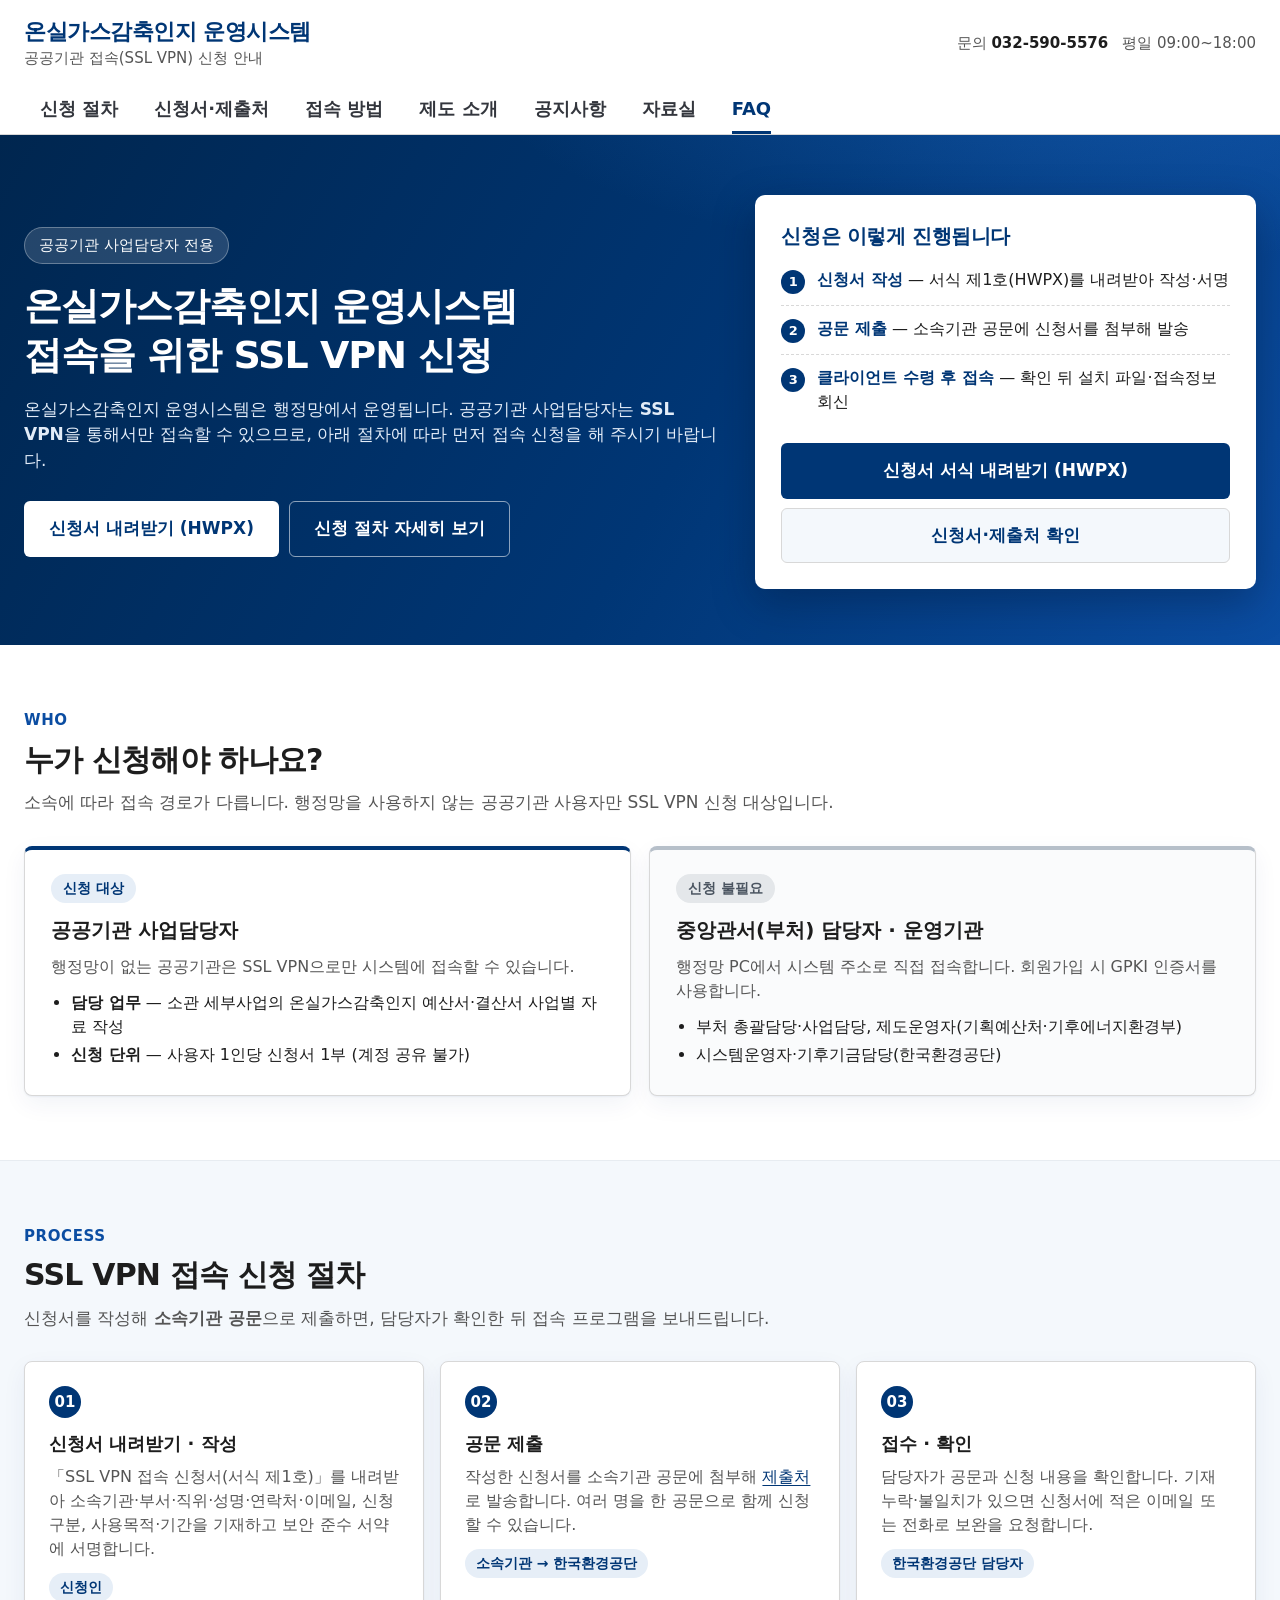
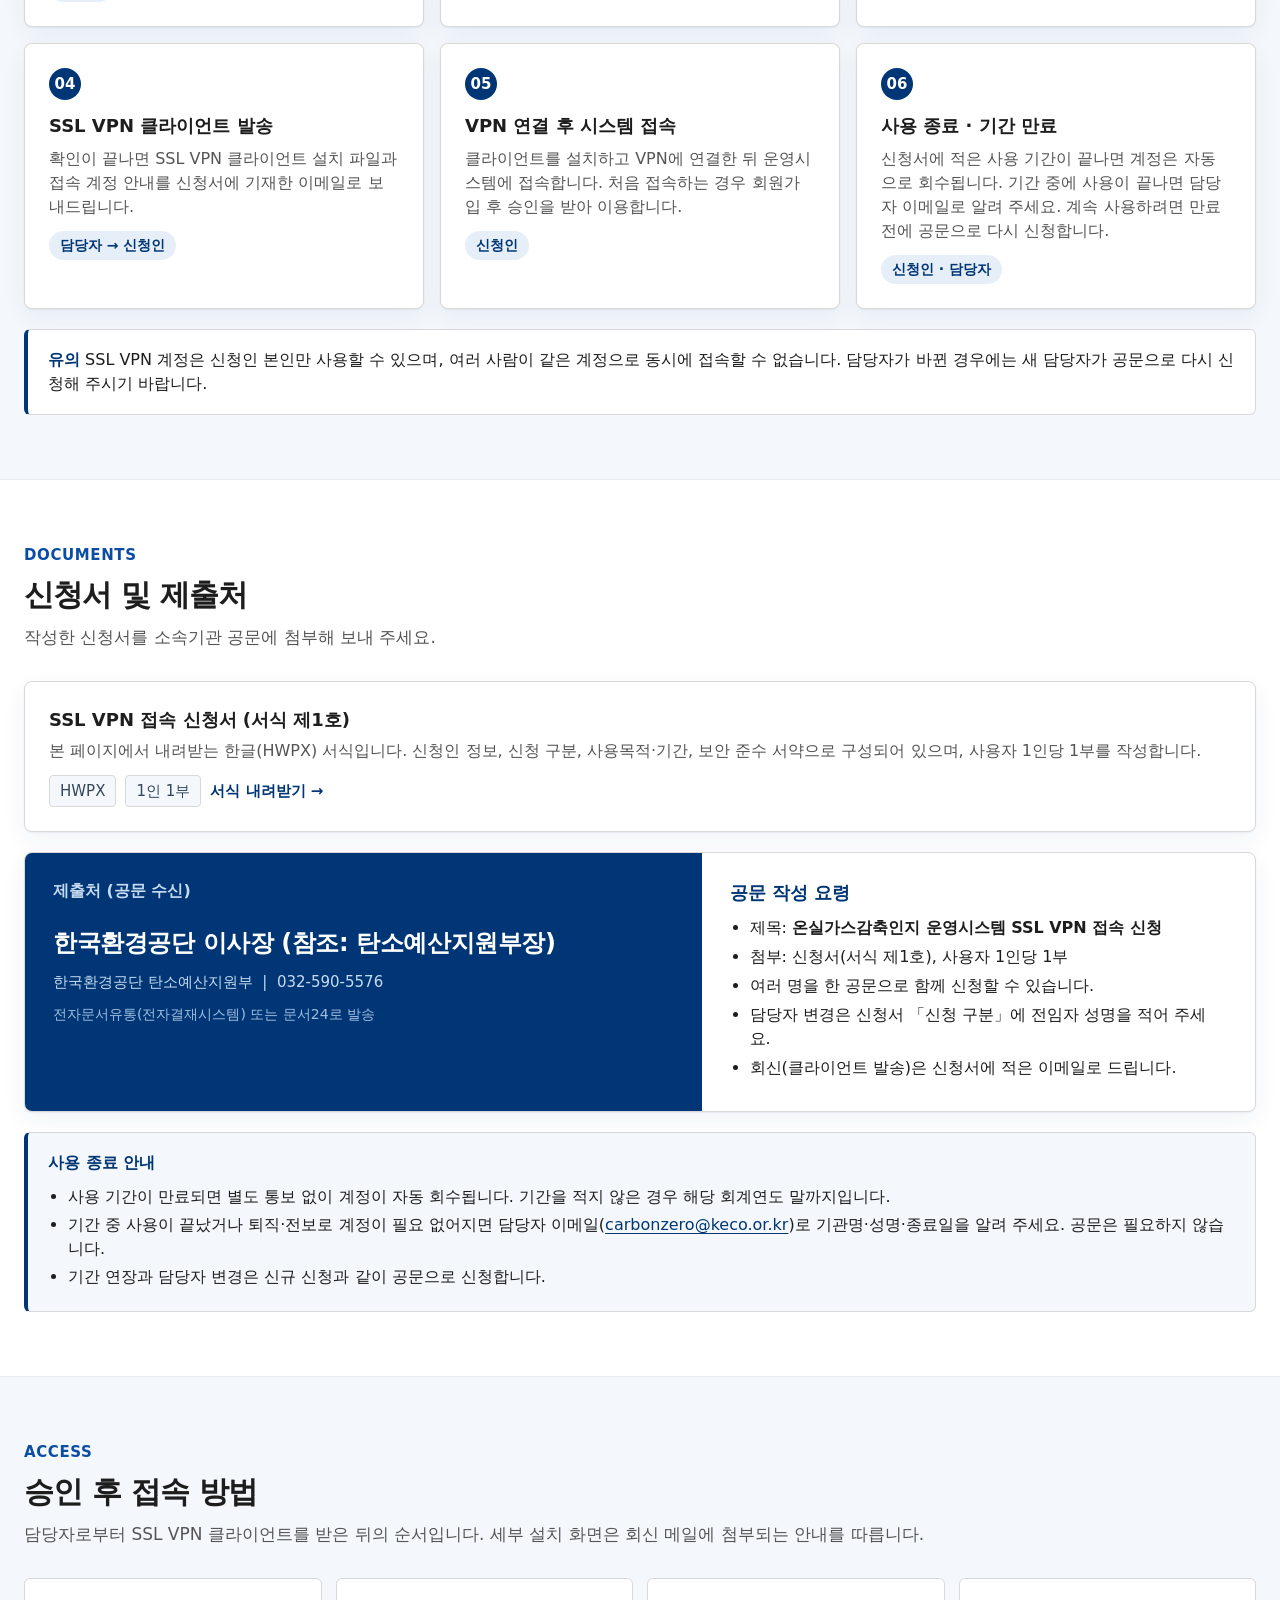
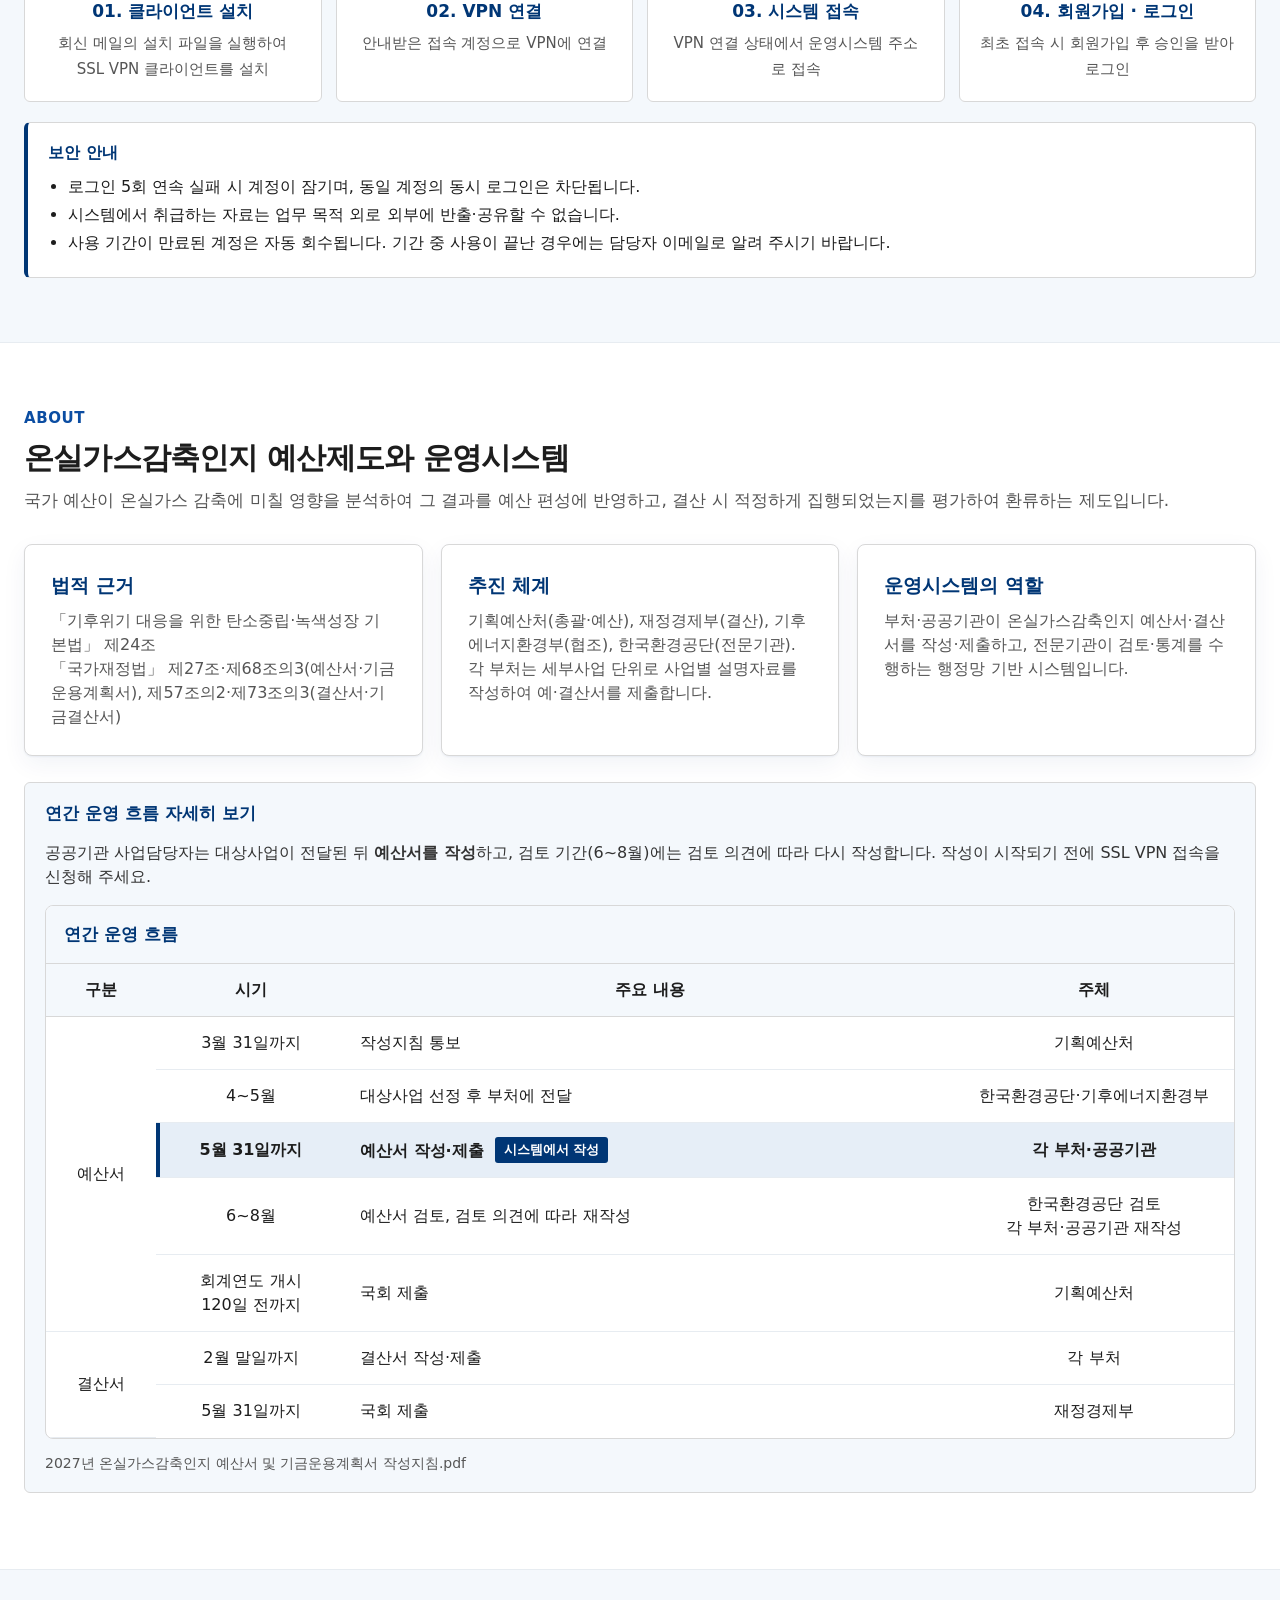
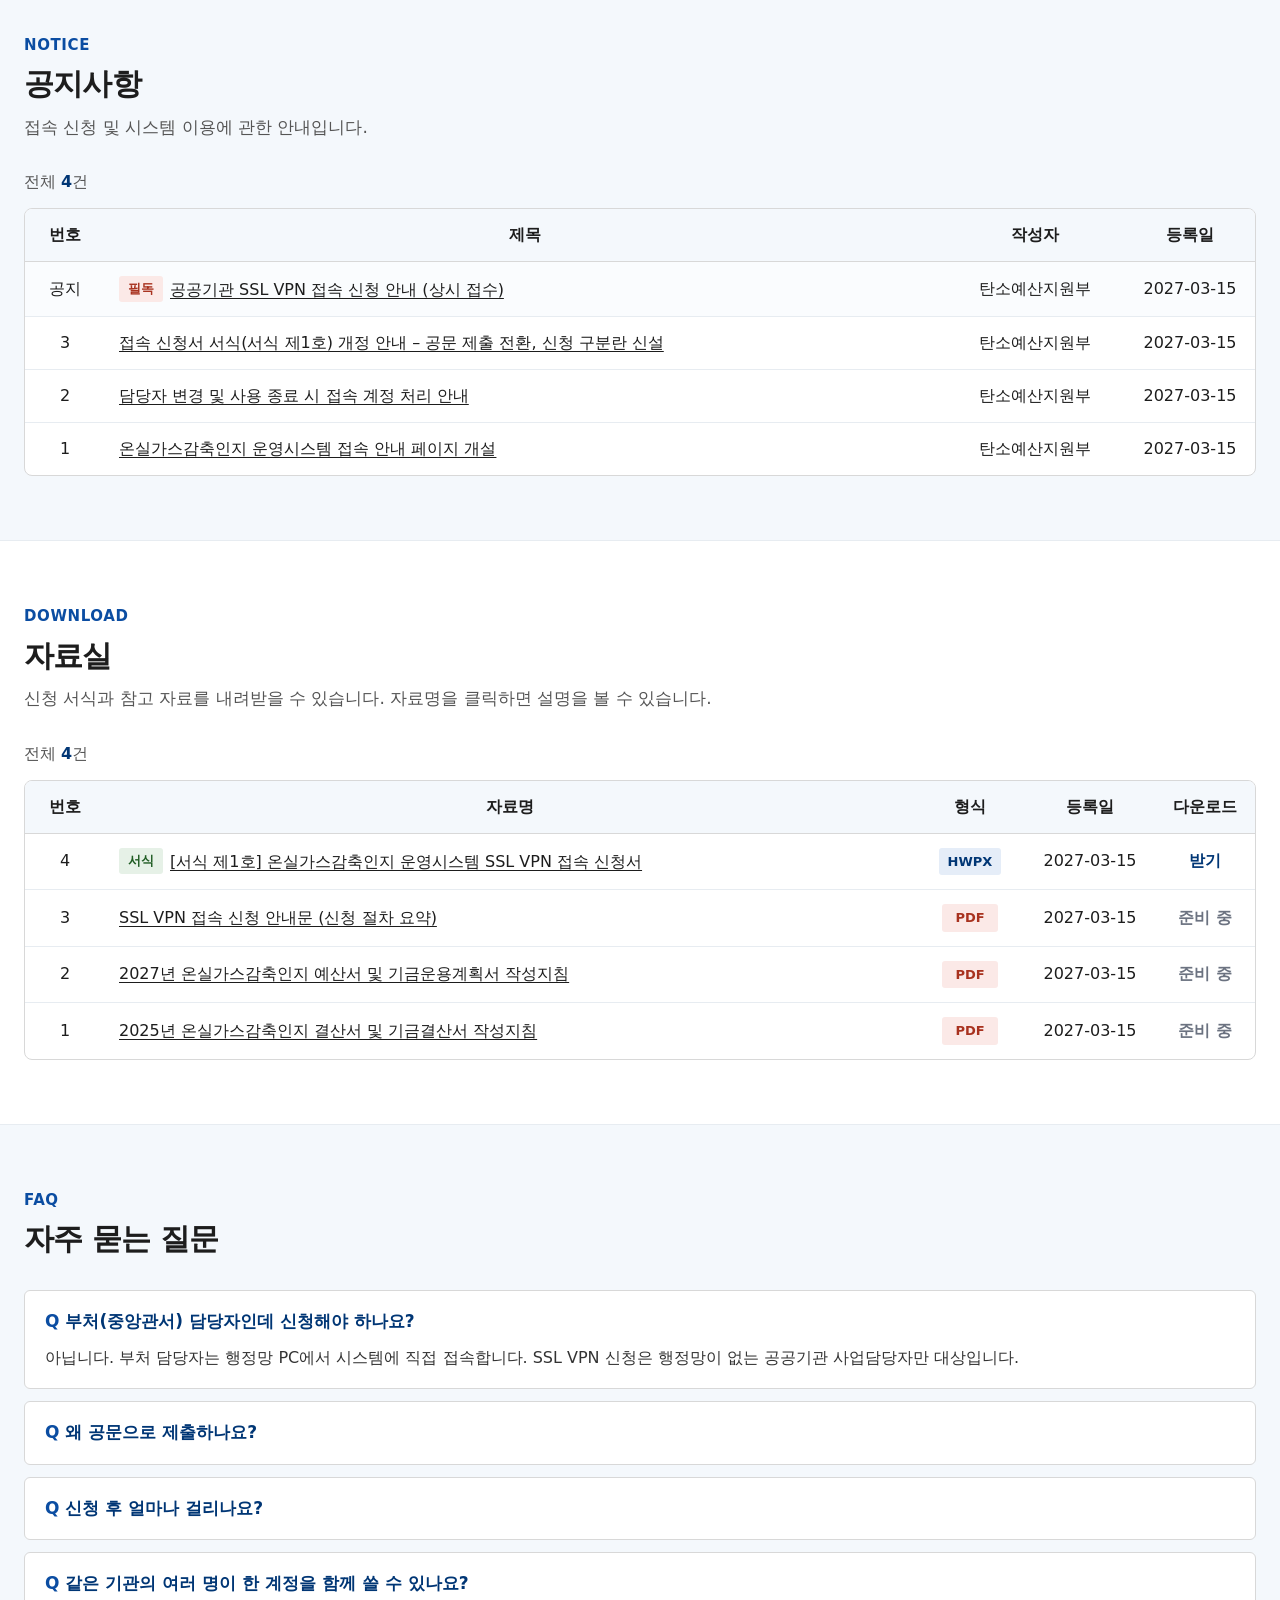
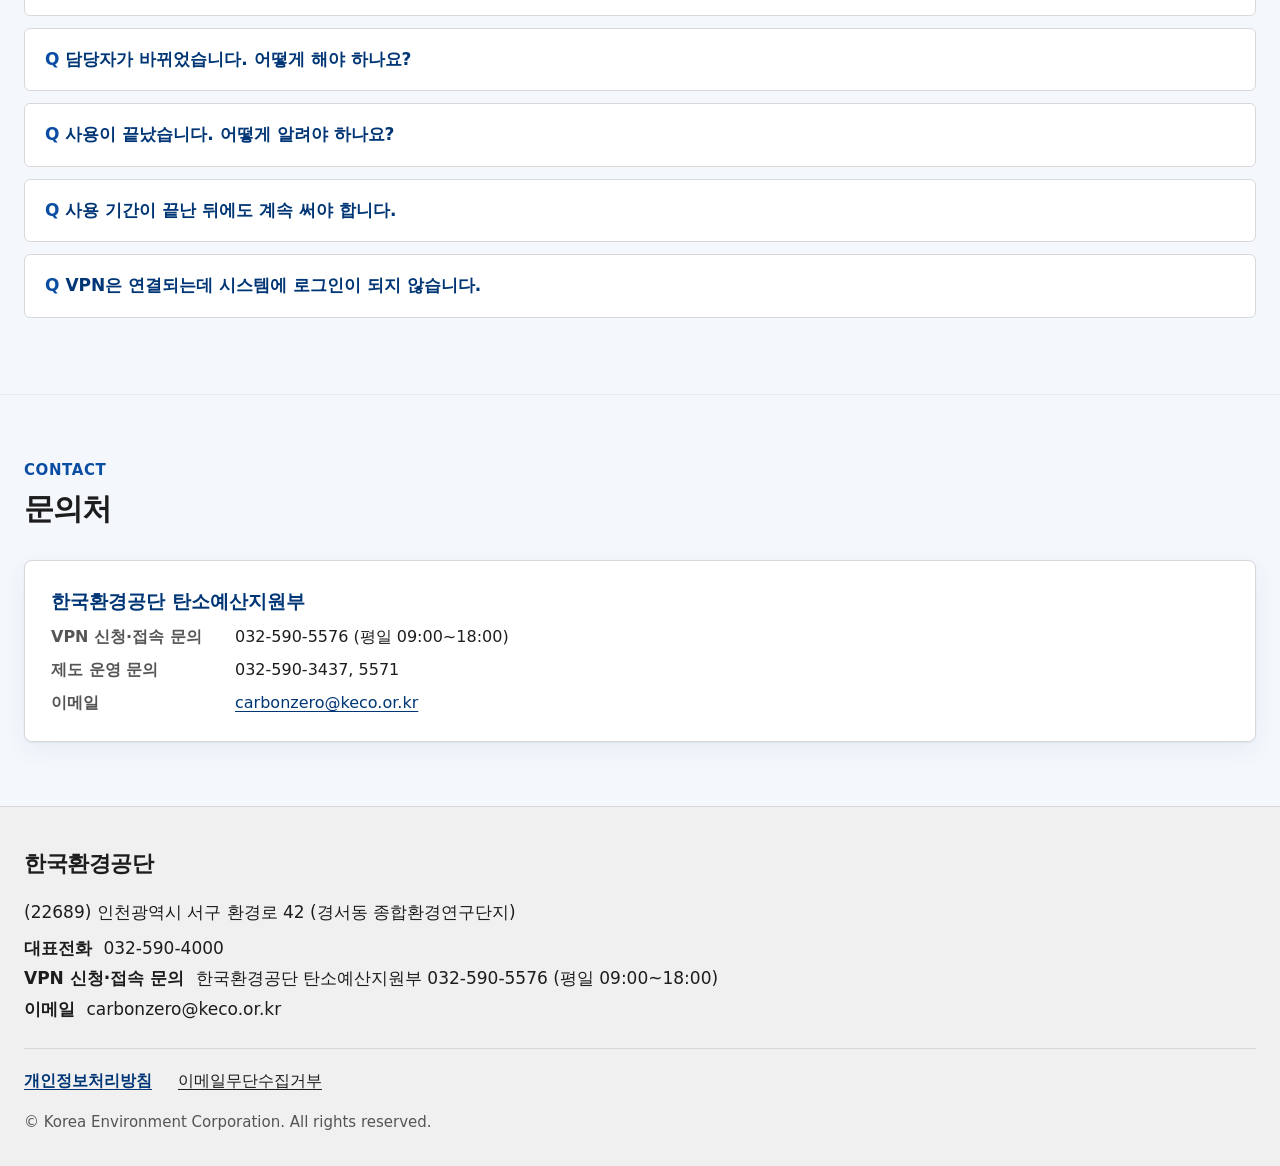
==== commit 1412b8fc: "연간 운영 흐름: 출처 표기를 지침 파일명으로 변경 Co-Authored-By: Claude Fable 5.2 <noreply@anthropic.com>" ====
--- a/index.html
+++ b/index.html
@@ -271,7 +271,7 @@
           </tbody>
         </table>
       </div>
-      <p class="src">「2027년 온실가스감축인지 예산서 및 기금운용계획서 작성지침」(2026. 4.)과 「2025년 온실가스감축인지 결산서 및 기금결산서 작성지침」(2026. 1.)의 운영절차를 운영시스템 업무 흐름에 맞게 정리한 것입니다.</p>
+      <p class="src">2027년 온실가스감축인지 예산서 및 기금운용계획서 작성지침.pdf</p>
     </details>
   </div>
 </section>
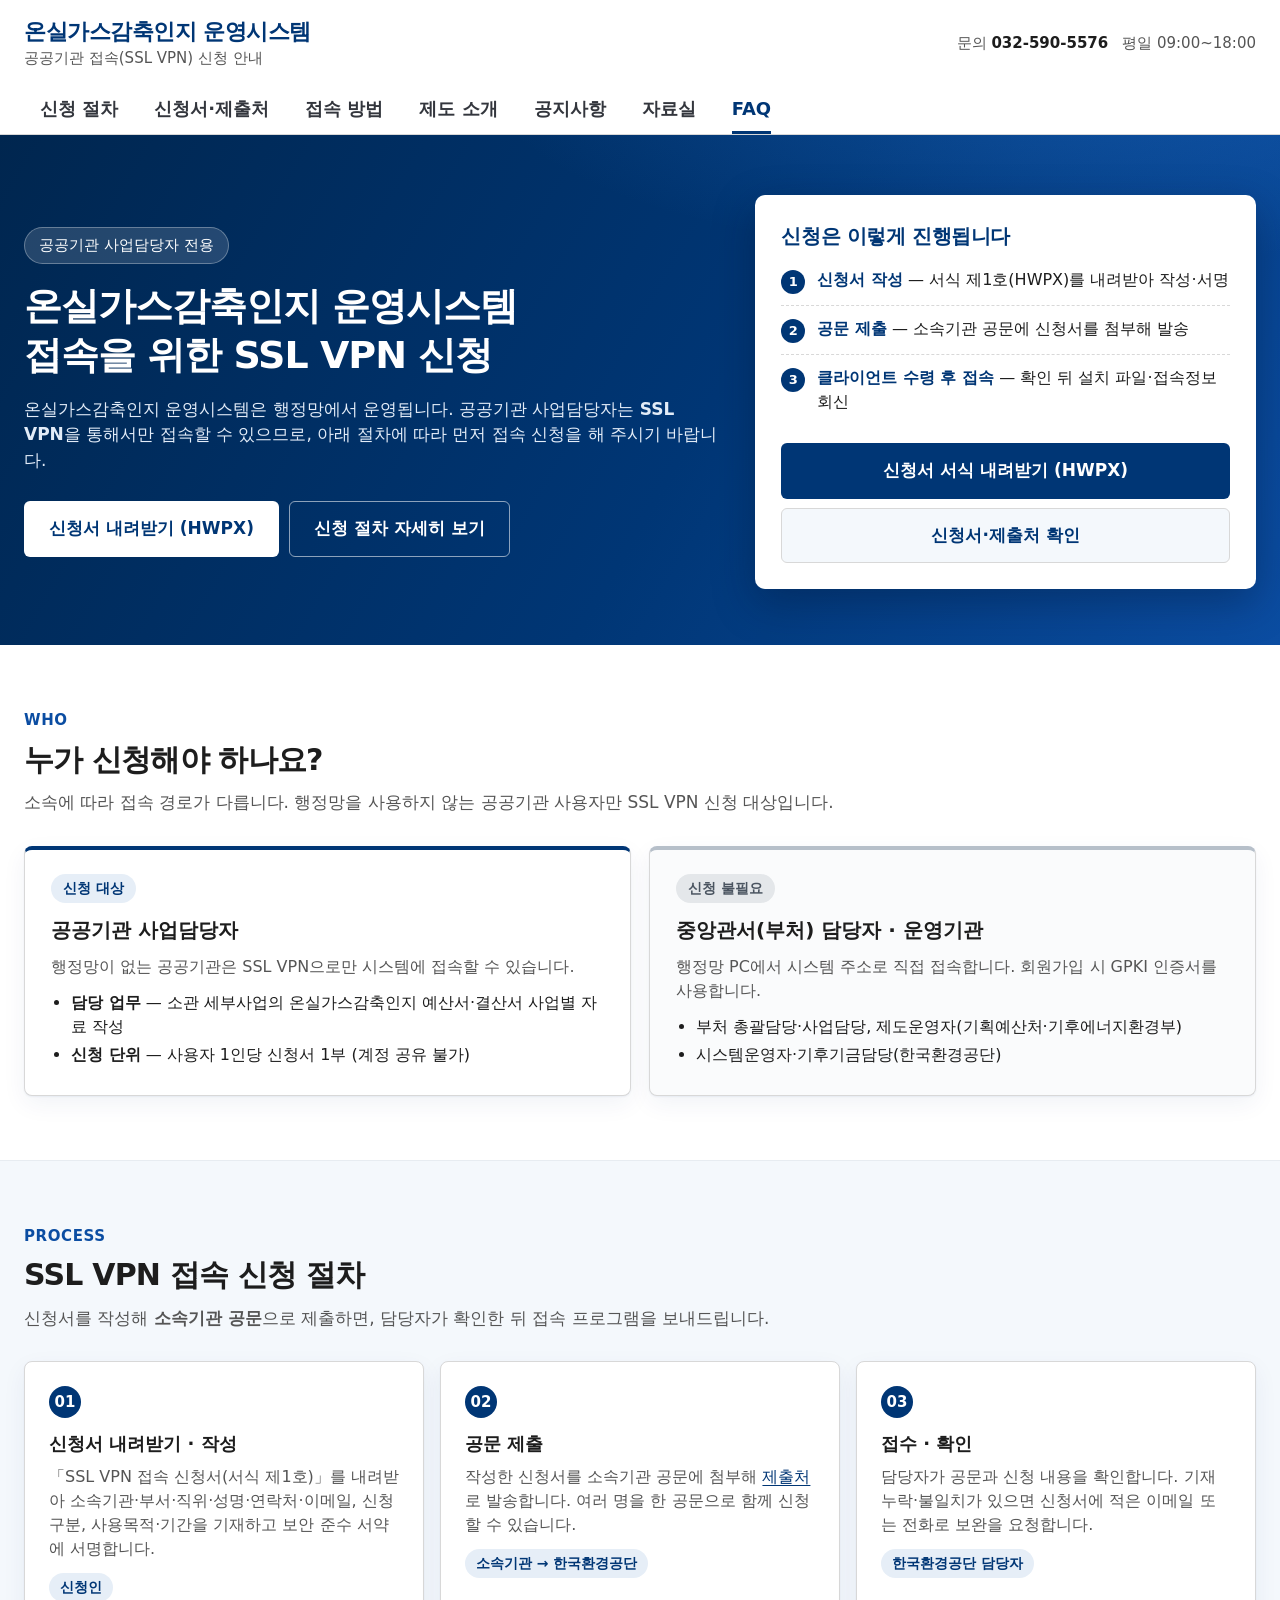
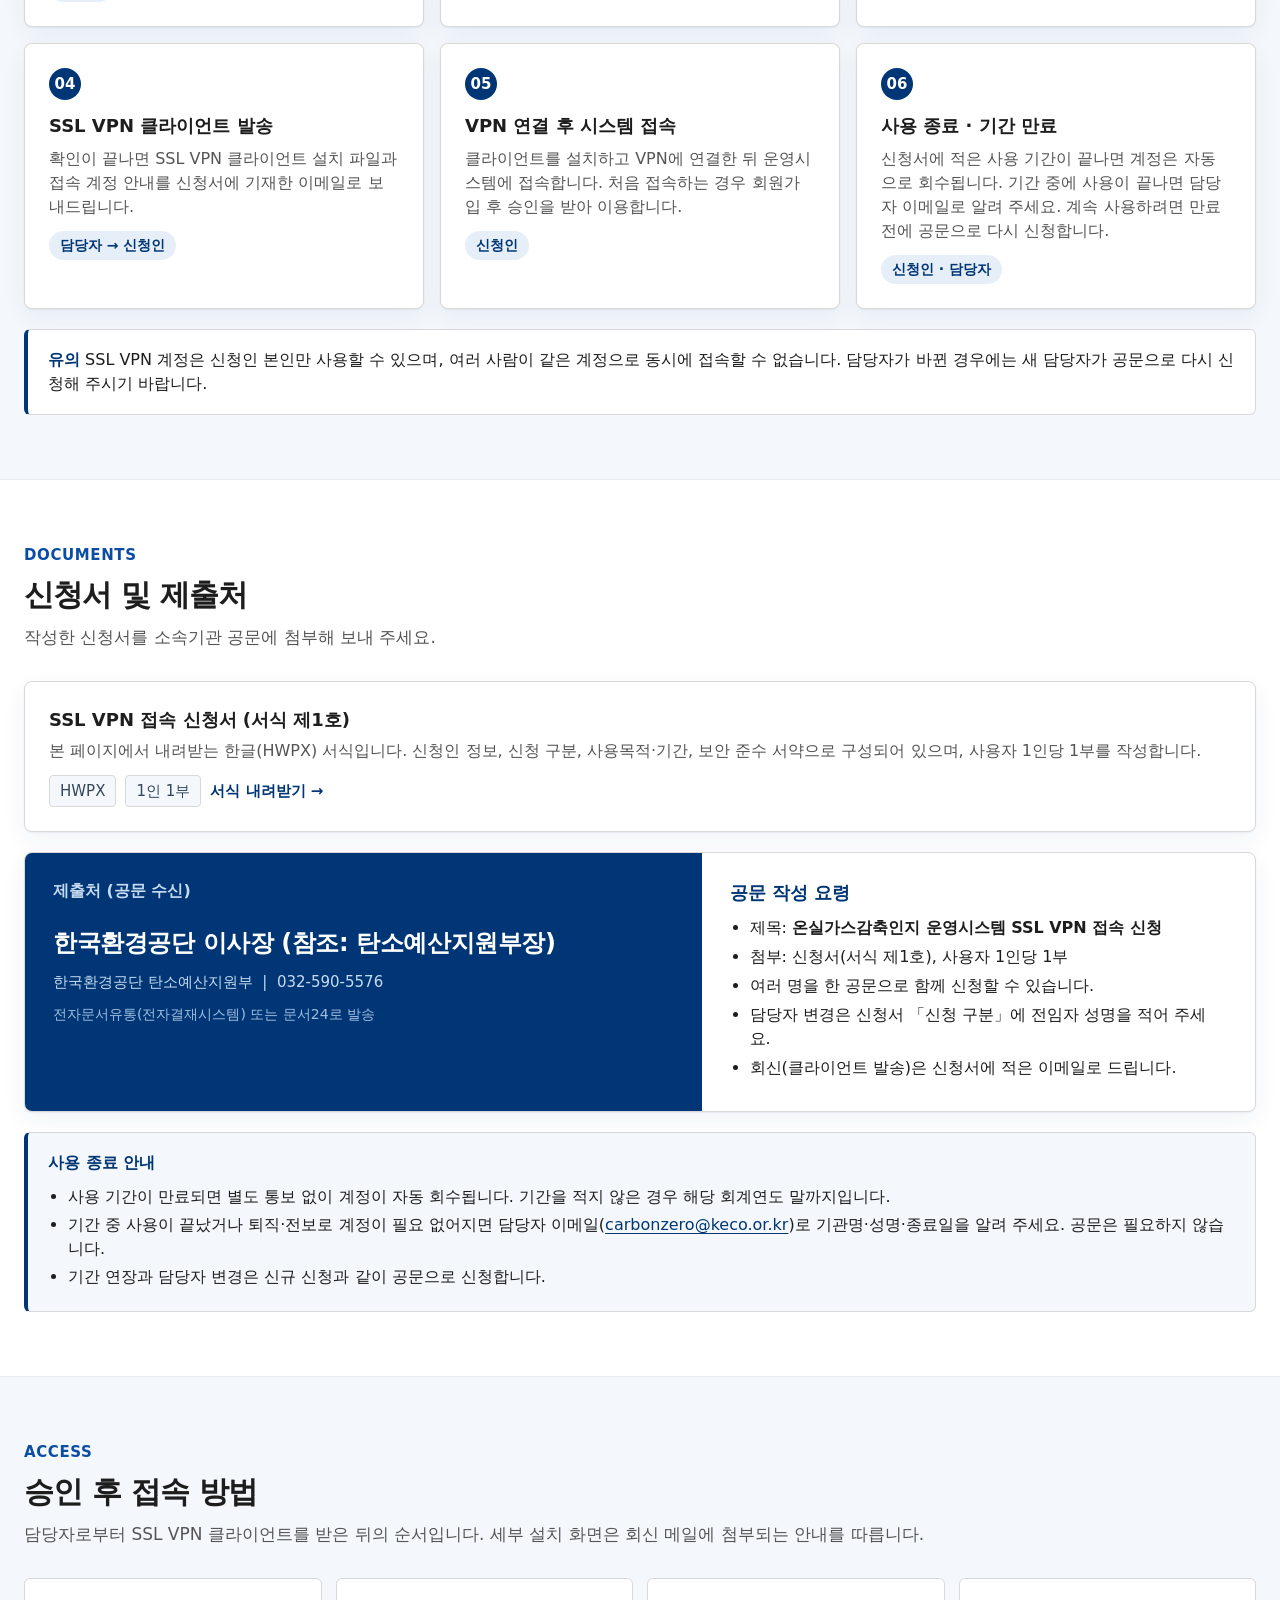
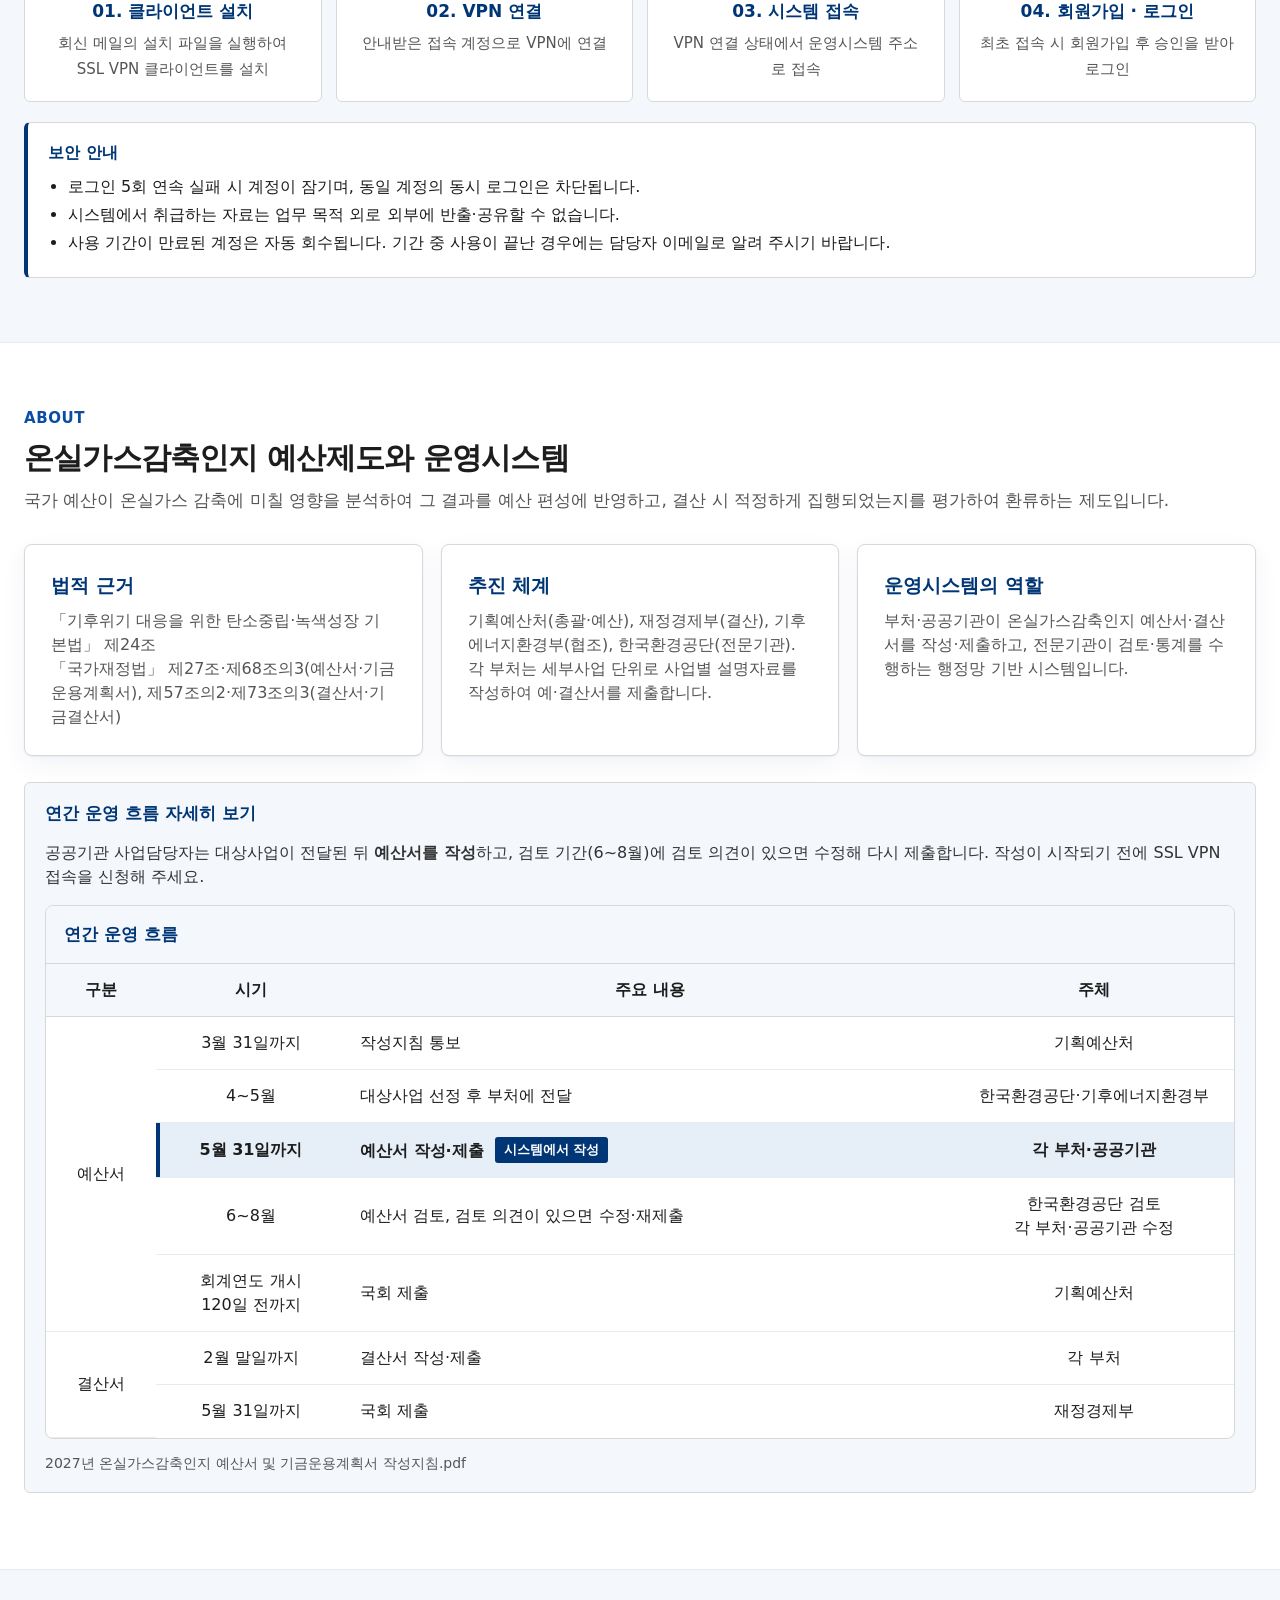
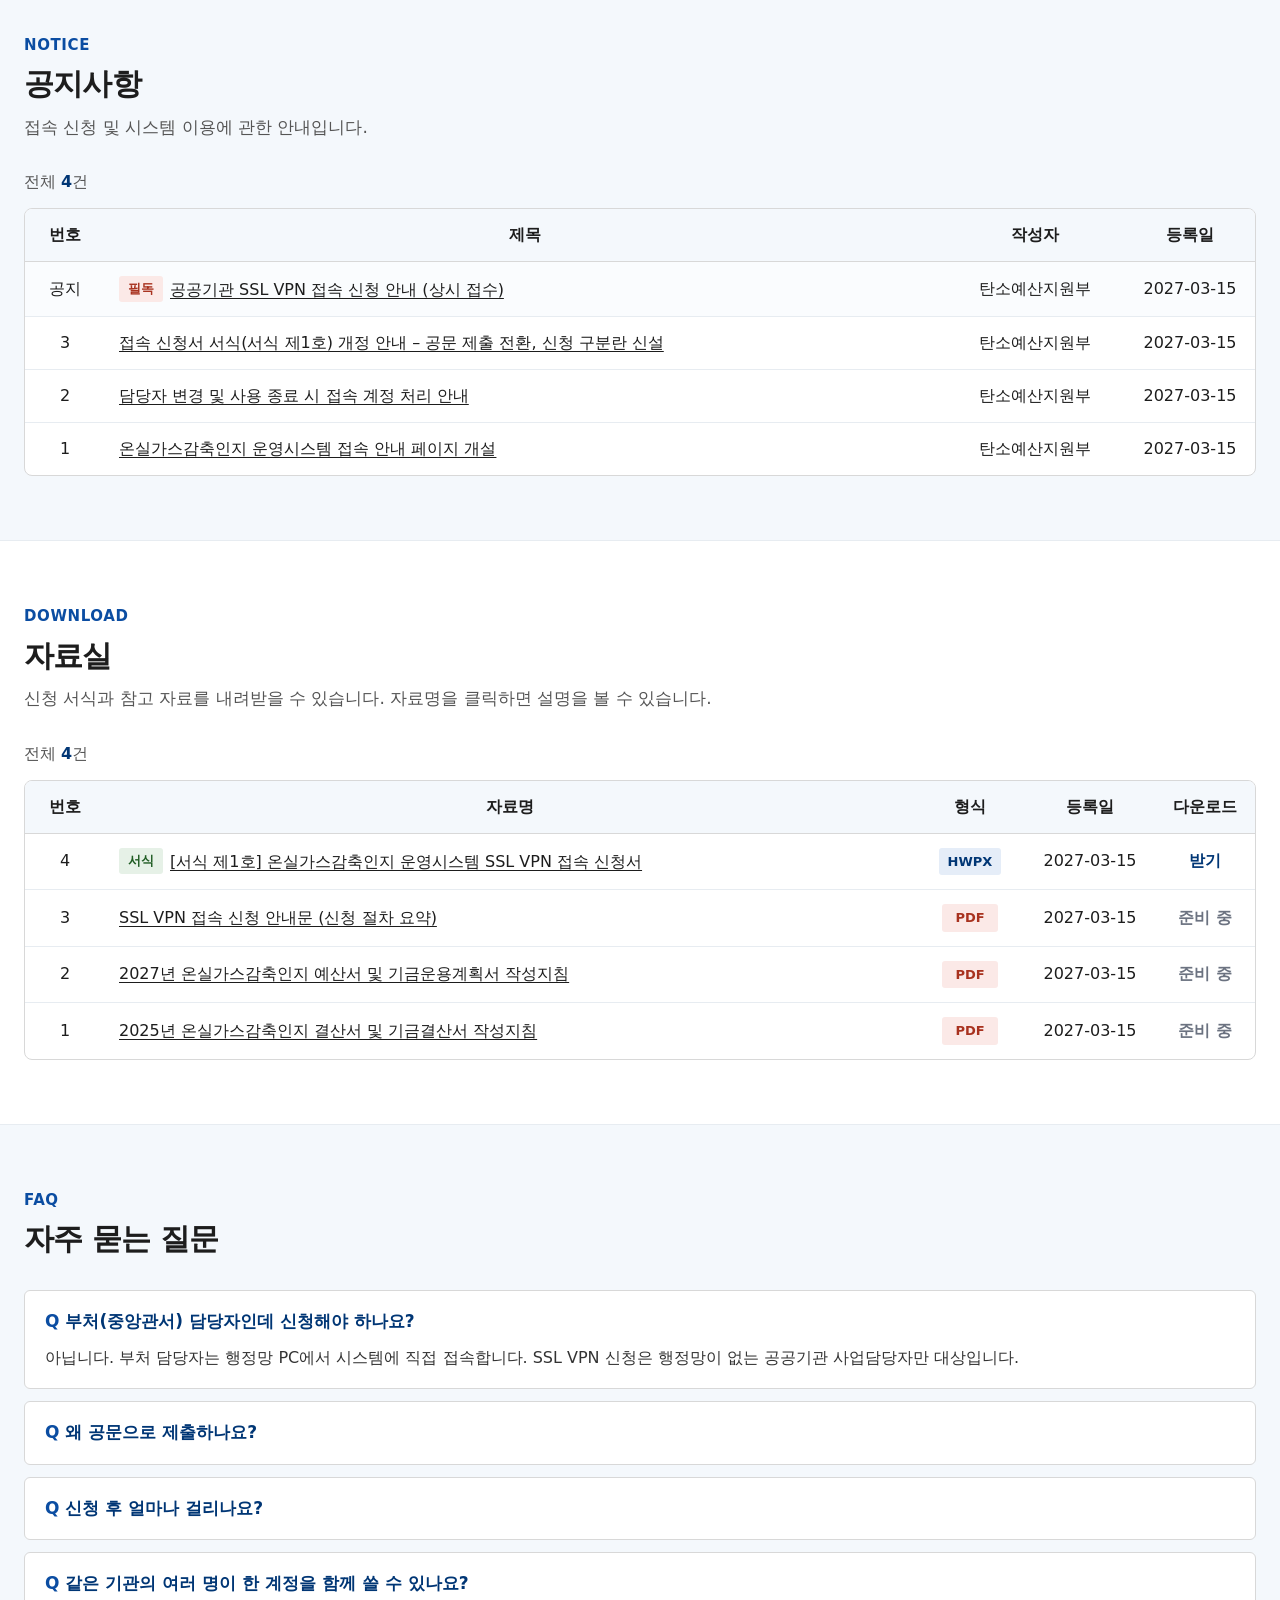
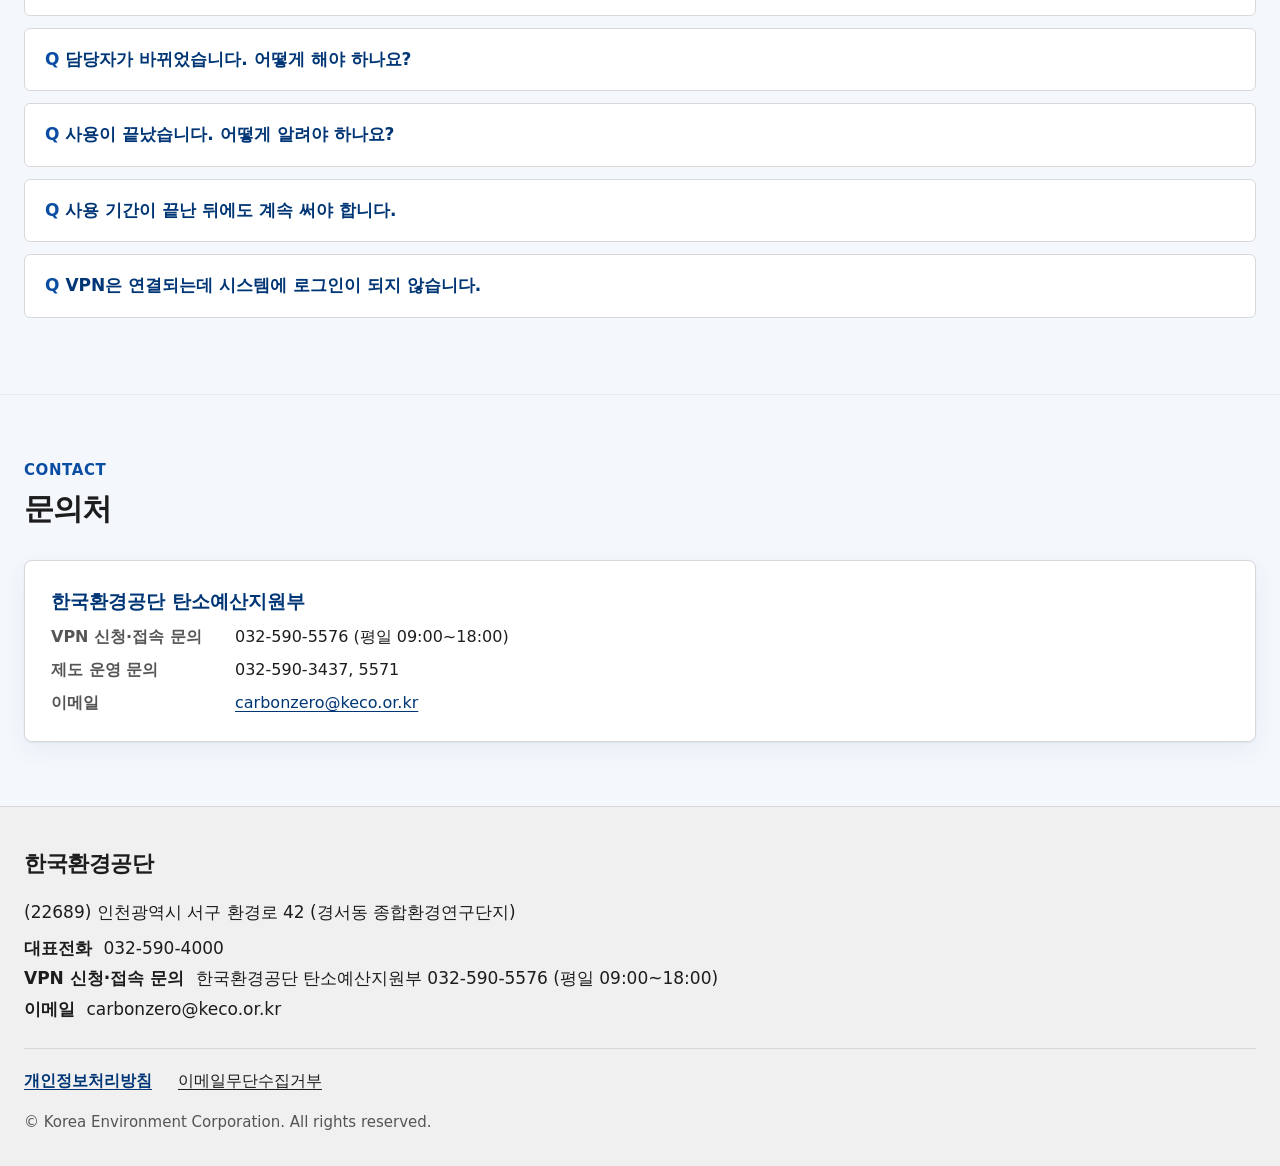
==== commit 9ff73dea: "연간 운영 흐름: 검토 기간 문구를 "검토 의견이 있으면 수정·재제출"로 완화 Co-Authored-By: Claude Fable 5.2 <noreply@anthropic.com>" ====
--- a/index.html
+++ b/index.html
@@ -253,7 +253,7 @@
 
     <details class="more" open>
       <summary>연간 운영 흐름 자세히 보기</summary>
-      <p class="flow-lead">공공기관 사업담당자는 대상사업이 전달된 뒤 <b>예산서를 작성</b>하고, 검토 기간(6~8월)에는 검토 의견에 따라 다시 작성합니다. 작성이 시작되기 전에 SSL VPN 접속을 신청해 주세요.</p>
+      <p class="flow-lead">공공기관 사업담당자는 대상사업이 전달된 뒤 <b>예산서를 작성</b>하고, 검토 기간(6~8월)에 검토 의견이 있으면 수정해 다시 제출합니다. 작성이 시작되기 전에 SSL VPN 접속을 신청해 주세요.</p>
       <div class="tbl-wrap">
         <table>
           <caption>연간 운영 흐름</caption>
@@ -264,7 +264,7 @@
             <tr><td rowspan="5">예산서</td><td>3월 31일까지</td><td class="subj">작성지침 통보</td><td>기획예산처</td></tr>
             <tr><td>4~5월</td><td class="subj">대상사업 선정 후 부처에 전달</td><td>한국환경공단·기후에너지환경부</td></tr>
             <tr class="mine"><td><b>5월 31일까지</b></td><td class="subj"><b>예산서 작성·제출</b> <span class="badge badge-mine">시스템에서 작성</span></td><td><b>각 부처·공공기관</b></td></tr>
-            <tr><td>6~8월</td><td class="subj">예산서 검토, 검토 의견에 따라 재작성</td><td>한국환경공단 검토<br>각 부처·공공기관 재작성</td></tr>
+            <tr><td>6~8월</td><td class="subj">예산서 검토, 검토 의견이 있으면 수정·재제출</td><td>한국환경공단 검토<br>각 부처·공공기관 수정</td></tr>
             <tr><td>회계연도 개시<br>120일 전까지</td><td class="subj">국회 제출</td><td>기획예산처</td></tr>
             <tr><td rowspan="2">결산서</td><td>2월 말일까지</td><td class="subj">결산서 작성·제출</td><td>각 부처</td></tr>
             <tr><td>5월 31일까지</td><td class="subj">국회 제출</td><td>재정경제부</td></tr>
